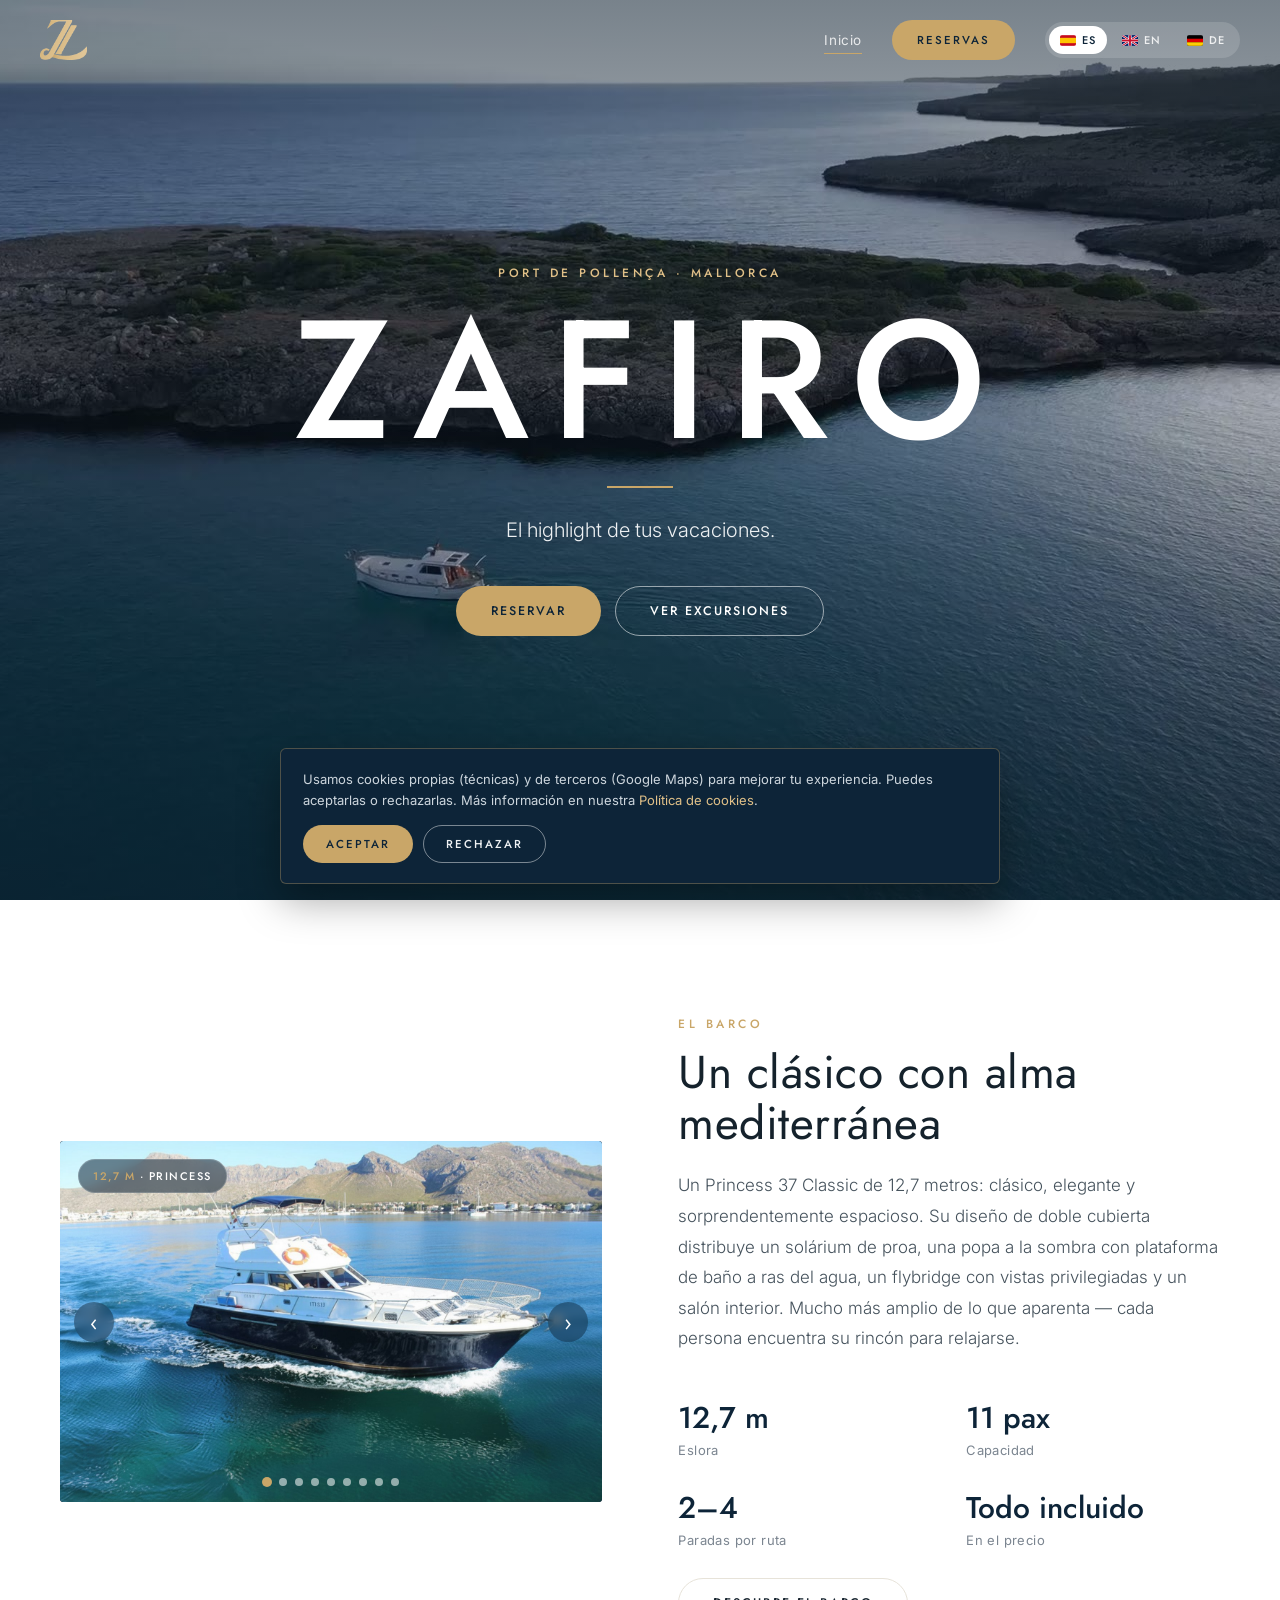
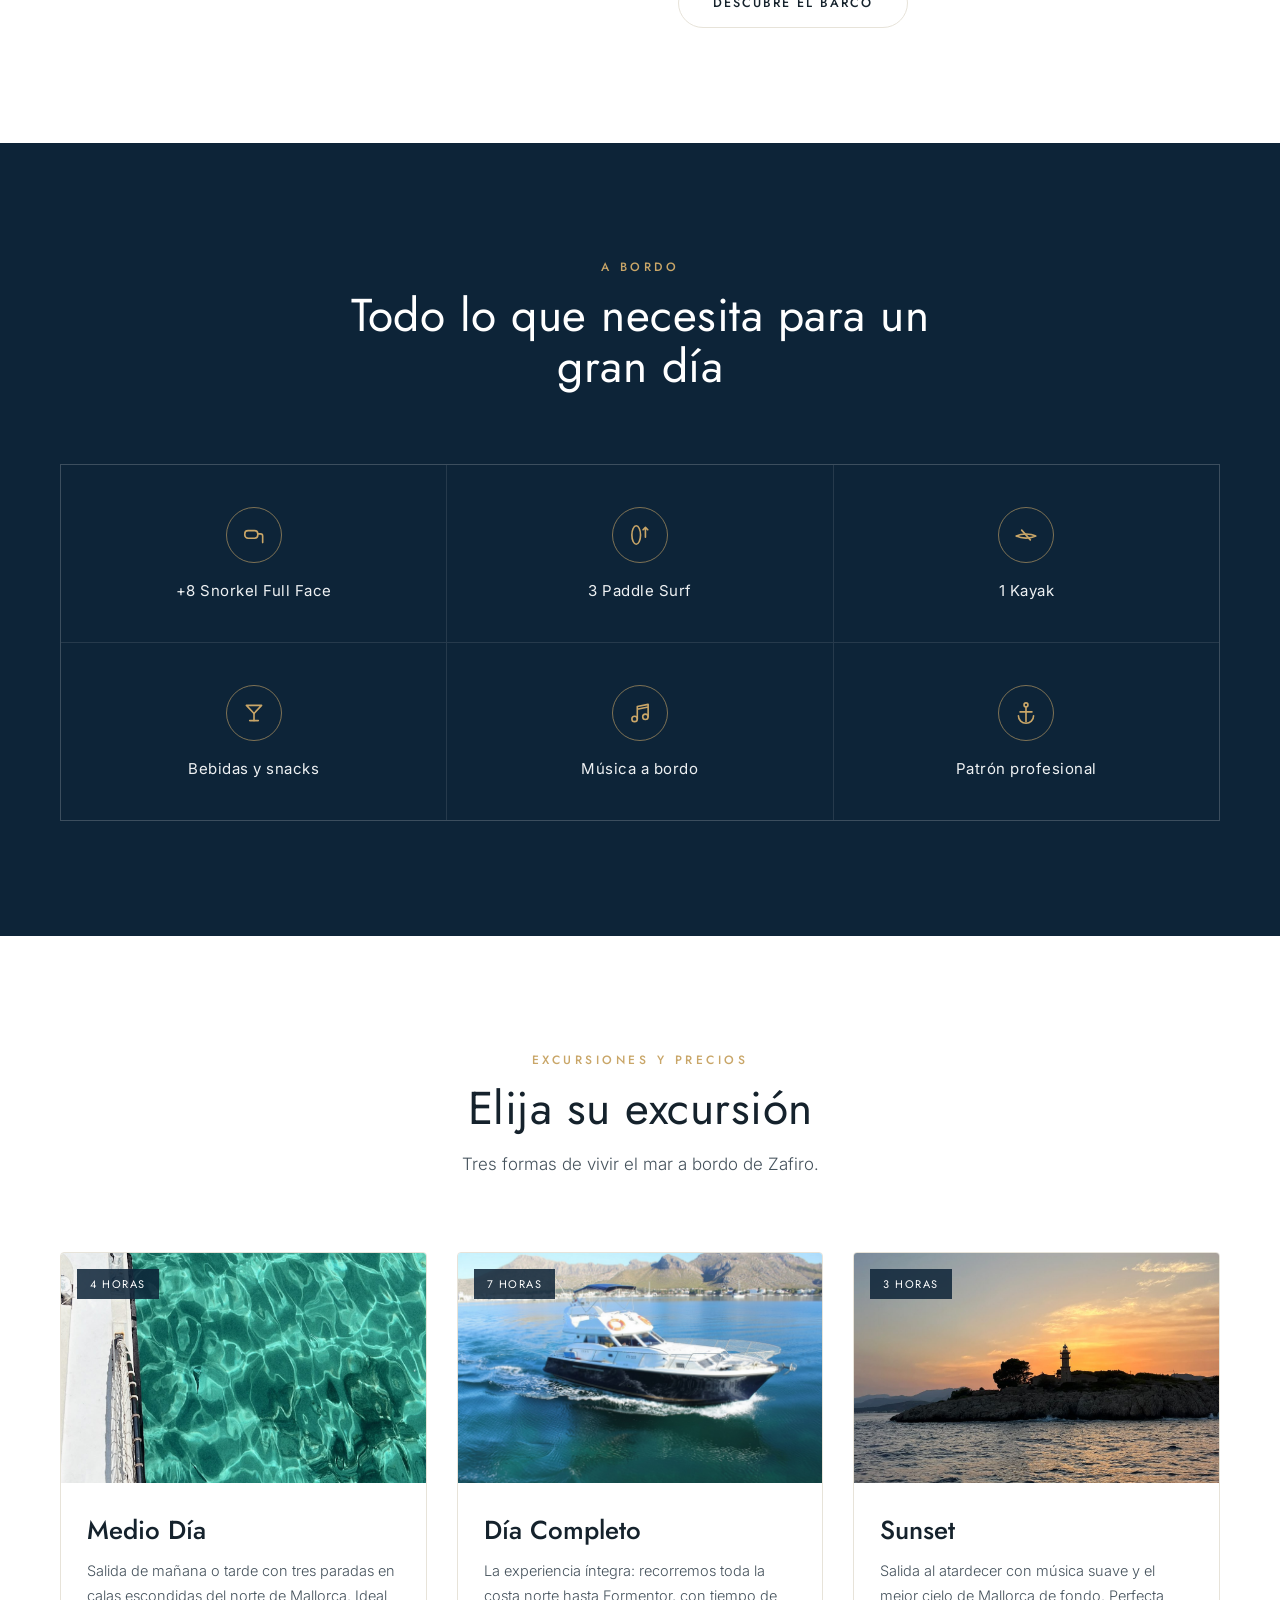
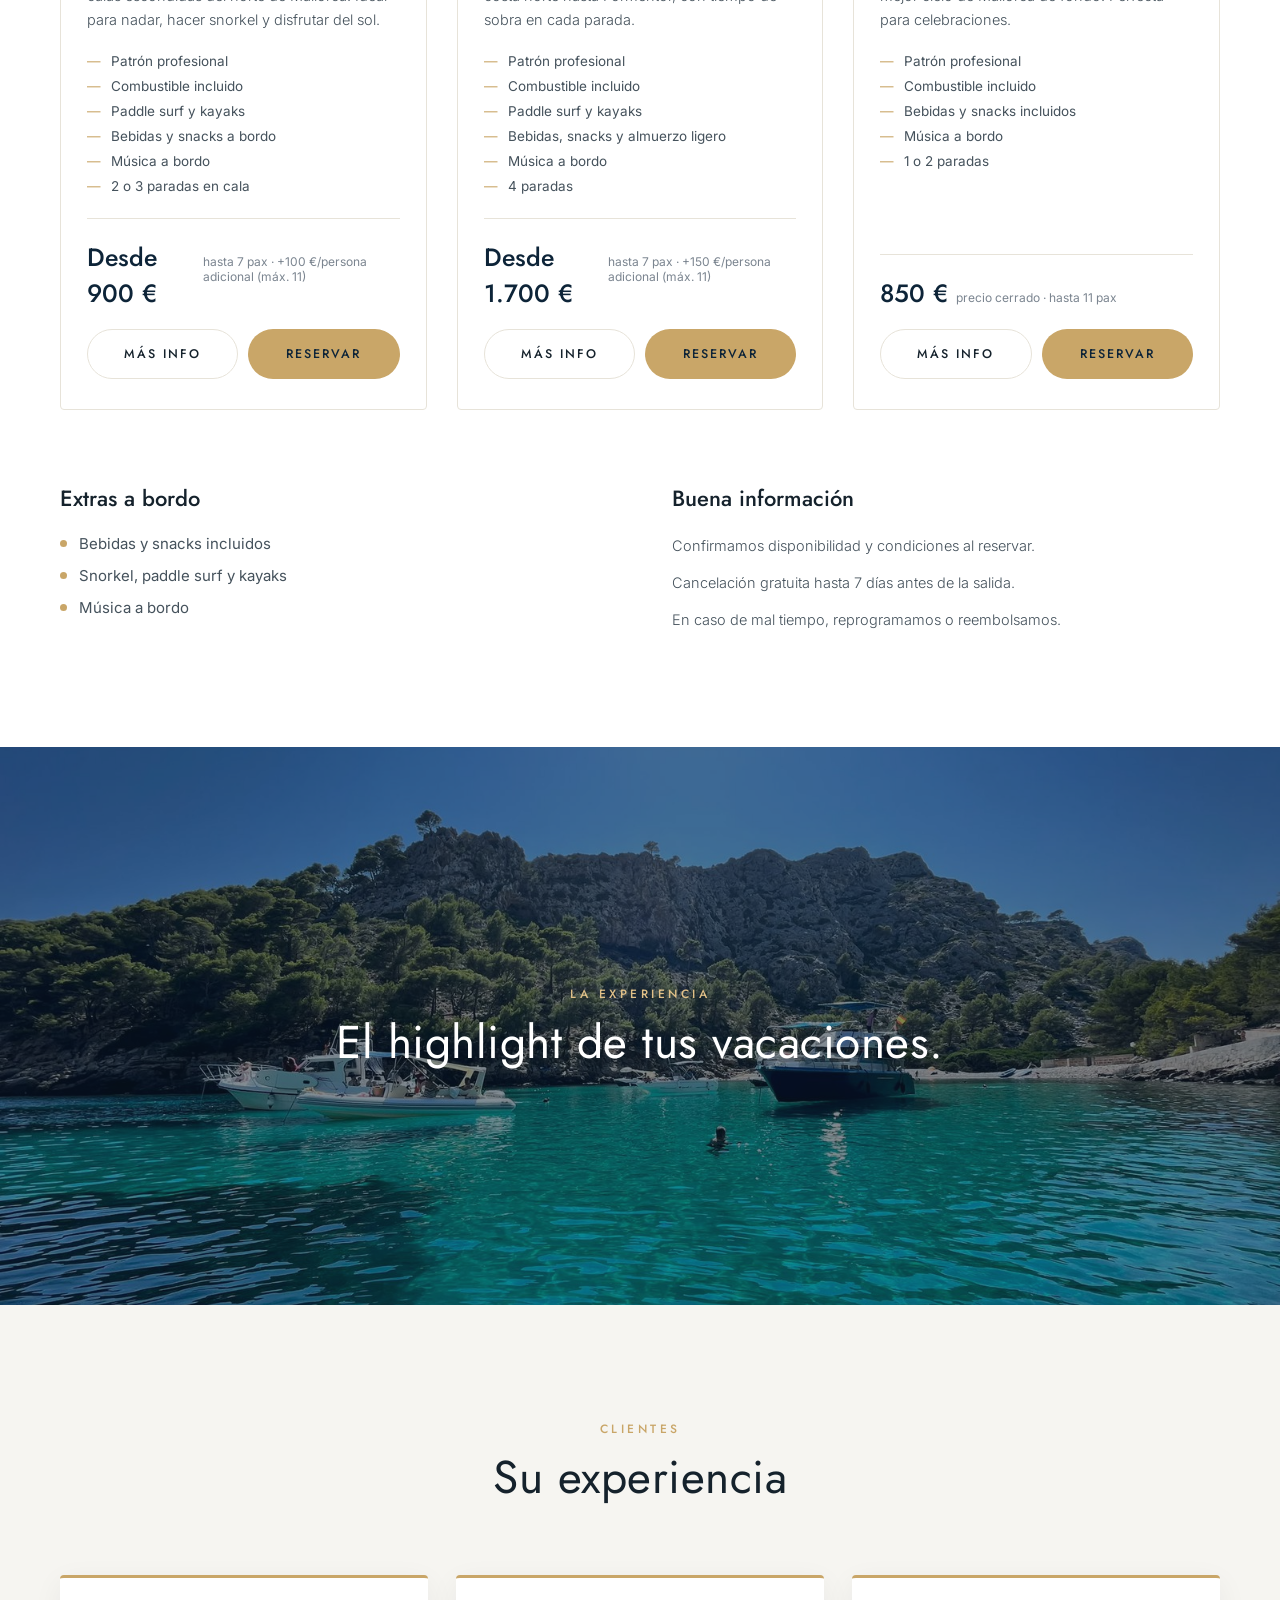
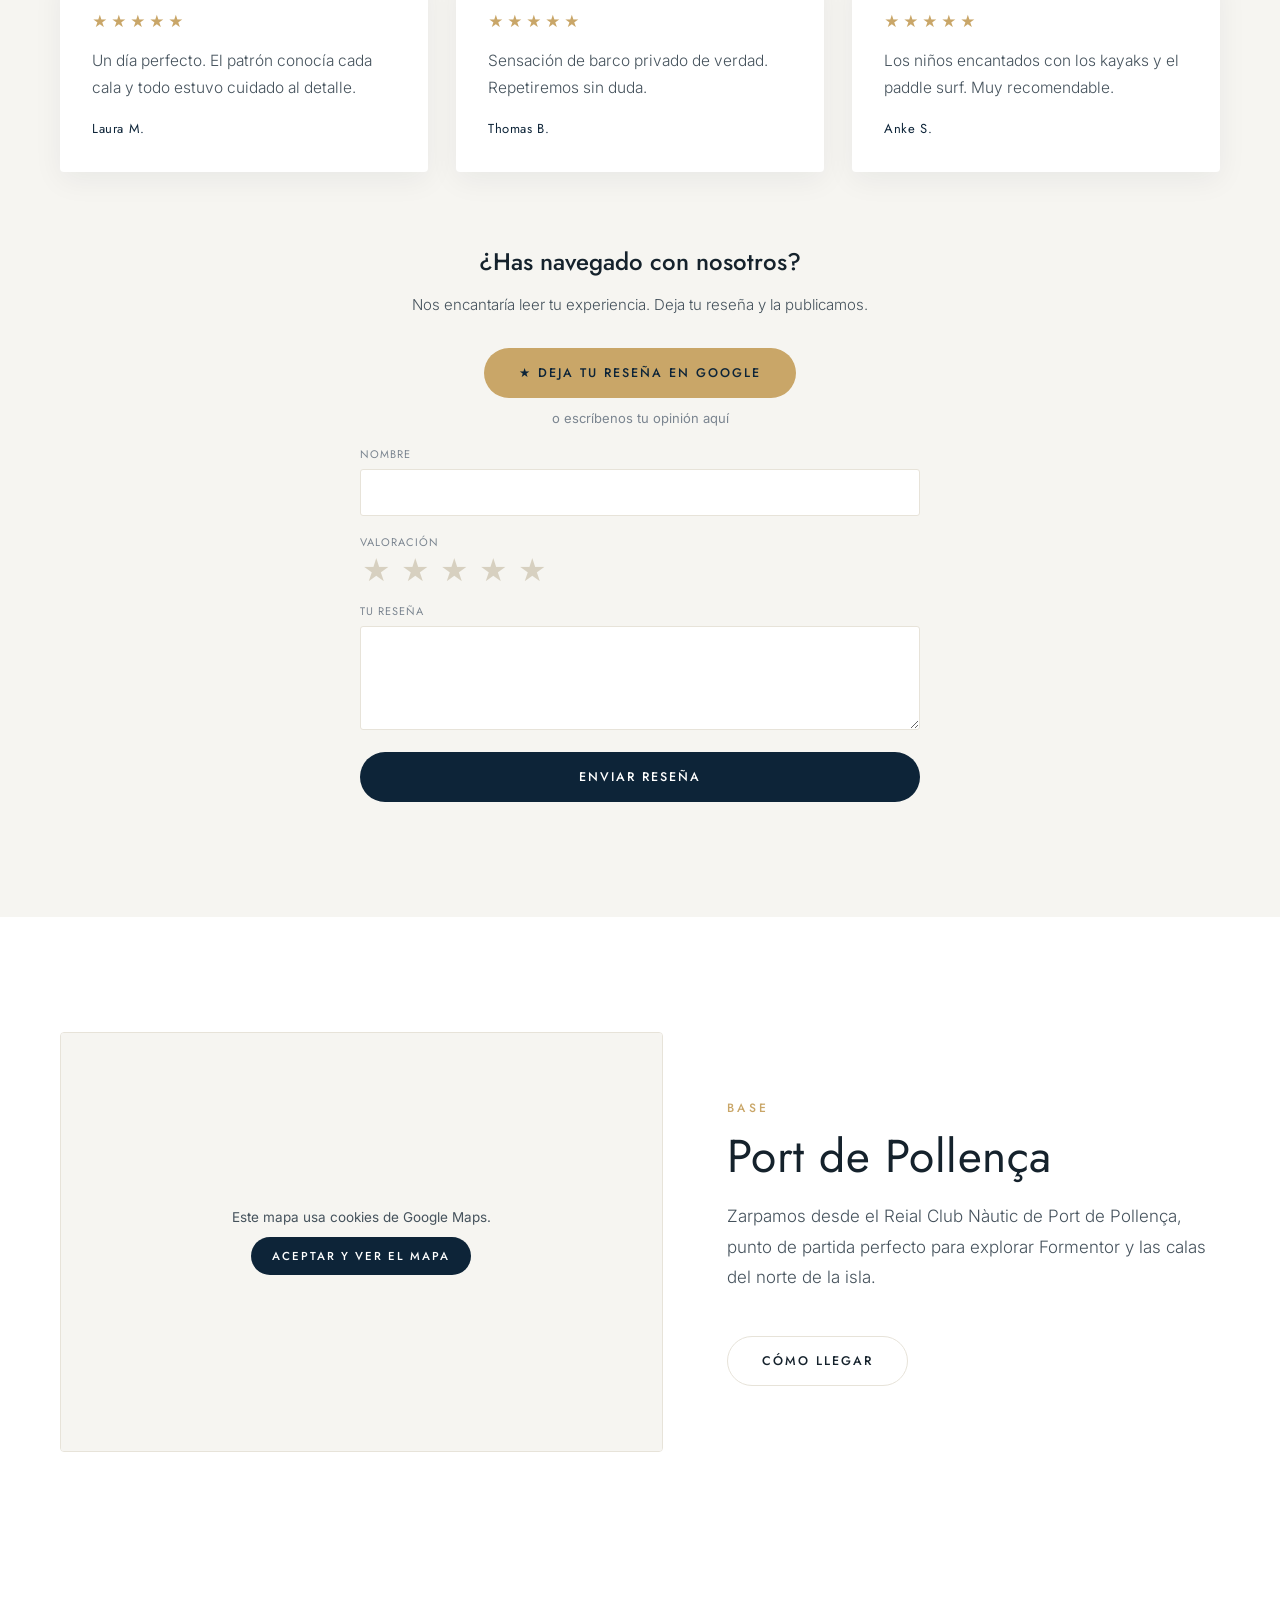
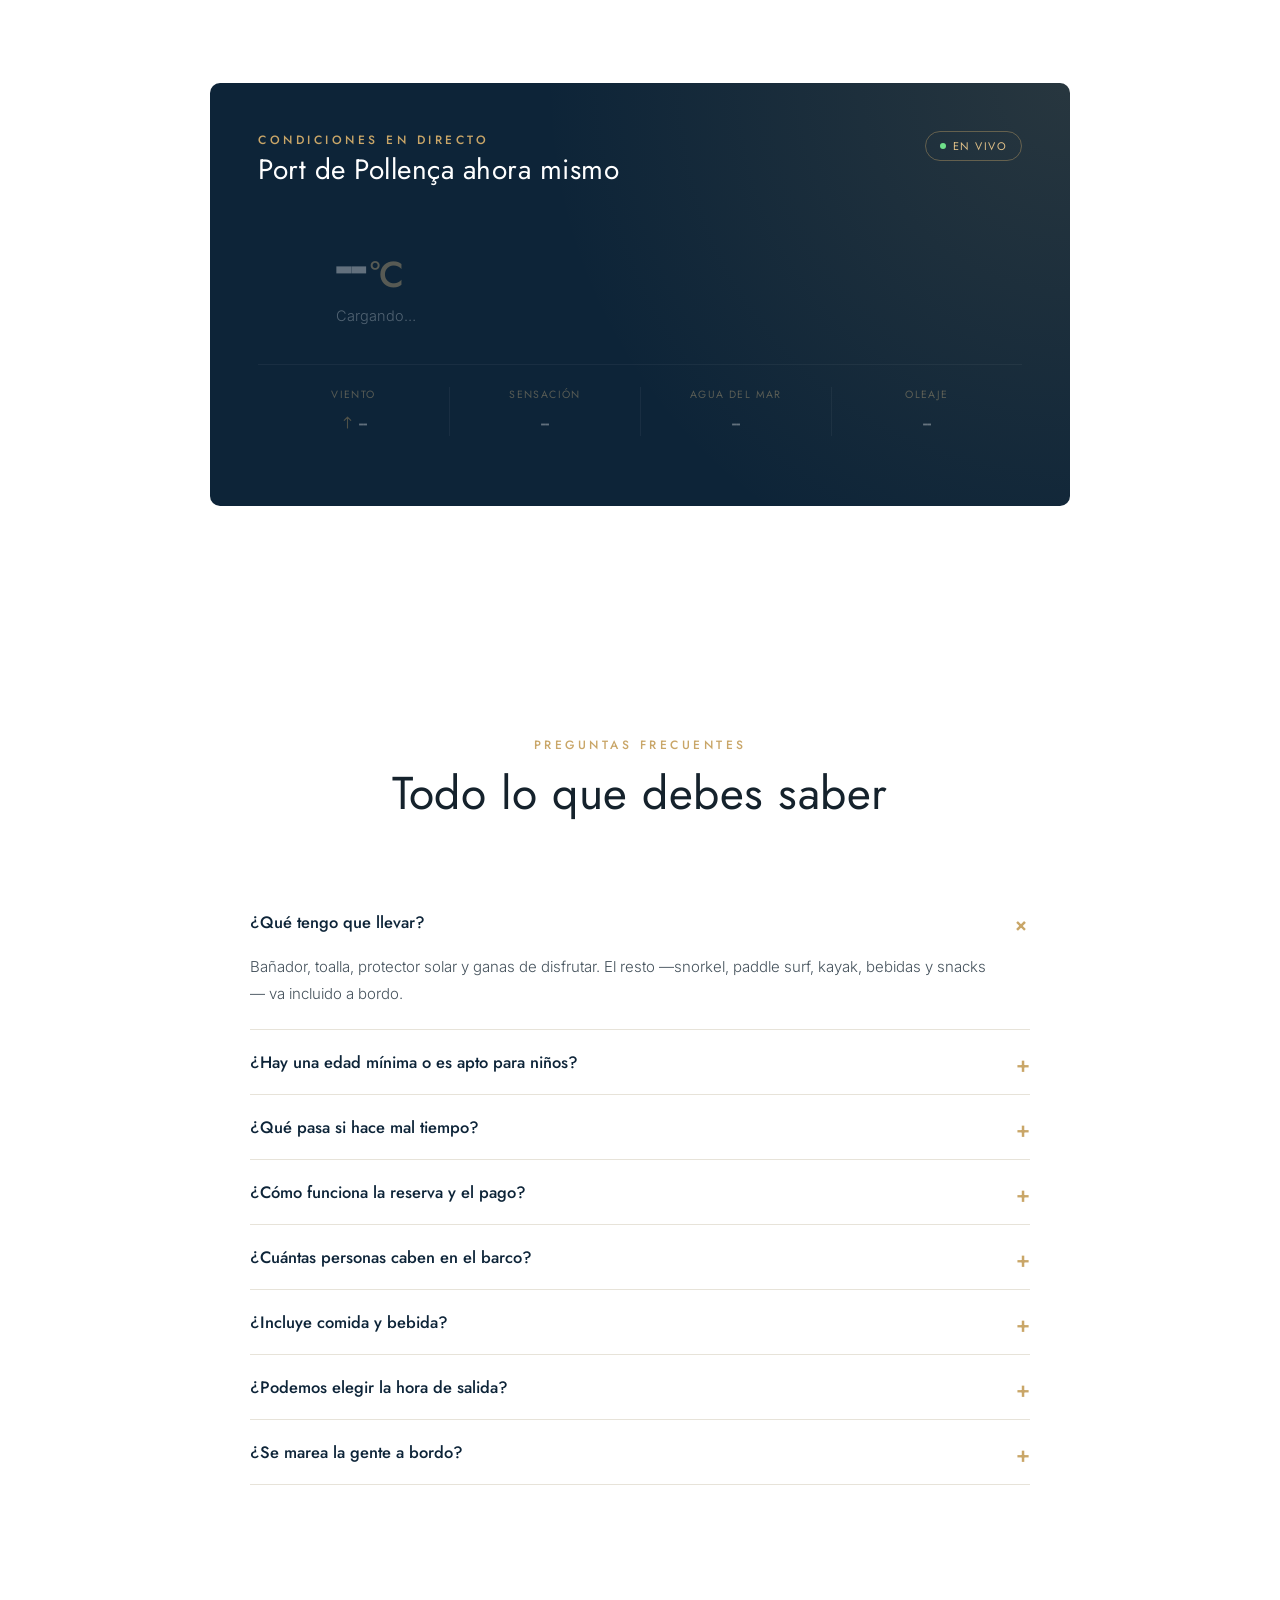
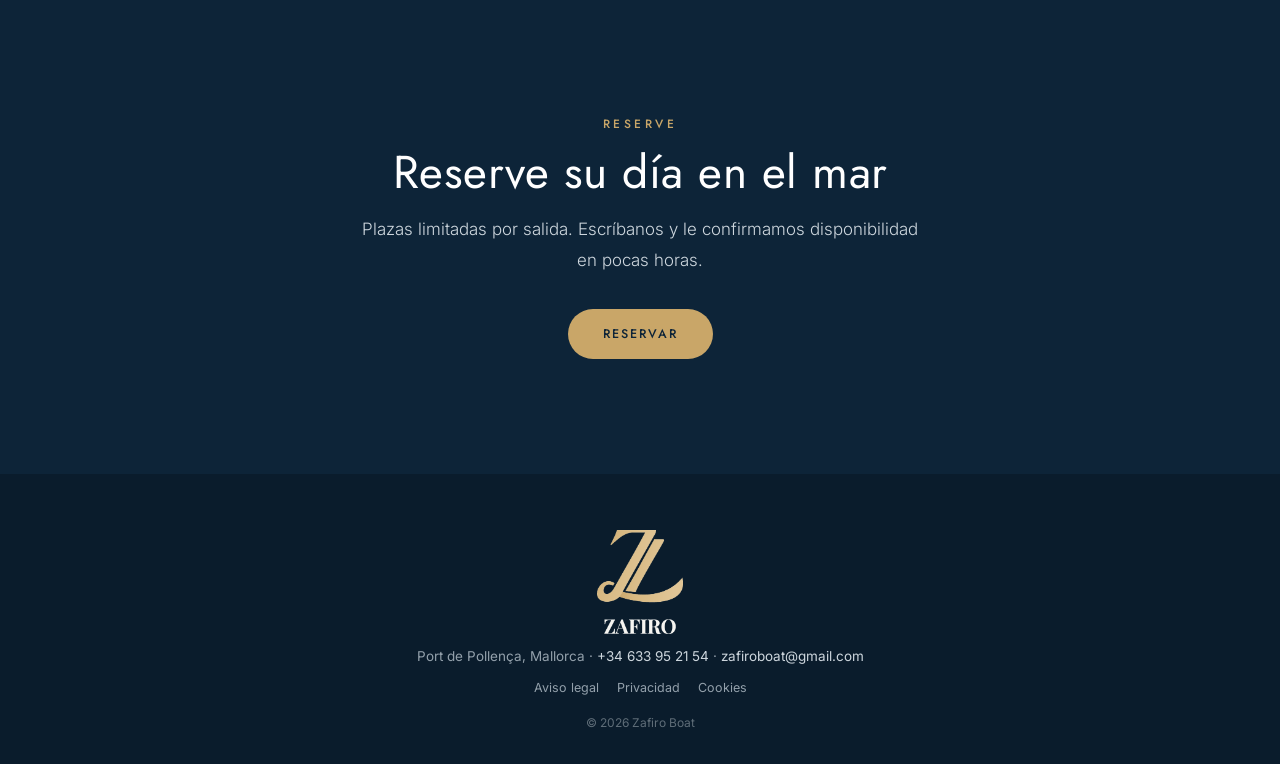
==== index.html @ 83604532 "Remove food photo from El Barco gallery; update excursion includes - Drop bg4.jpg (food/aperitivo sh" ====
<!DOCTYPE html>
<html lang="es">
<head>
<meta charset="utf-8">
<meta name="viewport" content="width=device-width, initial-scale=1">
<title>Zafiro Boat — Excursiones privadas en barco · Port de Pollença, Mallorca</title>
<meta name="description" content="Excursiones privadas en barco por la costa norte de Mallorca. Medio día, día completo y sunset desde el Puerto de Pollença. Todo incluido: paddle surf, kayaks y patrón profesional.">
<link rel="icon" type="image/png" href="assets/favicon.png">
<link rel="icon" type="image/png" sizes="48x48" href="assets/favicon-48.png">
<link rel="apple-touch-icon" href="assets/apple-touch-icon.png">
<link rel="preconnect" href="https://fonts.googleapis.com">
<link rel="preconnect" href="https://fonts.gstatic.com" crossorigin>
<link href="https://fonts.googleapis.com/css2?family=Jost:wght@300;400;500;600&family=Inter:wght@300;400;500;600&display=swap" rel="stylesheet">
<link rel="stylesheet" href="styles.css">
<script type="application/ld+json">
{
  "@context": "https://schema.org",
  "@type": "LocalBusiness",
  "@id": "https://zafiroboat.com/#business",
  "name": "Zafiro Boat",
  "description": "Excursiones privadas en barco por la costa norte de Mallorca desde el Port de Pollença. Medio día, día completo y sunset, todo incluido con patrón profesional.",
  "url": "https://zafiroboat.com",
  "telephone": "+34633952154",
  "email": "zafiroboat@gmail.com",
  "image": ["https://zafiroboat.com/assets/img/barco.jpg", "https://zafiroboat.com/assets/logo-z.png"],
  "logo": "https://zafiroboat.com/assets/logo-z.png",
  "priceRange": "€€€",
  "address": {
    "@type": "PostalAddress",
    "streetAddress": "Reial Club Nàutic Port de Pollença",
    "addressLocality": "Port de Pollença",
    "postalCode": "07470",
    "addressRegion": "Illes Balears",
    "addressCountry": "ES"
  },
  "geo": { "@type": "GeoCoordinates", "latitude": 39.9035105, "longitude": 3.0870709 },
  "areaServed": { "@type": "Place", "name": "Mallorca" },
  "sameAs": ["https://maps.app.goo.gl/H6rxLyvrcCLXucEi8"],
  "hasOfferCatalog": {
    "@type": "OfferCatalog",
    "name": "Excursiones",
    "itemListElement": [
      { "@type": "Offer", "name": "Medio Día (4 h)", "price": "900", "priceCurrency": "EUR" },
      { "@type": "Offer", "name": "Día Completo (7 h)", "price": "1700", "priceCurrency": "EUR" },
      { "@type": "Offer", "name": "Sunset (3 h)", "price": "850", "priceCurrency": "EUR" }
    ]
  }
}
</script>
<script type="application/ld+json">
{
  "@context": "https://schema.org",
  "@type": "FAQPage",
  "mainEntity": [
    { "@type": "Question", "name": "¿Qué tengo que llevar?", "acceptedAnswer": { "@type": "Answer", "text": "Bañador, toalla, protector solar y ganas de disfrutar. El resto —snorkel, paddle surf, kayak, bebidas y snacks— va incluido a bordo." } },
    { "@type": "Question", "name": "¿Hay una edad mínima o es apto para niños?", "acceptedAnswer": { "@type": "Answer", "text": "Sí, es una excursión perfecta para familias. Disponemos de chalecos salvavidas homologados para adultos y niños de todas las edades." } },
    { "@type": "Question", "name": "¿Qué pasa si hace mal tiempo?", "acceptedAnswer": { "@type": "Answer", "text": "La seguridad es lo primero: si las condiciones del mar no son adecuadas, reprogramamos la salida sin coste o le reembolsamos el depósito." } },
    { "@type": "Question", "name": "¿Cómo funciona la reserva y el pago?", "acceptedAnswer": { "@type": "Answer", "text": "Escríbanos con la excursión, fecha y número de personas. Le confirmamos disponibilidad en pocas horas y bloqueamos la plaza con un depósito; el resto se abona a bordo." } },
    { "@type": "Question", "name": "¿Cuántas personas caben en el barco?", "acceptedAnswer": { "@type": "Answer", "text": "El Zafiro admite hasta 11 personas, con precio base hasta 7 pax y un suplemento por persona adicional." } },
    { "@type": "Question", "name": "¿Incluye comida y bebida?", "acceptedAnswer": { "@type": "Answer", "text": "Sí. Todas las excursiones incluyen bebidas y snacks a bordo; el Medio Día y el Día Completo incluyen además comida." } },
    { "@type": "Question", "name": "¿Podemos elegir la hora de salida?", "acceptedAnswer": { "@type": "Answer", "text": "Adaptamos los horarios siempre que la disponibilidad y las condiciones del mar lo permitan. Coméntenoslo al reservar." } },
    { "@type": "Question", "name": "¿Se marea la gente a bordo?", "acceptedAnswer": { "@type": "Answer", "text": "Navegamos cerca de la costa y a un ritmo tranquilo, lo que reduce mucho el riesgo de mareo. Aun así, si eres propenso, te recomendamos tomar tu medicación habitual antes de zarpar." } }
  ]
}
</script>
</head>
<body>

<!-- ================= NAV ================= -->
<div class="nav" id="nav">
  <div class="brand" onclick="goSection('top')"><img src="assets/logo-z.png" alt="Zafiro"></div>
  <div class="nav-right">
    <button class="nav-link" data-sec="top" data-t="nav.inicio" onclick="goSection('top')"></button>
    <button class="btn btn-gold nav-reservas" data-view="contacto" data-t="nav.reservas" onclick="go('contacto')"></button>
    <div class="lang" role="group" aria-label="Idioma / Language">
      <button class="lang-btn active" data-lang="es" onclick="setLang('es')"><svg width="16" height="11" viewBox="0 0 18 12" aria-hidden="true"><rect width="18" height="12" fill="#c60b1e"/><rect y="3" width="18" height="6" fill="#ffc400"/></svg>ES</button>
      <button class="lang-btn" data-lang="en" onclick="setLang('en')"><svg width="16" height="11" viewBox="0 0 60 40" aria-hidden="true"><rect width="60" height="40" fill="#012169"/><path d="M0 0l60 40M60 0L0 40" stroke="#fff" stroke-width="8"/><path d="M0 0l60 40M60 0L0 40" stroke="#c8102e" stroke-width="4"/><path d="M30 0v40M0 20h60" stroke="#fff" stroke-width="12"/><path d="M30 0v40M0 20h60" stroke="#c8102e" stroke-width="7"/></svg>EN</button>
      <button class="lang-btn" data-lang="de" onclick="setLang('de')"><svg width="16" height="11" viewBox="0 0 18 12" aria-hidden="true"><rect width="18" height="12" fill="#000"/><rect y="4" width="18" height="4" fill="#dd0000"/><rect y="8" width="18" height="4" fill="#ffce00"/></svg>DE</button>
    </div>
  </div>
</div>

<!-- ================= HOME ================= -->
<main id="view-home">

  <!-- HERO -->
  <section class="hero" id="sec-top">
    <video id="heroVideo" autoplay muted loop playsinline webkit-playsinline preload="auto" disablepictureinpicture x5-playsinline poster="assets/hero-poster.jpg">
      <source src="assets/hero.mp4" type="video/mp4">
    </video>
    <div class="hero-overlay"></div>
    <div class="hero-inner">
      <div class="eyebrow" data-t="home.heroTag"></div>
      <h1 class="hero-title">ZAFIRO</h1>
      <div class="hero-rule"></div>
      <p class="hero-sub" data-t="home.heroSubtitle"></p>
      <div class="hero-ctas">
        <button class="btn btn-gold" data-t="home.heroCta1" onclick="go('contacto')"></button>
        <button class="btn btn-outline" data-t="home.heroCta2" onclick="goSection('excursiones')"></button>
      </div>
    </div>
    <div class="scroll-hint"><span data-t="home.scroll"></span><span class="line"></span></div>
  </section>

  <!-- EL BARCO -->
  <section class="section" id="sec-barco">
    <div class="wrap split">
      <div class="split-media">
        <div class="gallery" data-items='[{"t":"img","src":"assets/img/navegacion.jpg"},{"t":"img","src":"assets/img/bg1.jpg"},{"t":"img","src":"assets/img/bg2.jpg"},{"t":"img","src":"assets/img/bg3.jpg"},{"t":"img","src":"assets/img/bg5.jpg"},{"t":"img","src":"assets/img/bg6.jpg"},{"t":"img","src":"assets/img/bg7.jpg"},{"t":"img","src":"assets/img/bg8.jpg"},{"t":"img","src":"assets/img/bg9.jpg","mirror":true}]'>
          <button class="gal-btn gal-prev" type="button" aria-label="Anterior">&#8249;</button>
          <button class="gal-btn gal-next" type="button" aria-label="Siguiente">&#8250;</button>
          <div class="gal-dots"></div>
        </div>
        <div class="badge" data-t="home.boatBadge"></div>
      </div>
      <div>
        <div class="eyebrow" data-t="home.aboutTag"></div>
        <h2 class="h-sec" data-t="home.aboutTitle"></h2>
        <p class="lead" data-t="home.aboutBody" style="margin-top:22px"></p>
        <div class="stats" id="home-stats"></div>
        <a class="btn btn-ghost" href="el-barco.html" style="margin-top:30px" data-t="home.boatBtn"></a>
      </div>
    </div>
  </section>

  <!-- A BORDO -->
  <section class="section onboard">
    <div class="wrap">
      <div class="center-head center">
        <div class="eyebrow" data-t="home.onboardTag"></div>
        <h2 class="h-sec" data-t="home.onboardTitle"></h2>
      </div>
      <div class="onboard-grid" id="home-onboard"></div>
    </div>
  </section>

  <!-- EXCURSIONES -->
  <section class="section" id="sec-excursiones">
    <div class="wrap">
      <div class="center-head center">
        <div class="eyebrow" data-t="exc.pageTag"></div>
        <h2 class="h-sec" data-t="exc.pageTitle"></h2>
        <p class="lead" data-t="exc.pageSubtitle" style="margin-top:16px"></p>
      </div>
      <div class="exc-grid" id="home-exc"></div>
      <div class="exc-extras">
        <div>
          <h3 data-t="exc.extrasTitle"></h3>
          <div class="extras-list" id="exc-extras"></div>
        </div>
        <div>
          <h3 data-t="exc.notesTitle"></h3>
          <div class="notes-list" id="exc-notes"></div>
        </div>
      </div>
    </div>
  </section>

  <!-- BAND -->
  <section class="band">
    <img src="assets/img/banner.jpg" alt="Cala de aguas turquesa en el norte de Mallorca" loading="lazy">
    <div class="overlay"></div>
    <div class="band-inner">
      <div class="eyebrow" style="color:var(--gold-light)" data-t="home.bandTag"></div>
      <h2 class="h-sec" data-t="home.bandTitle"></h2>
    </div>
  </section>

  <!-- OPINIONES -->
  <section class="section reviews" id="sec-opiniones">
    <div class="wrap">
      <div class="center-head center">
        <div class="eyebrow" data-t="home.reviewsTag"></div>
        <h2 class="h-sec" data-t="home.reviewsTitle"></h2>
      </div>
      <div class="reviews-grid" id="home-reviews"></div>
      <div class="review-cta">
        <div class="review-cta-title" data-t="home.reviewFormTitle"></div>
        <p class="lead" data-t="home.reviewFormSub"></p>
        <a class="btn btn-gold google-review" href="https://g.page/r/CaEXXiXV-jjfEBM/review" target="_blank" rel="noopener" data-t="home.reviewGoogle"></a>
        <div class="review-or" data-t="home.reviewOr"></div>
        <form id="review-form" class="review-form" novalidate>
          <input type="text" name="_honey" style="display:none" tabindex="-1" autocomplete="off">
          <div class="field"><label data-t="home.rfName"></label><input type="text" name="nombre"></div>
          <div class="field">
            <label data-t="home.rfRating"></label>
            <div class="stars-input" id="stars-input" role="radiogroup" aria-label="rating">
              <button type="button" data-v="1" aria-label="1">&#9733;</button>
              <button type="button" data-v="2" aria-label="2">&#9733;</button>
              <button type="button" data-v="3" aria-label="3">&#9733;</button>
              <button type="button" data-v="4" aria-label="4">&#9733;</button>
              <button type="button" data-v="5" aria-label="5">&#9733;</button>
            </div>
          </div>
          <div class="field"><label data-t="home.rfComment"></label><textarea name="comentario" rows="4"></textarea></div>
          <input type="hidden" name="valoracion" id="rf-rating" value="">
          <div class="form-status" id="review-status"></div>
          <button type="submit" class="btn btn-dark" id="review-btn" data-t="home.rfSend" style="width:100%"></button>
        </form>
      </div>
    </div>
  </section>

  <!-- UBICACIÓN -->
  <section class="section">
    <div class="wrap loc">
      <div class="loc-map">
        <iframe data-src="https://www.google.com/maps?q=Zafiro+Boat,+Port+de+Pollen%C3%A7a&z=14&output=embed" loading="lazy" referrerpolicy="no-referrer-when-downgrade" title="Port de Pollença"></iframe>
      </div>
      <div>
        <div class="eyebrow" data-t="home.locTag"></div>
        <h2 class="h-sec" data-t="home.locTitle"></h2>
        <p class="lead" data-t="home.locBody" style="margin-top:20px"></p>
        <a class="btn btn-ghost" style="margin-top:26px" href="https://maps.app.goo.gl/H6rxLyvrcCLXucEi8" target="_blank" rel="noopener" data-t="home.locBtn"></a>
      </div>
    </div>
  </section>

  <!-- TIEMPO EN DIRECTO -->
  <section class="section">
    <div class="wrap">
      <div class="weather-card" id="weather-card">
        <div class="weather-head">
          <div>
            <div class="eyebrow" style="color:var(--gold)" data-t="home.weatherTag"></div>
            <h2 class="h-sec" data-t="home.weatherTitle"></h2>
          </div>
          <div class="live-badge"><span class="dot"></span><span data-t="home.weatherLive"></span></div>
        </div>
        <div class="weather-main">
          <div class="weather-icon" id="w-icon"></div>
          <div>
            <div class="weather-temp"><span id="w-temp">--</span><span class="deg">°C</span></div>
            <div class="weather-sub" id="w-sky" data-t="home.weatherLoading"></div>
          </div>
        </div>
        <div class="weather-grid">
          <div class="w-tile"><div class="w-k" data-t="home.weatherWind"></div><div class="w-v"><svg id="w-arrow" width="13" height="13" viewBox="0 0 24 24" fill="none" stroke="currentColor" stroke-width="2" stroke-linecap="round" stroke-linejoin="round" style="color:var(--gold)"><path d="M12 2v20M12 2l-6 6M12 2l6 6"/></svg><span id="w-wind">--</span></div></div>
          <div class="w-tile"><div class="w-k" data-t="home.weatherFeels"></div><div class="w-v"><span id="w-feels">--</span></div></div>
          <div class="w-tile"><div class="w-k" data-t="home.weatherSea"></div><div class="w-v"><span id="w-sea">--</span></div></div>
          <div class="w-tile"><div class="w-k" data-t="home.weatherWave"></div><div class="w-v"><span id="w-wave">--</span></div></div>
        </div>
        <div class="weather-updated" id="w-updated"></div>
      </div>
    </div>
  </section>

  <!-- FAQ -->
  <section class="section" id="sec-faq">
    <div class="wrap">
      <div class="center-head center">
        <div class="eyebrow" data-t="home.faqTag"></div>
        <h2 class="h-sec" data-t="home.faqTitle"></h2>
      </div>
      <div class="faq-list" id="faq-list"></div>
    </div>
  </section>

  <!-- CTA -->
  <section class="section cta">
    <div class="wrap">
      <div class="eyebrow" style="color:var(--gold)" data-t="home.ctaTag"></div>
      <h2 class="h-sec" data-t="home.ctaTitle"></h2>
      <p class="lead" data-t="home.ctaBody"></p>
      <button class="btn btn-gold" data-t="home.ctaButton" onclick="go('contacto')"></button>
    </div>
  </section>
</main>

<!-- ================= CONTACTO ================= -->
<main id="view-contacto" hidden>
  <section class="page-head">
    <img src="assets/img/sunset.jpg" alt="Atardecer en el mar" loading="lazy">
    <div class="overlay"></div>
    <div class="ph-inner">
      <div class="eyebrow" style="color:var(--gold-light)" data-t="contact.pageTag"></div>
      <div class="title" data-t="contact.pageTitle"></div>
    </div>
  </section>
  <section class="section">
    <div class="wrap contact-grid">
      <div>
        <h3 data-t="contact.infoTitle"></h3>
        <div class="contact-info">
          <div><div class="ci-label" data-t="contact.phoneLabel"></div><div class="ci-value"><a href="tel:+34633952154">+34 633 95 21 54</a></div></div>
          <div><div class="ci-label" data-t="contact.emailLabel"></div><div class="ci-value"><a href="mailto:zafiroboat@gmail.com">zafiroboat@gmail.com</a></div></div>
          <div><div class="ci-label" data-t="contact.locationLabel"></div><div class="ci-value">Reial Club Nàutic Port de Pollença<br>07470 Port de Pollença, Mallorca</div></div>
        </div>
        <div class="contact-map">
          <iframe data-src="https://www.google.com/maps?q=Zafiro+Boat,+Port+de+Pollen%C3%A7a&z=14&output=embed" loading="lazy" referrerpolicy="no-referrer-when-downgrade" title="Port de Pollença"></iframe>
        </div>
      </div>
      <div>
        <h3 data-t="contact.formTitle"></h3>
        <p class="lead" data-t="contact.formIntro" style="font-size:15px;margin:-10px 0 24px"></p>
        <form class="contact-form" id="contact-form" novalidate>
          <input type="text" name="_honey" style="display:none" tabindex="-1" autocomplete="off">
          <div class="field"><label data-t="contact.labelName"></label><input type="text" name="nombre"></div>
          <div class="field"><label data-t="contact.labelEmail"></label><input type="email" name="email"></div>
          <div class="field"><label data-t="contact.labelPhone"></label><input type="text" name="telefono"></div>
          <div class="field"><label data-t="contact.labelMessage"></label><textarea name="mensaje" rows="5"></textarea></div>
          <div class="form-status" id="contact-status"></div>
          <button type="submit" class="btn btn-dark" id="contact-btn" style="width:100%"></button>
        </form>
      </div>
    </div>
  </section>
</main>

<!-- ================= FOOTER ================= -->
<footer class="footer">
  <img class="flogo" src="assets/logo-cream.png" alt="Zafiro Boat">
  <div class="fline">Port de Pollença, Mallorca · <a href="tel:+34633952154">+34 633 95 21 54</a> · <a href="mailto:zafiroboat@gmail.com">zafiroboat@gmail.com</a></div>
  <div class="flegal"><a href="aviso-legal.html">Aviso legal</a><a href="privacidad.html">Privacidad</a><a href="cookies.html">Cookies</a></div>
  <div class="fcopy">© 2026 Zafiro Boat</div>
</footer>

<script>
/* ==== Envío de formularios (Contacto) vía FormSubmit — sin servidor.
   La primera vez que llegue un envío, FormSubmit manda un email de activación
   a zafiroboat@gmail.com; hay que pulsar "Activate" una sola vez. ==== */
var FORM_ENDPOINT = 'https://formsubmit.co/ajax/zafiroboat@gmail.com';

var I18N = {
  es: {
    nav: { inicio: 'Inicio', barco: 'El Barco', excursiones: 'Excursiones', opiniones: 'Opiniones', contacto: 'Contacto', reservas: 'Reservas', cta: 'Reservar' },
    home: {
      heroTag: 'Port de Pollença · Mallorca',
      heroSubtitle: 'El highlight de tus vacaciones.',
      heroCta1: 'Reservar', heroCta2: 'Ver excursiones', scroll: 'Descubra',
      aboutTag: 'El barco', aboutTitle: 'Un clásico con alma mediterránea',
      boatBadge: '<b>12,7 m</b> · Princess',
      aboutBody: 'Un Princess 37 Classic de 12,7 metros: clásico, elegante y sorprendentemente espacioso. Su diseño de doble cubierta distribuye un solárium de proa, una popa a la sombra con plataforma de baño a ras del agua, un flybridge con vistas privilegiadas y un salón interior. Mucho más amplio de lo que aparenta — cada persona encuentra su rincón para relajarse.', boatBtn: 'Descubre el barco',
      aboutStats: [ { value: '12,7 m', label: 'Eslora' }, { value: '11 pax', label: 'Capacidad' }, { value: '2–4', label: 'Paradas por ruta' }, { value: 'Todo incluido', label: 'En el precio' } ],
      onboardTag: 'A bordo', onboardTitle: 'Todo lo que necesita para un gran día',
      onboardItems: [ { title: '+8 Snorkel Full Face' }, { title: '3 Paddle Surf' }, { title: '1 Kayak' }, { title: 'Bebidas y snacks' }, { title: 'Música a bordo' }, { title: 'Patrón profesional' } ],
      bandTag: 'La experiencia', bandTitle: 'El highlight de tus vacaciones.',
      reviewsTag: 'Clientes', reviewsTitle: 'Su experiencia',
      reviews: [ { quote: 'Un día perfecto. El patrón conocía cada cala y todo estuvo cuidado al detalle.', name: 'Laura M.' }, { quote: 'Sensación de barco privado de verdad. Repetiremos sin duda.', name: 'Thomas B.' }, { quote: 'Los niños encantados con los kayaks y el paddle surf. Muy recomendable.', name: 'Anke S.' } ],
      locTag: 'Base', locTitle: 'Port de Pollença',
      locBody: 'Zarpamos desde el Reial Club Nàutic de Port de Pollença, punto de partida perfecto para explorar Formentor y las calas del norte de la isla.',
      locBtn: 'Cómo llegar',
      ctaTag: 'Reserve', ctaTitle: 'Reserve su día en el mar', ctaBody: 'Plazas limitadas por salida. Escríbanos y le confirmamos disponibilidad en pocas horas.', ctaButton: 'Reservar',
      weatherTag: 'Condiciones en directo', weatherTitle: 'Port de Pollença ahora mismo', weatherLive: 'EN VIVO', weatherLoading: 'Cargando…',
      weatherWind: 'Viento', weatherFeels: 'Sensación', weatherSea: 'Agua del mar', weatherWave: 'Oleaje',
      faqTag: 'Preguntas frecuentes', faqTitle: 'Todo lo que debes saber',
      faq: [
        { q: '¿Qué tengo que llevar?', a: 'Bañador, toalla, protector solar y ganas de disfrutar. El resto —snorkel, paddle surf, kayak, bebidas y snacks— va incluido a bordo.' },
        { q: '¿Hay una edad mínima o es apto para niños?', a: 'Sí, es una excursión perfecta para familias. Disponemos de chalecos salvavidas homologados para adultos y niños de todas las edades.' },
        { q: '¿Qué pasa si hace mal tiempo?', a: 'La seguridad es lo primero: si las condiciones del mar no son adecuadas, reprogramamos la salida sin coste o le reembolsamos el depósito.' },
        { q: '¿Cómo funciona la reserva y el pago?', a: 'Escríbanos con la excursión, fecha y número de personas. Le confirmamos disponibilidad en pocas horas y bloqueamos la plaza con un depósito; el resto se abona a bordo.' },
        { q: '¿Cuántas personas caben en el barco?', a: 'El Zafiro admite hasta 11 personas, con precio base hasta 7 pax y un suplemento por persona adicional.' },
        { q: '¿Incluye comida y bebida?', a: 'Sí. Todas las excursiones incluyen bebidas y snacks a bordo; el Medio Día y el Día Completo incluyen además comida.' },
        { q: '¿Podemos elegir la hora de salida?', a: 'Adaptamos los horarios siempre que la disponibilidad y las condiciones del mar lo permitan. Coméntenoslo al reservar.' },
        { q: '¿Se marea la gente a bordo?', a: 'Navegamos cerca de la costa y a un ritmo tranquilo, lo que reduce mucho el riesgo de mareo. Aun así, si eres propenso, te recomendamos tomar tu medicación habitual antes de zarpar.' }
      ],
      reviewFormTitle: '¿Has navegado con nosotros?', reviewFormSub: 'Nos encantaría leer tu experiencia. Deja tu reseña y la publicamos.', reviewGoogle: 'Deja tu reseña en Google', reviewOr: 'o escríbenos tu opinión aquí',
      rfName: 'Nombre', rfRating: 'Valoración', rfComment: 'Tu reseña', rfSend: 'Enviar reseña', rfSent: '¡Gracias por tu reseña! La revisaremos y publicaremos.', rfValidation: 'Indica tu nombre y una valoración.',
    },
    exc: {
      pageTag: 'Excursiones y precios', pageTitle: 'Elija su excursión', pageSubtitle: 'Tres formas de vivir el mar a bordo de Zafiro.',
      cards: [
        { img: 'assets/img/cala.jpg', duration: '4 horas', name: 'Medio Día', desc: 'Salida de mañana o tarde con tres paradas en calas escondidas del norte de Mallorca. Ideal para nadar, hacer snorkel y disfrutar del sol.', includes: ['Patrón profesional', 'Combustible incluido','Paddle surf y kayaks', 'Bebidas y snacks a bordo', 'Música a bordo', '2 o 3 paradas en cala'], price: 'Desde 900 €', priceNote: 'hasta 7 pax · +100 €/persona adicional (máx. 11)' },
        { img: 'assets/img/navegacion.jpg', duration: '7 horas', name: 'Día Completo', desc: 'La experiencia íntegra: recorremos toda la costa norte hasta Formentor, con tiempo de sobra en cada parada.', includes: ['Patrón profesional', 'Combustible incluido','Paddle surf y kayaks', 'Bebidas, snacks y almuerzo ligero', 'Música a bordo', '4 paradas'], price: 'Desde 1.700 €', priceNote: 'hasta 7 pax · +150 €/persona adicional (máx. 11)' },
        { img: 'assets/img/sunset.jpg', duration: '3 horas', name: 'Sunset', desc: 'Salida al atardecer con música suave y el mejor cielo de Mallorca de fondo. Perfecta para celebraciones.', includes: ['Patrón profesional', 'Combustible incluido', 'Bebidas y snacks incluidos','Música a bordo', '1 o 2 paradas'], price: '850 €', priceNote: 'precio cerrado · hasta 11 pax' } ],
      reserveBtn: 'Reservar', moreInfo: 'Más info',
      extrasTitle: 'Extras a bordo', extras: ['Bebidas y snacks incluidos', 'Snorkel, paddle surf y kayaks', 'Música a bordo'],
      notesTitle: 'Buena información', notes: ['Confirmamos disponibilidad y condiciones al reservar.', 'Cancelación gratuita hasta 7 días antes de la salida.', 'En caso de mal tiempo, reprogramamos o reembolsamos.'],
    },
    contact: {
      pageTag: 'Contacto', pageTitle: 'Hablemos', infoTitle: 'Datos de contacto',
      phoneLabel: 'Teléfono / WhatsApp', emailLabel: 'Email', locationLabel: 'Ubicación',
      formTitle: 'Solicite su reserva', formIntro: 'Cuéntenos qué excursión le interesa y sus fechas. Le respondemos en pocas horas con disponibilidad.',
      labelName: 'Nombre', labelEmail: 'Email', labelPhone: 'Teléfono / WhatsApp', labelMessage: 'Mensaje',
      send: 'Enviar solicitud', sent: 'Enviado ✓', sendError: 'No se pudo enviar. Escríbanos a zafiroboat@gmail.com.',
      validation: 'Indica tu nombre y un email válido.',
      prefill: 'Hola, me interesa la excursión "{x}". ¿Me confirmáis disponibilidad y precio? Fechas aproximadas: ',
    },
  },
  en: {
    nav: { inicio: 'Home', barco: 'The Boat', excursiones: 'Excursions', opiniones: 'Reviews', contacto: 'Contact', reservas: 'Book', cta: 'Book Now' },
    home: {
      heroTag: 'Port de Pollença · Mallorca',
      heroSubtitle: 'The highlight of your holiday.',
      heroCta1: 'Book now', heroCta2: 'View excursions', scroll: 'Discover',
      aboutTag: 'The boat', aboutTitle: 'A classic with Mediterranean soul',
      boatBadge: '<b>12.7 m</b> · Princess',
      aboutBody: 'A 12.7-metre Princess 37 Classic: timeless, elegant and surprisingly spacious. Its double-deck design lays out a bow sunbed, a shaded stern with a bathing platform at water level, a flybridge with sweeping views and an interior saloon. Far roomier than it looks — everyone finds their own spot to unwind.', boatBtn: 'Discover the boat',
      aboutStats: [ { value: '12.7 m', label: 'Length' }, { value: '11 pax', label: 'Capacity' }, { value: '2–4', label: 'Stops per route' }, { value: 'All included', label: 'In the price' } ],
      onboardTag: 'On board', onboardTitle: 'Everything for a great day',
      onboardItems: [ { title: '8+ Full Face masks' }, { title: '3 Paddle boards' }, { title: '1 Kayak' }, { title: 'Drinks & snacks' }, { title: 'Music on board' }, { title: 'Professional skipper' } ],
      bandTag: 'The experience', bandTitle: 'The highlight of your holiday.',
      reviewsTag: 'Guests', reviewsTitle: 'Their experience',
      reviews: [ { quote: 'A perfect day. The skipper knew every cove and every detail was taken care of.', name: 'Laura M.' }, { quote: 'A true private-yacht feeling. We will absolutely be back.', name: 'Thomas B.' }, { quote: 'The kids loved the kayaks and paddle boards. Highly recommended.', name: 'Anke S.' } ],
      locTag: 'Base', locTitle: 'Port de Pollença',
      locBody: 'We sail from the Reial Club Nàutic de Port de Pollença, the perfect starting point to explore Formentor and the coves of the north.',
      locBtn: 'Get directions',
      ctaTag: 'Book', ctaTitle: 'Book your day at sea', ctaBody: 'Limited spots per sailing. Write to us and we confirm availability within a few hours.', ctaButton: 'Book now',
      weatherTag: 'Live conditions', weatherTitle: 'Port de Pollença right now', weatherLive: 'LIVE', weatherLoading: 'Loading…',
      weatherWind: 'Wind', weatherFeels: 'Feels like', weatherSea: 'Sea water', weatherWave: 'Waves',
      faqTag: 'FAQ', faqTitle: 'Everything you need to know',
      faq: [
        { q: 'What should I bring?', a: 'Swimsuit, towel, sunscreen and good vibes. Everything else — snorkel gear, paddle boards, kayak, drinks and snacks — is included on board.' },
        { q: 'Is there a minimum age or is it suitable for kids?', a: 'Yes, it is a perfect family excursion. We have approved life jackets for adults and children of all ages.' },
        { q: 'What happens if the weather is bad?', a: 'Safety comes first: if sea conditions are not suitable, we reschedule your trip at no cost or refund your deposit.' },
        { q: 'How does booking and payment work?', a: 'Write to us with the excursion, date and number of guests. We confirm availability within a few hours and lock in your spot with a deposit; the rest is paid on board.' },
        { q: 'How many people fit on the boat?', a: 'Zafiro takes up to 11 people, with a base price for up to 7 pax and a supplement per extra guest.' },
        { q: 'Is food and drink included?', a: 'Yes. All excursions include drinks and snacks on board; the Half Day and Full Day also include a meal.' },
        { q: 'Can we choose the departure time?', a: 'We adapt schedules whenever availability and sea conditions allow. Just mention it when booking.' },
        { q: 'Do people get seasick on board?', a: 'We sail close to shore at a calm pace, which greatly reduces the risk of seasickness. If you are prone to it, we recommend taking your usual medication before departure.' }
      ],
      reviewFormTitle: 'Sailed with us?', reviewFormSub: "We'd love to read about your experience. Leave your review below.", reviewGoogle: 'Leave your review on Google', reviewOr: 'or write your feedback here',
      rfName: 'Name', rfRating: 'Rating', rfComment: 'Your review', rfSend: 'Send review', rfSent: 'Thanks for your review! We will check and publish it.', rfValidation: 'Please add your name and a rating.',
    },
    exc: {
      pageTag: 'Excursions & pricing', pageTitle: 'Choose your excursion', pageSubtitle: 'Three ways to enjoy the sea aboard Zafiro.',
      cards: [
        { img: 'assets/img/cala.jpg', duration: '4 hours', name: 'Half Day', desc: 'Morning or afternoon sailing with three stops at hidden coves in northern Mallorca. Ideal for swimming, snorkelling and sun.', includes: ['Professional skipper', 'Fuel included','Paddle boards and kayaks', 'Drinks and snacks on board', 'Music on board', '2 or 3 cove stops'], price: 'From €900', priceNote: 'up to 7 pax · +€100 per extra guest (max. 11)' },
        { img: 'assets/img/navegacion.jpg', duration: '7 hours', name: 'Full Day', desc: 'The complete experience: the entire north coast up to Formentor, with plenty of time at each stop.', includes: ['Professional skipper', 'Fuel included','Paddle boards and kayaks', 'Drinks, snacks and light lunch', 'Music on board', '4 stops'], price: 'From €1,700', priceNote: 'up to 7 pax · +€150 per extra guest (max. 11)' },
        { img: 'assets/img/sunset.jpg', duration: '3 hours', name: 'Sunset', desc: "An evening sail with soft music and Mallorca's best sky as backdrop. Perfect for celebrations.", includes: ['Professional skipper', 'Fuel included', 'Drinks and snacks included','Music on board', '1 or 2 stops'], price: '€850', priceNote: 'flat price · up to 11 pax' } ],
      reserveBtn: 'Book', moreInfo: 'More info',
      extrasTitle: 'On board extras', extras: ['Drinks and snacks included', 'Snorkelling, paddle boards and kayaks', 'Music on board'],
      notesTitle: 'Good to know', notes: ['We confirm availability and terms when you book.', 'Free cancellation up to 7 days before departure.', 'In case of bad weather, we reschedule or refund.'],
    },
    contact: {
      pageTag: 'Contact', pageTitle: "Let's talk", infoTitle: 'Contact details',
      phoneLabel: 'Phone / WhatsApp', emailLabel: 'Email', locationLabel: 'Location',
      formTitle: 'Request your booking', formIntro: 'Tell us which excursion you are interested in and your dates. We reply within a few hours with availability.',
      labelName: 'Name', labelEmail: 'Email', labelPhone: 'Phone / WhatsApp', labelMessage: 'Message',
      send: 'Send request', sent: 'Sent ✓', sendError: 'Could not send. Please email zafiroboat@gmail.com.',
      validation: 'Please fill in your name and a valid email.',
      prefill: 'Hi, I am interested in the "{x}" excursion. Could you confirm availability and price? Approximate dates: ',
    },
  },
  de: {
    nav: { inicio: 'Start', barco: 'Das Boot', excursiones: 'Ausflüge', opiniones: 'Bewertungen', contacto: 'Kontakt', reservas: 'Buchen', cta: 'Buchen' },
    home: {
      heroTag: 'Port de Pollença · Mallorca',
      heroSubtitle: 'Das Highlight Ihres Urlaubs.',
      heroCta1: 'Jetzt buchen', heroCta2: 'Ausflüge ansehen', scroll: 'Entdecken',
      aboutTag: 'Das Boot', aboutTitle: 'Ein Klassiker mit mediterraner Seele',
      boatBadge: '<b>12,7 m</b> · Princess',
      aboutBody: 'Ein 12,7-Meter-Princess 37 Classic: klassisch, elegant und überraschend geräumig. Das Doppeldeck-Design bietet ein Bug-Sonnendeck, ein schattiges Heck mit Badeplattform auf Wasserhöhe, ein Flybridge mit weitem Blick und einen Innensalon. Viel großzügiger als es aussieht — jeder findet seinen Platz zum Entspannen.', boatBtn: 'Das Boot entdecken',
      aboutStats: [ { value: '12,7 m', label: 'Länge' }, { value: '11 Pax', label: 'Kapazität' }, { value: '2–4', label: 'Stopps pro Route' }, { value: 'Alles inklusive', label: 'Im Preis' } ],
      onboardTag: 'An Bord', onboardTitle: 'Alles für einen tollen Tag',
      onboardItems: [ { title: '8+ Full-Face-Masken' }, { title: '3 Paddleboards' }, { title: '1 Kajak' }, { title: 'Getränke & Snacks' }, { title: 'Musik an Bord' }, { title: 'Professioneller Skipper' } ],
      bandTag: 'Das Erlebnis', bandTitle: 'Das Highlight Ihres Urlaubs.',
      reviewsTag: 'Gäste', reviewsTitle: 'Ihre Erfahrung',
      reviews: [ { quote: 'Ein perfekter Tag. Der Skipper kannte jede Bucht, alles war bis ins Detail durchdacht.', name: 'Laura M.' }, { quote: 'Echtes Privatyacht-Gefühl. Wir kommen definitiv wieder.', name: 'Thomas B.' }, { quote: 'Die Kinder liebten die Kajaks und Paddleboards. Sehr empfehlenswert.', name: 'Anke S.' } ],
      locTag: 'Basis', locTitle: 'Port de Pollença',
      locBody: 'Wir starten vom Reial Club Nàutic de Port de Pollença, dem perfekten Ausgangspunkt für Formentor und die Buchten des Nordens.',
      locBtn: 'Anfahrt',
      ctaTag: 'Buchen', ctaTitle: 'Buchen Sie Ihren Tag auf See', ctaBody: 'Begrenzte Plätze pro Fahrt. Schreiben Sie uns und wir bestätigen die Verfügbarkeit innerhalb weniger Stunden.', ctaButton: 'Jetzt buchen',
      weatherTag: 'Bedingungen live', weatherTitle: 'Port de Pollença gerade jetzt', weatherLive: 'LIVE', weatherLoading: 'Wird geladen…',
      weatherWind: 'Wind', weatherFeels: 'Gefühlt', weatherSea: 'Meerwasser', weatherWave: 'Wellen',
      faqTag: 'Häufige Fragen', faqTitle: 'Alles, was Sie wissen müssen',
      faq: [
        { q: 'Was muss ich mitbringen?', a: 'Badeanzug, Handtuch, Sonnencreme und gute Laune. Alles andere — Schnorchelausrüstung, Paddleboards, Kajak, Getränke und Snacks — ist an Bord inklusive.' },
        { q: 'Gibt es ein Mindestalter oder ist es für Kinder geeignet?', a: 'Ja, es ist ein perfekter Familienausflug. Wir haben zugelassene Schwimmwesten für Erwachsene und Kinder jeden Alters.' },
        { q: 'Was passiert bei schlechtem Wetter?', a: 'Sicherheit geht vor: Wenn die Seebedingungen nicht geeignet sind, verschieben wir Ihre Fahrt kostenlos oder erstatten Ihre Anzahlung.' },
        { q: 'Wie funktionieren Buchung und Zahlung?', a: 'Schreiben Sie uns mit Ausflug, Datum und Personenzahl. Wir bestätigen die Verfügbarkeit innerhalb weniger Stunden und sichern Ihren Platz mit einer Anzahlung; der Rest wird an Bord bezahlt.' },
        { q: 'Wie viele Personen passen auf das Boot?', a: 'Die Zafiro fasst bis zu 11 Personen, mit einem Grundpreis für bis zu 7 Pax und einem Aufpreis pro zusätzlicher Person.' },
        { q: 'Sind Essen und Trinken inklusive?', a: 'Ja. Alle Ausflüge beinhalten Getränke und Snacks an Bord; der Halbe Tag und der Ganze Tag beinhalten zudem eine Mahlzeit.' },
        { q: 'Können wir die Abfahrtszeit wählen?', a: 'Wir passen die Zeiten an, sofern Verfügbarkeit und Seebedingungen es zulassen. Erwähnen Sie es einfach bei der Buchung.' },
        { q: 'Wird einem an Bord schlecht?', a: 'Wir fahren küstennah und in ruhigem Tempo, was das Risiko von Seekrankheit stark verringert. Wenn Sie dazu neigen, empfehlen wir, vor der Abfahrt Ihre gewohnte Medikation einzunehmen.' }
      ],
      reviewFormTitle: 'Schon mitgefahren?', reviewFormSub: 'Wir würden uns über deine Erfahrung freuen. Hinterlasse deine Bewertung.', reviewGoogle: 'Bewerte uns auf Google', reviewOr: 'oder schreib uns dein Feedback hier',
      rfName: 'Name', rfRating: 'Bewertung', rfComment: 'Deine Bewertung', rfSend: 'Bewertung senden', rfSent: 'Danke für deine Bewertung! Wir prüfen und veröffentlichen sie.', rfValidation: 'Bitte Namen und Bewertung angeben.',
    },
    exc: {
      pageTag: 'Ausflüge & Preise', pageTitle: 'Wählen Sie Ihren Ausflug', pageSubtitle: 'Drei Arten, das Meer an Bord der Zafiro zu genießen.',
      cards: [
        { img: 'assets/img/cala.jpg', duration: '4 Stunden', name: 'Halber Tag', desc: 'Morgen- oder Nachmittagsfahrt mit drei Stopps an versteckten Buchten Nordmallorcas. Ideal zum Schwimmen, Schnorcheln und Sonnen.', includes: ['Professioneller Skipper', 'Kraftstoff inklusive','Paddleboards und Kajaks', 'Getränke und Snacks an Bord', 'Musik an Bord', '2–3 Buchtstopps'], price: 'Ab 900 €', priceNote: 'bis 7 Pax · +100 €/zusätzl. Person (max. 11)' },
        { img: 'assets/img/navegacion.jpg', duration: '7 Stunden', name: 'Ganzer Tag', desc: 'Das komplette Erlebnis: die gesamte Nordküste bis Formentor, mit viel Zeit an jedem Stopp.', includes: ['Professioneller Skipper', 'Kraftstoff inklusive','Paddleboards und Kajaks', 'Getränke, Snacks und leichtes Mittagessen', 'Musik an Bord', '4 Stopps'], price: 'Ab 1.700 €', priceNote: 'bis 7 Pax · +150 €/zusätzl. Person (max. 11)' },
        { img: 'assets/img/sunset.jpg', duration: '3 Stunden', name: 'Sunset', desc: 'Abendfahrt mit sanfter Musik und Mallorcas schönstem Himmel im Hintergrund. Perfekt für Feiern.', includes: ['Professioneller Skipper', 'Kraftstoff inklusive', 'Getränke und Snacks inklusive','Musik an Bord', '1–2 Stopps'], price: '850 €', priceNote: 'Festpreis · bis 11 Pax' } ],
      reserveBtn: 'Buchen', moreInfo: 'Mehr Infos',
      extrasTitle: 'Extras an Bord', extras: ['Getränke und Snacks inklusive', 'Schnorcheln, Paddleboards und Kajaks', 'Musik an Bord'],
      notesTitle: 'Gut zu wissen', notes: ['Verfügbarkeit und Konditionen bestätigen wir bei der Buchung.', 'Kostenlose Stornierung bis 7 Tage vor Abfahrt.', 'Bei schlechtem Wetter verschieben oder erstatten wir.'],
    },
    contact: {
      pageTag: 'Kontakt', pageTitle: 'Sprechen wir', infoTitle: 'Kontaktdaten',
      phoneLabel: 'Telefon / WhatsApp', emailLabel: 'E-Mail', locationLabel: 'Standort',
      formTitle: 'Buchung anfragen', formIntro: 'Sagen Sie uns, welcher Ausflug Sie interessiert und Ihre Termine. Wir antworten innerhalb weniger Stunden mit der Verfügbarkeit.',
      labelName: 'Name', labelEmail: 'E-Mail', labelPhone: 'Telefon / WhatsApp', labelMessage: 'Nachricht',
      send: 'Anfrage senden', sent: 'Gesendet ✓', sendError: 'Senden fehlgeschlagen. Bitte an zafiroboat@gmail.com schreiben.',
      validation: 'Bitte Namen und gültige E-Mail angeben.',
      prefill: 'Hallo, ich interessiere mich für den Ausflug "{x}". Können Sie Verfügbarkeit und Preis bestätigen? Ungefähre Termine: ',
    },
  },
};

var ICON_KEYS = ['snorkel', 'paddle', 'kayak', 'drinks', 'music', 'skipper'];
var ICONS = {
  snorkel: '<svg viewBox="0 0 24 24" fill="none" stroke="currentColor" stroke-width="1.5" stroke-linecap="round" stroke-linejoin="round"><rect x="3.5" y="8" width="12" height="7" rx="3"/><path d="M15.5 11h2.5a2 2 0 0 1 2 2v6"/></svg>',
  paddle: '<svg viewBox="0 0 24 24" fill="none" stroke="currentColor" stroke-width="1.5" stroke-linecap="round" stroke-linejoin="round"><ellipse cx="8.5" cy="12" rx="4" ry="8.5"/><path d="M17 5l-2.2 2.2M17 5l2.2 2.2M17 5v9"/></svg>',
  kayak: '<svg viewBox="0 0 24 24" fill="none" stroke="currentColor" stroke-width="1.5" stroke-linecap="round" stroke-linejoin="round"><path d="M3 13c5 2.5 13 2.5 18 0-5-2.5-13-2.5-18 0z"/><path d="M8 7.5l8 9"/></svg>',
  drinks: '<svg viewBox="0 0 24 24" fill="none" stroke="currentColor" stroke-width="1.5" stroke-linecap="round" stroke-linejoin="round"><path d="M5 5h14l-7 7.5z"/><path d="M12 12.5V19"/><path d="M8 19h8"/></svg>',
  music: '<svg viewBox="0 0 24 24" fill="none" stroke="currentColor" stroke-width="1.5" stroke-linecap="round" stroke-linejoin="round"><circle cx="7" cy="17.5" r="2.5"/><circle cx="17" cy="15.5" r="2.5"/><path d="M9.5 17.5V6l10-2v11.5M9.5 8.5l10-2"/></svg>',
  skipper: '<svg viewBox="0 0 24 24" fill="none" stroke="currentColor" stroke-width="1.5" stroke-linecap="round" stroke-linejoin="round"><circle cx="12" cy="4.5" r="1.8"/><path d="M12 6.3V20"/><path d="M6.5 11h11"/><path d="M5 14.5a7 7 0 0 0 14 0"/></svg>'
};

var lang = 'es', view = 'home';
var TOUR_PAGES = ['tour-medio-dia.html', 'tour-dia-completo.html', 'tour-sunset.html'];

function T(path) { var o = I18N[lang]; path.split('.').forEach(function (k) { o = o && o[k]; }); return o == null ? '' : o; }
function el(tag, cls, txt) { var e = document.createElement(tag); if (cls) e.className = cls; if (txt != null) e.textContent = txt; return e; }
function esc(s) { var d = document.createElement('div'); d.textContent = s; return d.innerHTML; }

/* ---------- vistas y navegación ---------- */
function go(v) {
  view = v;
  document.getElementById('view-home').hidden = v !== 'home';
  document.getElementById('view-contacto').hidden = v !== 'contacto';
  document.querySelectorAll('.nav-link').forEach(function (b) {
    b.classList.toggle('active', b.getAttribute('data-view') === v);
  });
  document.getElementById('nav').classList.remove('open');
  if (history.replaceState) history.replaceState(null, '', v === 'home' ? location.pathname : '#contacto');
  window.scrollTo(0, 0);
  onScroll();
}
function goSection(id) {
  if (view !== 'home') { go('home'); }
  document.getElementById('nav').classList.remove('open');
  requestAnimationFrame(function () {
    if (id === 'top') { window.scrollTo({ top: 0, behavior: 'smooth' }); return; }
    var target = document.getElementById('sec-' + id);
    if (target) { var y = target.getBoundingClientRect().top + window.pageYOffset - 64; window.scrollTo({ top: y, behavior: 'smooth' }); }
  });
}
function goReserva(excName) {
  go('contacto');
  var ta = document.querySelector('#contact-form [name=mensaje]');
  if (ta && excName) { ta.value = T('contact.prefill').replace('{x}', excName); ta.focus(); }
}

/* ---------- idioma ---------- */
function setLang(l) {
  lang = l;
  document.documentElement.lang = l;
  document.querySelectorAll('.lang-btn').forEach(function (b) { b.classList.toggle('active', b.getAttribute('data-lang') === l); });
  applyText();
  renderHome();
  renderExcursions();
  renderFAQ();
  renderContactBtn();
  try { localStorage.setItem('zafiro_lang', l); } catch (e) {}
}
function applyText() {
  document.querySelectorAll('[data-t]').forEach(function (node) {
    var v = T(node.getAttribute('data-t'));
    if (node.getAttribute('data-t') === 'home.boatBadge') node.innerHTML = v; else node.textContent = v;
  });
}

/* ---------- HOME dinámico ---------- */
function renderHome() {
  var h = I18N[lang].home;
  var stats = document.getElementById('home-stats'); stats.innerHTML = '';
  h.aboutStats.forEach(function (s) { var d = el('div'); d.appendChild(el('div', 'stat-value', s.value)); d.appendChild(el('div', 'stat-label', s.label)); stats.appendChild(d); });
  var ob = document.getElementById('home-onboard'); ob.innerHTML = '';
  h.onboardItems.forEach(function (it, i) {
    var d = el('div', 'ob-item');
    var ic = el('div', 'ob-letter'); ic.innerHTML = ICONS[ICON_KEYS[i]] || '';
    d.appendChild(ic);
    d.appendChild(el('div', 't', it.title));
    ob.appendChild(d);
  });
  var rev = document.getElementById('home-reviews'); rev.innerHTML = '';
  h.reviews.forEach(function (r) { var d = el('div', 'review'); d.innerHTML = '<div class="stars">★★★★★</div><div class="q">' + esc(r.quote) + '</div><div class="who">' + esc(r.name) + '</div>'; rev.appendChild(d); });
}

function renderFAQ() {
  var h = I18N[lang].home;
  var list = document.getElementById('faq-list'); if (!list) return;
  list.innerHTML = '';
  (h.faq || []).forEach(function (item, i) {
    var d = document.createElement('details'); d.className = 'faq-item'; if (i === 0) d.open = true;
    d.innerHTML = '<summary>' + esc(item.q) + '</summary><div class="faq-a">' + esc(item.a) + '</div>';
    list.appendChild(d);
  });
}

/* ---------- EXCURSIONES dinámico ---------- */
function renderExcursions() {
  var e = I18N[lang].exc;
  var grid = document.getElementById('home-exc'); grid.innerHTML = '';
  e.cards.forEach(function (c, ci) {
    var inc = c.includes.map(function (i) { return '<li>' + esc(i) + '</li>'; }).join('');
    var card = el('div', 'exc-card');
    card.innerHTML =
      '<div class="media"><img src="' + esc(c.img) + '" alt="' + esc(c.name) + '" loading="lazy"><div class="dur">' + esc(c.duration) + '</div></div>' +
      '<div class="exc-body">' +
        '<div class="exc-name">' + esc(c.name) + '</div>' +
        '<div class="exc-desc">' + esc(c.desc) + '</div>' +
        '<ul class="exc-inc">' + inc + '</ul>' +
        '<div class="exc-foot">' +
          '<div class="exc-price-row"><div class="exc-price">' + esc(c.price) + '</div><div class="exc-price-note">' + esc(c.priceNote) + '</div></div>' +
          '<div class="exc-actions">' +
            '<a class="btn btn-ghost" href="' + TOUR_PAGES[ci] + '">' + esc(e.moreInfo) + '</a>' +
            '<button class="btn btn-gold">' + esc(e.reserveBtn) + '</button>' +
          '</div>' +
        '</div>' +
      '</div>';
    card.querySelector('button').onclick = function () { goReserva(c.name); };
    grid.appendChild(card);
  });
  var ex = document.getElementById('exc-extras'); ex.innerHTML = '';
  e.extras.forEach(function (x) { var d = el('div', 'x'); d.innerHTML = '<div class="d"></div>' + esc(x); ex.appendChild(d); });
  var no = document.getElementById('exc-notes'); no.innerHTML = '';
  e.notes.forEach(function (n) { no.appendChild(el('div', 'n', n)); });
}

/* ---------- CONTACTO ---------- */
function renderContactBtn() { var btn = document.getElementById('contact-btn'); if (btn && !btn.dataset.sent) btn.textContent = I18N[lang].contact.send; }
(function () {
  var form = document.getElementById('contact-form');
  var status = document.getElementById('contact-status');
  var btn = document.getElementById('contact-btn');
  form.addEventListener('submit', function (e) {
    e.preventDefault();
    var nombre = form.nombre.value.trim();
    var email = form.email.value.trim();
    status.className = 'form-status';
    if (nombre.length < 2 || !/^[^\s@]+@[^\s@]+\.[^\s@]{2,}$/.test(email)) {
      status.className = 'form-status err'; status.textContent = I18N[lang].contact.validation; return;
    }
    btn.disabled = true;
    var data = new FormData(form);
    data.append('_subject', 'Nueva solicitud web — Zafiro Boat');
    data.append('_template', 'table');
    data.append('_captcha', 'false');
    fetch(FORM_ENDPOINT, { method: 'POST', body: data, headers: { 'Accept': 'application/json' } })
      .then(function (res) {
        btn.disabled = false;
        if (res.ok) { form.reset(); btn.dataset.sent = '1'; btn.textContent = I18N[lang].contact.sent; setTimeout(function () { delete btn.dataset.sent; btn.textContent = I18N[lang].contact.send; }, 4000); }
        else { status.className = 'form-status err'; status.textContent = I18N[lang].contact.sendError; }
      })
      .catch(function () { btn.disabled = false; status.className = 'form-status err'; status.textContent = I18N[lang].contact.sendError; });
  });
})();

/* ---------- RESEÑAS (formulario) ---------- */
(function () {
  var stars = document.getElementById('stars-input');
  var hidden = document.getElementById('rf-rating');
  var form = document.getElementById('review-form');
  var status = document.getElementById('review-status');
  var btn = document.getElementById('review-btn');
  if (!stars || !form) return;
  var rating = 0;
  function paint(n) { [].forEach.call(stars.children, function (b, i) { b.classList.toggle('on', i < n); }); }
  [].forEach.call(stars.children, function (b) {
    b.addEventListener('click', function () { rating = +b.getAttribute('data-v'); hidden.value = rating; paint(rating); });
    b.addEventListener('mouseenter', function () { paint(+b.getAttribute('data-v')); });
  });
  stars.addEventListener('mouseleave', function () { paint(rating); });
  form.addEventListener('submit', function (e) {
    e.preventDefault();
    var nombre = form.nombre.value.trim();
    status.className = 'form-status';
    if (nombre.length < 2 || !rating) { status.className = 'form-status err'; status.textContent = T('home.rfValidation'); return; }
    btn.disabled = true;
    var data = new FormData(form);
    data.append('_subject', 'Nueva reseña web — Zafiro Boat');
    data.append('Estrellas', rating + '/5');
    data.append('_template', 'table'); data.append('_captcha', 'false');
    fetch(FORM_ENDPOINT, { method: 'POST', body: data, headers: { 'Accept': 'application/json' } })
      .then(function (res) {
        btn.disabled = false;
        if (res.ok) { form.reset(); rating = 0; hidden.value = ''; paint(0); status.className = 'form-status ok'; status.textContent = T('home.rfSent'); }
        else { status.className = 'form-status err'; status.textContent = I18N[lang].contact.sendError; }
      })
      .catch(function () { btn.disabled = false; status.className = 'form-status err'; status.textContent = I18N[lang].contact.sendError; });
  });
})();

/* ---------- nav scroll + scrollspy ---------- */
function onScroll() {
  var nav = document.getElementById('nav');
  if (view !== 'home') { nav.classList.add('solid'); return; }
  nav.classList.toggle('solid', window.pageYOffset > window.innerHeight - 90);
}
window.addEventListener('scroll', onScroll, { passive: true });

var spy = new IntersectionObserver(function (entries) {
  if (view !== 'home') return;
  entries.forEach(function (en) {
    if (en.isIntersecting) {
      var id = en.target.id.replace('sec-', '');
      document.querySelectorAll('.nav-link').forEach(function (b) { b.classList.toggle('active', b.getAttribute('data-sec') === id); });
    }
  });
}, { rootMargin: '-45% 0px -50% 0px' });
['sec-top', 'sec-barco', 'sec-excursiones', 'sec-opiniones'].forEach(function (id) { var e = document.getElementById(id); if (e) spy.observe(e); });

/* ---------- hero video autoplay (móvil) ---------- */
(function () {
  var v = document.getElementById('heroVideo');
  if (!v) return;
  v.muted = true; v.defaultMuted = true;
  v.setAttribute('muted', ''); v.setAttribute('playsinline', '');
  function tryPlay() { var p = v.play(); if (p && p.catch) p.catch(function () {}); }
  var events = ['touchstart', 'pointerdown', 'click', 'scroll', 'keydown'];
  function cleanup() { events.forEach(function (e) { window.removeEventListener(e, kick); }); }
  function kick() { tryPlay(); if (!v.paused) cleanup(); }
  tryPlay();
  v.addEventListener('loadeddata', tryPlay, { once: true });
  v.addEventListener('canplay', tryPlay, { once: true });
  document.addEventListener('visibilitychange', function () { if (!document.hidden) tryPlay(); });
  events.forEach(function (e) { window.addEventListener(e, kick, { passive: true }); });
})();

/* ---------- init ---------- */
(function init() {
  var saved = null; try { saved = localStorage.getItem('zafiro_lang'); } catch (e) {}
  setLang(saved && I18N[saved] ? saved : 'es');
  var h = location.hash.replace('#', '');
  if (h === 'contacto') go('contacto');
  else { go('home'); if (['barco', 'excursiones', 'opiniones'].indexOf(h) >= 0) requestAnimationFrame(function () { goSection(h); }); }
  onScroll();
})();
</script>
<script src="site.js"></script>
</body>
</html>
---- styles.css ----
:root {
    --navy: #0d2438;
    --navy-deep: #0a1c2c;
    --gold: #c9a668;
    --gold-light: #e0c088;
    --bg: #ffffff;
    --bg-alt: #f6f5f1;
    --ink: #15222c;
    --ink-soft: #45525c;
    --muted: #7b8590;
    --line: #e7e3d9;
    --display: 'Jost', ui-sans-serif, system-ui, sans-serif;
    --sans: 'Inter', ui-sans-serif, system-ui, sans-serif;
  }
  * { box-sizing: border-box; }
  html { scroll-behavior: smooth; }
  body { margin: 0; background: var(--bg); font-family: var(--sans); color: var(--ink); min-height: 100vh; -webkit-font-smoothing: antialiased; }
  a { color: var(--gold); text-decoration: none; }
  a:hover { color: var(--gold-light); }
  ::selection { background: var(--gold); color: var(--navy); }
  img { max-width: 100%; display: block; }
  [hidden] { display: none !important; }

  /* ---- reusable ---- */
  .wrap { max-width: 1240px; margin: 0 auto; padding: 0 40px; }
  .eyebrow { color: var(--gold); font-family: var(--display); font-size: 12px; letter-spacing: 3.5px; text-transform: uppercase; font-weight: 500; }
  .h-sec { font-family: var(--display); font-size: clamp(30px, 4vw, 46px); font-weight: 400; line-height: 1.1; margin: 14px 0 0; letter-spacing: 0.5px; }
  .lead { font-size: 17px; line-height: 1.8; color: var(--ink-soft); font-weight: 300; }
  .section { padding: clamp(72px, 9vw, 130px) 0; }
  .center { text-align: center; }
  .center-head { max-width: 640px; margin: 0 auto clamp(48px, 6vw, 72px); }

  .btn {
    cursor: pointer; display: inline-block; font-family: var(--display); font-size: 12.5px;
    letter-spacing: 2px; text-transform: uppercase; font-weight: 500; padding: 15px 34px;
    border-radius: 100px; border: 1px solid transparent; transition: transform .25s ease, box-shadow .25s ease, background .25s ease, color .25s ease; text-align: center;
  }
  .btn-gold { background: var(--gold); color: var(--navy); }
  .btn-gold:hover { transform: translateY(-2px); box-shadow: 0 10px 26px rgba(201,166,104,0.4); color: var(--navy); }
  .btn-outline { background: transparent; border-color: rgba(255,255,255,0.55); color: #fff; }
  .btn-outline:hover { background: rgba(255,255,255,0.12); color: #fff; }
  .btn-dark { background: var(--navy); color: #fff; }
  .btn-dark:hover { transform: translateY(-2px); box-shadow: 0 10px 26px rgba(13,36,56,0.28); color: #fff; }
  .btn-ghost { background: transparent; border-color: var(--line); color: var(--ink); }
  .btn-ghost:hover { border-color: var(--gold); color: var(--ink); }

  /* ---- NAV ---- */
  .nav {
    position: fixed; top: 0; left: 0; right: 0; z-index: 100;
    display: flex; align-items: center; justify-content: space-between;
    padding: 20px 40px; transition: background .35s ease, padding .35s ease, box-shadow .35s ease;
  }
  .nav.solid { background: rgba(255,255,255,0.94); backdrop-filter: blur(12px); -webkit-backdrop-filter: blur(12px); box-shadow: 0 1px 0 var(--line); padding: 14px 40px; }
  .brand { cursor: pointer; display: flex; align-items: center; }
  .brand img { height: 40px; width: auto; display: block; }
  .nav-right { display: flex; align-items: center; gap: 30px; }
  .nav-links { display: flex; gap: 28px; }
  .nav-link {
    cursor: pointer; font-family: var(--sans); font-size: 13.5px; letter-spacing: 0.6px; font-weight: 400;
    color: rgba(255,255,255,0.82); background: none; border: none; padding: 4px 0; position: relative; transition: color .3s ease;
  }
  .nav-link::after { content: ""; position: absolute; left: 0; bottom: -2px; height: 1.5px; width: 0; background: var(--gold); transition: width .3s ease; }
  .nav-link:hover::after, .nav-link.active::after { width: 100%; }
  .nav.solid .nav-link { color: var(--ink-soft); }
  .nav.solid .nav-link:hover, .nav.solid .nav-link.active { color: var(--navy); }
  .lang { display: flex; align-items: center; gap: 4px; padding: 4px; background: rgba(255,255,255,0.14); border-radius: 999px; }
  .lang-btn { display: inline-flex; align-items: center; gap: 6px; cursor: pointer; font-family: var(--display); font-size: 11px; letter-spacing: 1px; font-weight: 500; color: rgba(255,255,255,0.85); background: transparent; border: none; border-radius: 999px; padding: 6px 11px; transition: background .2s ease, color .2s ease; }
  .lang-btn svg { display: block; flex-shrink: 0; border-radius: 2px; }
  .lang-btn:hover { color: #fff; }
  .lang-btn.active { background: #fff; color: var(--navy); }
  .nav.solid .lang { background: rgba(13,36,56,0.07); }
  .nav.solid .lang-btn { color: var(--ink-soft); }
  .nav.solid .lang-btn:hover { color: var(--navy); }
  .nav.solid .lang-btn.active { background: var(--navy); color: #fff; }
  .nav .btn { padding: 11px 24px; font-size: 11.5px; }
  .nav-toggle { display: none; background: none; border: none; cursor: pointer; padding: 6px; z-index: 101; }
  .nav-toggle span { display: block; width: 24px; height: 2px; background: #fff; margin: 5px 0; transition: .3s; }
  .nav.solid .nav-toggle span { background: var(--navy); }

  /* ---- HERO ---- */
  .hero { position: relative; height: 100vh; min-height: 620px; display: flex; align-items: center; justify-content: center; overflow: hidden; background: var(--navy); }
  .hero video { position: absolute; inset: 0; width: 100%; height: 100%; object-fit: cover; pointer-events: none; }
  .hero video::-webkit-media-controls-start-playback-button { display: none !important; -webkit-appearance: none; }
  .hero video::-webkit-media-controls, .hero video::-webkit-media-controls-panel { display: none !important; }
  .hero-overlay { position: absolute; inset: 0; background: linear-gradient(180deg, rgba(10,28,44,0.55) 0%, rgba(10,28,44,0.25) 40%, rgba(10,28,44,0.7) 100%); }
  .hero-inner { position: relative; z-index: 2; text-align: center; color: #fff; padding: 0 24px; }
  .hero-inner .eyebrow { color: var(--gold-light); }
  .hero-title { font-family: var(--display); font-weight: 500; font-size: clamp(68px, 15vw, 168px); letter-spacing: clamp(8px, 2vw, 22px); line-height: 0.95; margin: 18px 0 0; text-indent: clamp(8px, 2vw, 22px); }
  .hero-rule { width: 66px; height: 2px; background: var(--gold); margin: 26px auto; }
  .hero-sub { font-size: clamp(16px, 2vw, 20px); font-weight: 300; color: #eef1f3; max-width: 560px; margin: 0 auto; line-height: 1.6; }
  .hero-ctas { display: flex; gap: 14px; justify-content: center; margin-top: 40px; flex-wrap: wrap; }
  .scroll-hint { position: absolute; bottom: 28px; left: 50%; transform: translateX(-50%); z-index: 2; color: rgba(255,255,255,0.7); font-family: var(--display); font-size: 11px; letter-spacing: 2px; text-transform: uppercase; display: flex; flex-direction: column; align-items: center; gap: 8px; }
  .scroll-hint .line { width: 1px; height: 34px; background: linear-gradient(var(--gold), transparent); animation: pulse 2s ease-in-out infinite; }
  @keyframes pulse { 0%,100% { opacity: .3; } 50% { opacity: 1; } }

  /* ---- SPLIT (image + text) ---- */
  .split { display: grid; grid-template-columns: 1fr 1fr; gap: clamp(40px, 6vw, 90px); align-items: center; }
  .split.reverse .split-media { order: 2; }
  .split-media { position: relative; }
  .split-media img { width: 100%; height: 100%; object-fit: cover; border-radius: 3px; aspect-ratio: 3 / 2; }
  .split-media .badge { position: absolute; top: 18px; left: 18px; z-index: 3; background: rgba(13,36,56,0.55); -webkit-backdrop-filter: blur(6px); backdrop-filter: blur(6px); border: 1px solid rgba(255,255,255,0.18); color: #fff; font-family: var(--display); font-size: 11px; letter-spacing: 1.5px; text-transform: uppercase; font-weight: 500; padding: 8px 14px; border-radius: 100px; }
  .split-media .badge b { color: var(--gold); font-weight: 500; }

  /* GALERÍA del barco */
  .gallery { position: relative; width: 100%; aspect-ratio: 3 / 2; border-radius: 3px; overflow: hidden; background: var(--navy); }
  .gal-img { position: absolute; inset: 0; width: 100%; height: 100%; object-fit: cover; opacity: 0; transition: opacity .8s ease; }
  .gal-img.on { opacity: 1; }
  .gal-img.flip { transform: scaleX(-1); }
  .gal-btn { position: absolute; top: 50%; transform: translateY(-50%); z-index: 3; width: 40px; height: 40px; border-radius: 50%; border: none; background: rgba(13,36,56,0.45); color: #fff; font-family: var(--display); font-size: 22px; line-height: 1; cursor: pointer; display: flex; align-items: center; justify-content: center; -webkit-backdrop-filter: blur(4px); backdrop-filter: blur(4px); transition: background .2s ease; }
  .gal-btn:hover { background: rgba(13,36,56,0.82); }
  .gal-prev { left: 14px; } .gal-next { right: 14px; }
  .gal-dots { position: absolute; bottom: 16px; left: 50%; transform: translateX(-50%); z-index: 3; display: flex; gap: 8px; }
  .gal-dot { width: 8px; height: 8px; padding: 0; border: none; border-radius: 50%; background: rgba(255,255,255,0.55); cursor: pointer; transition: background .2s ease, transform .2s ease; }
  .gal-dot.on { background: var(--gold); transform: scale(1.25); }

  .stats { display: grid; grid-template-columns: 1fr 1fr; gap: 28px 34px; margin-top: 42px; }
  .stat-value { font-family: var(--display); font-size: 30px; font-weight: 500; color: var(--navy); }
  .stat-label { font-size: 13px; color: var(--muted); letter-spacing: 0.4px; margin-top: 3px; }

  /* ---- ONBOARD ---- */
  .onboard { background: var(--navy); color: #fff; }
  .onboard .eyebrow { color: var(--gold); }
  .onboard .h-sec { color: #fff; }
  .onboard-grid { display: grid; grid-template-columns: repeat(3, 1fr); gap: 1px; background: rgba(255,255,255,0.1); border: 1px solid rgba(255,255,255,0.1); }
  .ob-item { background: var(--navy); padding: 42px 28px; text-align: center; transition: background .3s ease; }
  .ob-item:hover { background: #10293f; }
  .ob-letter { width: 56px; height: 56px; border: 1px solid rgba(201,166,104,0.6); border-radius: 50%; display: flex; align-items: center; justify-content: center; margin: 0 auto 18px; color: var(--gold); }
  .ob-letter svg { width: 26px; height: 26px; }
  .ob-item .t { font-size: 15px; letter-spacing: 0.5px; color: #eef1f3; }

  /* ---- EXCURSIONS ---- */
  .exc-grid { display: grid; grid-template-columns: repeat(3, 1fr); gap: 30px; }
  .exc-card { background: #fff; border: 1px solid var(--line); border-radius: 4px; overflow: hidden; display: flex; flex-direction: column; transition: transform .3s ease, box-shadow .3s ease; }
  .exc-card:hover { transform: translateY(-6px); box-shadow: 0 20px 48px rgba(13,36,56,0.14); }
  .exc-card .media { position: relative; height: 230px; overflow: hidden; }
  .exc-card .media img { width: 100%; height: 100%; object-fit: cover; transition: transform .6s ease; }
  .exc-card:hover .media img { transform: scale(1.05); }
  .exc-card .media .dur { position: absolute; top: 16px; left: 16px; background: rgba(13,36,56,0.85); color: #fff; font-family: var(--display); font-size: 11px; letter-spacing: 1.5px; padding: 7px 13px; text-transform: uppercase; }
  .exc-body { padding: 28px 26px 30px; display: flex; flex-direction: column; flex: 1; }
  .exc-name { font-family: var(--display); font-size: 26px; font-weight: 500; }
  .exc-desc { font-size: 14.5px; color: var(--ink-soft); line-height: 1.7; margin-top: 10px; font-weight: 300; }
  .exc-inc { list-style: none; padding: 0; margin: 20px 0 0; display: flex; flex-direction: column; gap: 9px; }
  .exc-inc li { font-size: 13.5px; color: var(--ink-soft); display: flex; gap: 10px; align-items: flex-start; }
  .exc-inc li::before { content: "—"; color: var(--gold); }
  .exc-foot { margin-top: auto; padding-top: 24px; }
  .exc-price-row { display: flex; align-items: baseline; gap: 8px; padding-top: 20px; border-top: 1px solid var(--line); }
  .exc-price { font-family: var(--display); font-size: 25px; font-weight: 500; color: var(--navy); }
  .exc-price-note { font-size: 12px; color: var(--muted); }
  .exc-card .btn { margin-top: 18px; width: 100%; }
  .exc-extras { margin-top: clamp(48px, 6vw, 72px); display: grid; grid-template-columns: 1fr 1fr; gap: clamp(36px, 5vw, 64px); }
  .exc-extras h3 { font-family: var(--display); font-size: 22px; font-weight: 500; margin: 0 0 20px; }
  .extras-list, .notes-list { display: flex; flex-direction: column; gap: 13px; }
  .extras-list .x { font-size: 15px; color: var(--ink-soft); display: flex; gap: 12px; align-items: center; }
  .extras-list .x .d { width: 7px; height: 7px; border-radius: 50%; background: var(--gold); flex-shrink: 0; }
  .notes-list .n { font-size: 14.5px; color: var(--ink-soft); line-height: 1.65; font-weight: 300; }

  /* ---- FULL-BLEED BAND ---- */
  .band { position: relative; height: 62vh; min-height: 380px; display: flex; align-items: center; justify-content: center; text-align: center; overflow: hidden; background: var(--navy); }
  .band img { position: absolute; inset: 0; width: 100%; height: 100%; object-fit: cover; }
  .band .overlay { position: absolute; inset: 0; background: rgba(10,28,44,0.5); }
  .band .band-inner { position: relative; z-index: 2; color: #fff; padding: 0 24px; }
  .band .h-sec { color: #fff; max-width: 760px; }

  /* ---- REVIEWS ---- */
  .reviews { background: var(--bg-alt); }
  .reviews-grid { display: grid; grid-template-columns: repeat(3, 1fr); gap: 28px; }
  .review { background: #fff; padding: 34px 32px; border-radius: 4px; border-top: 3px solid var(--gold); box-shadow: 0 8px 30px rgba(13,36,56,0.06); }
  .review .stars { color: var(--gold); letter-spacing: 3px; font-size: 15px; }
  .review .q { font-size: 15.5px; line-height: 1.75; color: var(--ink-soft); margin-top: 16px; font-weight: 300; }
  .review .who { font-family: var(--display); font-size: 13px; letter-spacing: 0.6px; color: var(--navy); margin-top: 18px; }
  .review-cta { max-width: 560px; margin: clamp(48px, 6vw, 72px) auto 0; text-align: center; }
  .review-cta-title { font-family: var(--display); font-size: 24px; font-weight: 500; }
  .review-cta .lead { margin: 12px 0 26px; font-size: 15px; }
  .review-form { text-align: left; }
  .stars-input { display: inline-flex; gap: 6px; }
  .stars-input button { background: none; border: none; cursor: pointer; font-size: 28px; line-height: 1; color: #d7d0c0; padding: 0 2px; transition: color .15s ease; font-family: inherit; }
  .stars-input button:hover, .stars-input button.on { color: var(--gold); }

  /* ---- LOCATION ---- */
  .loc { display: grid; grid-template-columns: 1.1fr 0.9fr; gap: clamp(40px, 5vw, 72px); align-items: center; }
  .loc-map { border-radius: 4px; overflow: hidden; height: 420px; border: 1px solid var(--line); }
  .loc-map iframe { width: 100%; height: 100%; border: 0; filter: grayscale(0.25); }

  /* ---- CTA BANNER ---- */
  .cta { background: var(--navy); color: #fff; text-align: center; }
  .cta .h-sec { color: #fff; }
  .cta .lead { color: #cdd6dd; max-width: 560px; margin: 16px auto 0; }
  .cta .btn { margin-top: 34px; }

  /* ---- CONTACT ---- */
  .page-head { position: relative; height: 300px; display: flex; align-items: center; justify-content: center; text-align: center; overflow: hidden; background: var(--navy); }
  .page-head img { position: absolute; inset: 0; width: 100%; height: 100%; object-fit: cover; }
  .page-head .overlay { position: absolute; inset: 0; background: rgba(10,28,44,0.6); }
  .page-head .ph-inner { position: relative; z-index: 2; color: #fff; }
  .page-head .title { font-family: var(--display); font-size: clamp(34px, 6vw, 52px); font-weight: 500; margin-top: 12px; }
  .contact-grid { display: grid; grid-template-columns: 1fr 1fr; gap: clamp(40px, 5vw, 72px); }
  .contact-grid h3 { font-family: var(--display); font-size: 22px; font-weight: 500; margin: 0 0 26px; }
  .contact-info { display: flex; flex-direction: column; gap: 22px; }
  .ci-label { font-family: var(--display); font-size: 11px; letter-spacing: 1.5px; text-transform: uppercase; color: var(--gold); }
  .ci-value { font-size: 16.5px; margin-top: 5px; line-height: 1.6; color: var(--ink); }
  .contact-map { margin-top: 30px; height: 240px; border-radius: 4px; overflow: hidden; border: 1px solid var(--line); }
  .contact-map iframe { width: 100%; height: 100%; border: 0; filter: grayscale(0.25); }
  .field { margin-bottom: 18px; }
  .field label { display: block; font-family: var(--display); font-size: 11px; letter-spacing: 1px; text-transform: uppercase; color: var(--muted); margin-bottom: 7px; }
  .field input, .field textarea { width: 100%; padding: 13px 15px; border: 1px solid var(--line); border-radius: 3px; background: #fff; font-family: var(--sans); font-size: 15px; color: var(--ink); transition: border-color .2s ease; }
  .field input:focus, .field textarea:focus { outline: none; border-color: var(--gold); }
  .form-status { display: none; padding: 13px 16px; font-size: 14px; line-height: 1.5; margin: 6px 0 14px; border-radius: 3px; }
  .form-status.ok { display: block; background: rgba(201,166,104,0.14); color: #7a5f2a; border: 1px solid rgba(201,166,104,0.4); }
  .form-status.err { display: block; background: rgba(179,69,44,0.09); color: #b3452c; border: 1px solid rgba(179,69,44,0.3); }

  /* ---- FOOTER ---- */
  .footer { background: var(--navy-deep); color: #fff; padding: 56px 40px 34px; text-align: center; }
  .footer .flogo { height: 104px; width: auto; margin: 0 auto 4px; display: block; }
  .footer .fline { color: #93a0ab; font-size: 13.5px; margin-top: 14px; }
  .footer .fline a { color: #cdd6dd; }
  .footer .fcopy { color: #5f6d78; font-size: 12px; margin-top: 20px; }

  /* ---- RESPONSIVE ---- */
  @media (max-width: 900px) {
    .wrap { padding: 0 22px; }
    .nav { padding: 14px 16px; }
    .nav.solid { padding: 11px 16px; }
    .nav-right { gap: 12px; }
    .brand img { height: 34px; }
    .nav-link { font-size: 12.5px; }
    .lang { gap: 3px; padding: 3px; }
    .lang-btn { gap: 5px; padding: 6px 9px; }
    .nav .btn.nav-reservas { padding: 10px 18px; }
    .split, .split.reverse .split-media { grid-template-columns: 1fr; }
    .split.reverse .split-media { order: 0; }
    .split-media img { aspect-ratio: 16 / 11; }
    .onboard-grid { grid-template-columns: 1fr 1fr; }
    .exc-grid, .reviews-grid { grid-template-columns: 1fr; }
    .exc-extras, .loc, .contact-grid { grid-template-columns: 1fr; }
    .loc-map { height: 320px; }
    .stats { gap: 22px; }
  }
  @media (max-width: 520px) {
    .onboard-grid { grid-template-columns: 1fr; }
    .hero-ctas .btn { width: 100%; }
    .brand img { height: 30px; }
    .nav-link { font-size: 11.5px; }
    .lang-btn { font-size: 0; letter-spacing: 0; gap: 0; padding: 6px 7px; }
    .nav .btn.nav-reservas { padding: 9px 15px; font-size: 10.5px; }
    .nav-right { gap: 9px; }
  }

/* --- Excursion card actions (Más info + Reservar) --- */
.exc-actions { display: flex; gap: 10px; margin-top: 18px; }
.exc-actions .btn { flex: 1; margin-top: 0; width: auto; padding-left: 10px; padding-right: 10px; }

/* --- Tour detail pages --- */
.page-head .sub { color: #cdd3d8; font-size: 15px; margin-top: 12px; font-weight: 300; }
.tour-body { max-width: 820px; margin: 0 auto; }
.tour-facts { display: flex; flex-wrap: wrap; gap: 22px 44px; margin: 30px 0 0; padding: 24px 0; border-top: 1px solid var(--line); border-bottom: 1px solid var(--line); }
.tour-fact .k { font-family: var(--display); font-size: 11px; letter-spacing: 1.5px; text-transform: uppercase; color: var(--gold); }
.tour-fact .v { font-family: var(--display); font-size: 22px; font-weight: 500; color: var(--navy); margin-top: 4px; }
.tour-section { margin-top: 44px; }
.tour-section h3 { font-family: var(--display); font-size: 24px; font-weight: 500; margin: 0 0 14px; }
.tour-includes { list-style: none; padding: 0; margin: 18px 0 0; display: grid; grid-template-columns: 1fr 1fr; gap: 10px; }
.tour-includes li { font-size: 15px; color: var(--ink-soft); display: flex; gap: 10px; }
.tour-includes li::before { content: "\2014"; color: var(--gold); }
.tour-note { background: var(--bg-alt); border-left: 3px solid var(--gold); padding: 16px 20px; font-size: 14px; color: var(--ink-soft); margin-top: 44px; line-height: 1.6; }
.tour-cta { margin-top: 40px; }
@media (max-width: 700px) { .tour-includes { grid-template-columns: 1fr; } }

/* --- Legal pages --- */
.loc-map, .contact-map { position: relative; }
.legal { max-width: 820px; margin: 0 auto; }
.legal h2 { font-family: var(--display); font-size: 21px; font-weight: 500; margin: 38px 0 10px; color: var(--navy); }
.legal h2:first-of-type { margin-top: 0; }
.legal p { font-size: 15px; line-height: 1.75; color: var(--ink-soft); margin: 0 0 14px; }
.legal ul { margin: 0 0 16px; padding-left: 20px; }
.legal li { font-size: 15px; line-height: 1.7; color: var(--ink-soft); margin-bottom: 6px; }
.legal a { color: var(--gold); }
.legal .updated { font-size: 13px; color: var(--muted); margin-bottom: 30px; }
.legal-table { width: 100%; border-collapse: collapse; margin: 8px 0 20px; font-size: 13px; }
.legal-table th, .legal-table td { border: 1px solid var(--line); padding: 9px 12px; text-align: left; color: var(--ink-soft); vertical-align: top; }
.legal-table th { background: var(--bg-alt); font-family: var(--display); font-weight: 500; color: var(--navy); }
.legal-table-wrap { overflow-x: auto; }

/* --- Footer legal links --- */
.footer .flegal { margin-top: 16px; display: flex; gap: 8px 18px; justify-content: center; flex-wrap: wrap; }
.footer .flegal a { color: #93a0ab; font-size: 12.5px; }
.footer .flegal a:hover { color: #cdd6dd; }

/* --- Cookie banner + map consent --- */
.cookie-banner { position: fixed; left: 16px; right: 16px; bottom: 16px; z-index: 200; max-width: 720px; margin: 0 auto; background: var(--navy); color: #eef1f3; border: 1px solid rgba(201,166,104,0.35); border-radius: 6px; padding: 20px 22px; box-shadow: 0 16px 40px rgba(0,0,0,0.35); display: none; }
.cookie-banner.show { display: block; }
.cookie-banner p { margin: 0 0 14px; font-size: 13px; line-height: 1.6; color: #cdd6dd; }
.cookie-banner a { color: var(--gold-light); }
.cookie-actions { display: flex; gap: 10px; flex-wrap: wrap; }
.cookie-actions .btn { padding: 10px 22px; font-size: 11.5px; }
.cookie-reject { background: transparent; border: 1px solid rgba(255,255,255,0.45); color: #eef1f3; }
.cookie-reject:hover { background: rgba(255,255,255,0.12); color: #fff; }
.map-consent { position: absolute; inset: 0; z-index: 2; display: flex; flex-direction: column; align-items: center; justify-content: center; gap: 12px; text-align: center; padding: 20px; background: var(--bg-alt); color: var(--ink-soft); font-size: 13.5px; }
.map-consent .btn { padding: 10px 20px; font-size: 11.5px; }

/* --- Google review button --- */
.google-review { margin-top: 4px; }
.google-review::before { content: "\2605  "; }
.review-or { font-size: 13px; color: var(--muted); margin: 12px 0 20px; }

.gal-img.contain { object-fit: contain; }

/* --- El Barco (detail page) --- */
.boat-intro { max-width: 780px; margin: 0 auto; text-align: center; }
.boat-zone { display: grid; grid-template-columns: 1fr 1fr; gap: clamp(30px, 5vw, 64px); align-items: center; margin-top: clamp(44px, 6vw, 80px); }
.boat-zone.rev .bz-media { order: 2; }
.bz-media img { width: 100%; border-radius: 4px; aspect-ratio: 4 / 5; object-fit: cover; display: block; }
.bz-text .eyebrow { color: var(--gold); }
.bz-text h2 { font-family: var(--display); font-size: clamp(23px, 3vw, 31px); font-weight: 400; margin: 12px 0 14px; line-height: 1.15; }
.bz-text p { font-size: 15.5px; line-height: 1.8; color: var(--ink-soft); font-weight: 300; margin: 0; }
.equip { background: var(--bg-alt); }
.equip-list { list-style: none; padding: 0; margin: 22px 0 0; display: grid; grid-template-columns: 1fr 1fr; gap: 12px 30px; max-width: 760px; }
.equip-list li { font-size: 15.5px; color: var(--ink-soft); display: flex; gap: 12px; align-items: flex-start; }
.equip-list li::before { content: "\2014"; color: var(--gold); }
.photo-grid { display: grid; grid-template-columns: repeat(3, 1fr); gap: 12px; margin-top: 6px; }
.photo-grid img { width: 100%; aspect-ratio: 1 / 1; object-fit: cover; border-radius: 3px; display: block; }
@media (max-width: 800px) {
  .boat-zone, .boat-zone.rev .bz-media { grid-template-columns: 1fr; }
  .boat-zone.rev .bz-media { order: 0; }
  .equip-list { grid-template-columns: 1fr; }
  .photo-grid { grid-template-columns: repeat(2, 1fr); }
}

/* --- Tour route (itinerary) --- */
.route { margin-top: 22px; max-width: 720px; }
.route-stop { position: relative; padding: 0 0 26px 42px; border-left: 1px solid var(--line); }
.route-stop:last-child { border-left-color: transparent; padding-bottom: 0; }
.route-num { position: absolute; left: -15px; top: -2px; width: 30px; height: 30px; border-radius: 50%; background: var(--navy); color: var(--gold); font-family: var(--display); font-size: 12.5px; display: flex; align-items: center; justify-content: center; }
.route-stop h4 { font-family: var(--display); font-size: 17px; font-weight: 500; margin: 4px 0 6px; color: var(--navy); }
.route-stop p { font-size: 14.5px; line-height: 1.7; color: var(--ink-soft); font-weight: 300; margin: 0; }
.route-stop em { color: var(--ink); font-style: italic; }

/* --- Videos --- */
.band video { position: absolute; inset: 0; width: 100%; height: 100%; object-fit: cover; }
.video-block { max-width: 480px; margin: 0 auto; border-radius: 8px; overflow: hidden; display: block; background: var(--navy); box-shadow: 0 14px 40px rgba(13,36,56,0.16); line-height: 0; }
.video-block video { width: 100%; display: block; }

/* --- Live weather widget --- */
.weather-card { background: var(--navy); border-radius: 10px; padding: clamp(28px, 4vw, 48px); color: #fff; max-width: 860px; margin: 0 auto; position: relative; overflow: hidden; }
.weather-card::before { content: ""; position: absolute; inset: 0; background: radial-gradient(circle at 100% 0%, rgba(201,166,104,0.14), transparent 55%); pointer-events: none; }
.weather-head { display: flex; align-items: flex-start; justify-content: space-between; gap: 20px; position: relative; z-index: 1; flex-wrap: wrap; }
.weather-head .h-sec { color: #fff; font-size: clamp(22px, 3vw, 28px); margin-top: 6px; }
.live-badge { display: inline-flex; align-items: center; gap: 7px; font-family: var(--display); font-size: 11px; letter-spacing: 1.5px; color: var(--gold-light); border: 1px solid rgba(201,166,104,0.4); border-radius: 100px; padding: 6px 14px; flex-shrink: 0; }
.live-badge .dot { width: 6px; height: 6px; border-radius: 50%; background: #6fe08a; box-shadow: 0 0 0 rgba(111,224,138,0.6); animation: livepulse 1.8s ease-out infinite; }
@keyframes livepulse { 0% { box-shadow: 0 0 0 0 rgba(111,224,138,0.55); } 70% { box-shadow: 0 0 0 6px rgba(111,224,138,0); } 100% { box-shadow: 0 0 0 0 rgba(111,224,138,0); } }
.weather-main { display: flex; align-items: center; gap: 22px; margin-top: clamp(24px, 4vw, 40px); position: relative; z-index: 1; }
.weather-icon { color: var(--gold); width: 56px; height: 56px; flex-shrink: 0; }
.weather-icon svg { width: 100%; height: 100%; }
.weather-temp { display: flex; align-items: baseline; gap: 4px; font-family: var(--display); font-weight: 500; }
.weather-temp #w-temp { font-size: clamp(48px, 8vw, 72px); line-height: 1; }
.weather-temp .deg { font-size: clamp(26px, 4vw, 36px); color: var(--gold-light); }
.weather-sub { font-family: var(--sans); font-size: 14.5px; color: #cdd6dd; font-weight: 300; margin-top: 6px; }
.weather-grid { display: grid; grid-template-columns: repeat(4, 1fr); margin-top: clamp(28px, 4vw, 40px); border-top: 1px solid rgba(255,255,255,0.14); padding-top: 22px; position: relative; z-index: 1; }
.w-tile { text-align: center; border-left: 1px solid rgba(255,255,255,0.14); padding: 0 8px; }
.w-tile:first-child { border-left: none; }
.w-k { font-family: var(--display); font-size: 10.5px; letter-spacing: 1.4px; text-transform: uppercase; color: var(--gold-light); }
.w-v { font-family: var(--display); font-size: clamp(16px, 2vw, 19px); font-weight: 500; margin-top: 7px; color: #fff; display: inline-flex; align-items: center; gap: 5px; }
#w-arrow { display: inline-block; transition: transform .4s ease; }
.weather-updated { text-align: center; font-size: 11.5px; color: #7d8b96; margin-top: 22px; position: relative; z-index: 1; }
.weather-card.w-error .weather-main, .weather-card.w-error .weather-grid { opacity: 0.35; }
@media (max-width: 640px) { .weather-grid { grid-template-columns: repeat(2, 1fr); row-gap: 20px; } .w-tile:nth-child(3) { border-left: none; } }

/* --- FAQ accordion --- */
.faq-list { max-width: 780px; margin: 0 auto; }
.faq-item { border-bottom: 1px solid var(--line); }
.faq-item summary { list-style: none; cursor: pointer; padding: 20px 30px 20px 0; position: relative; font-family: var(--display); font-size: 16.5px; font-weight: 500; color: var(--navy); }
.faq-item summary::-webkit-details-marker { display: none; }
.faq-item summary::after { content: "+"; position: absolute; right: 0; top: 18px; font-family: var(--display); font-size: 22px; color: var(--gold); transition: transform .25s ease; }
.faq-item[open] summary::after { transform: rotate(45deg); }
.faq-item .faq-a { padding: 0 30px 22px 0; font-size: 15px; line-height: 1.75; color: var(--ink-soft); font-weight: 300; }
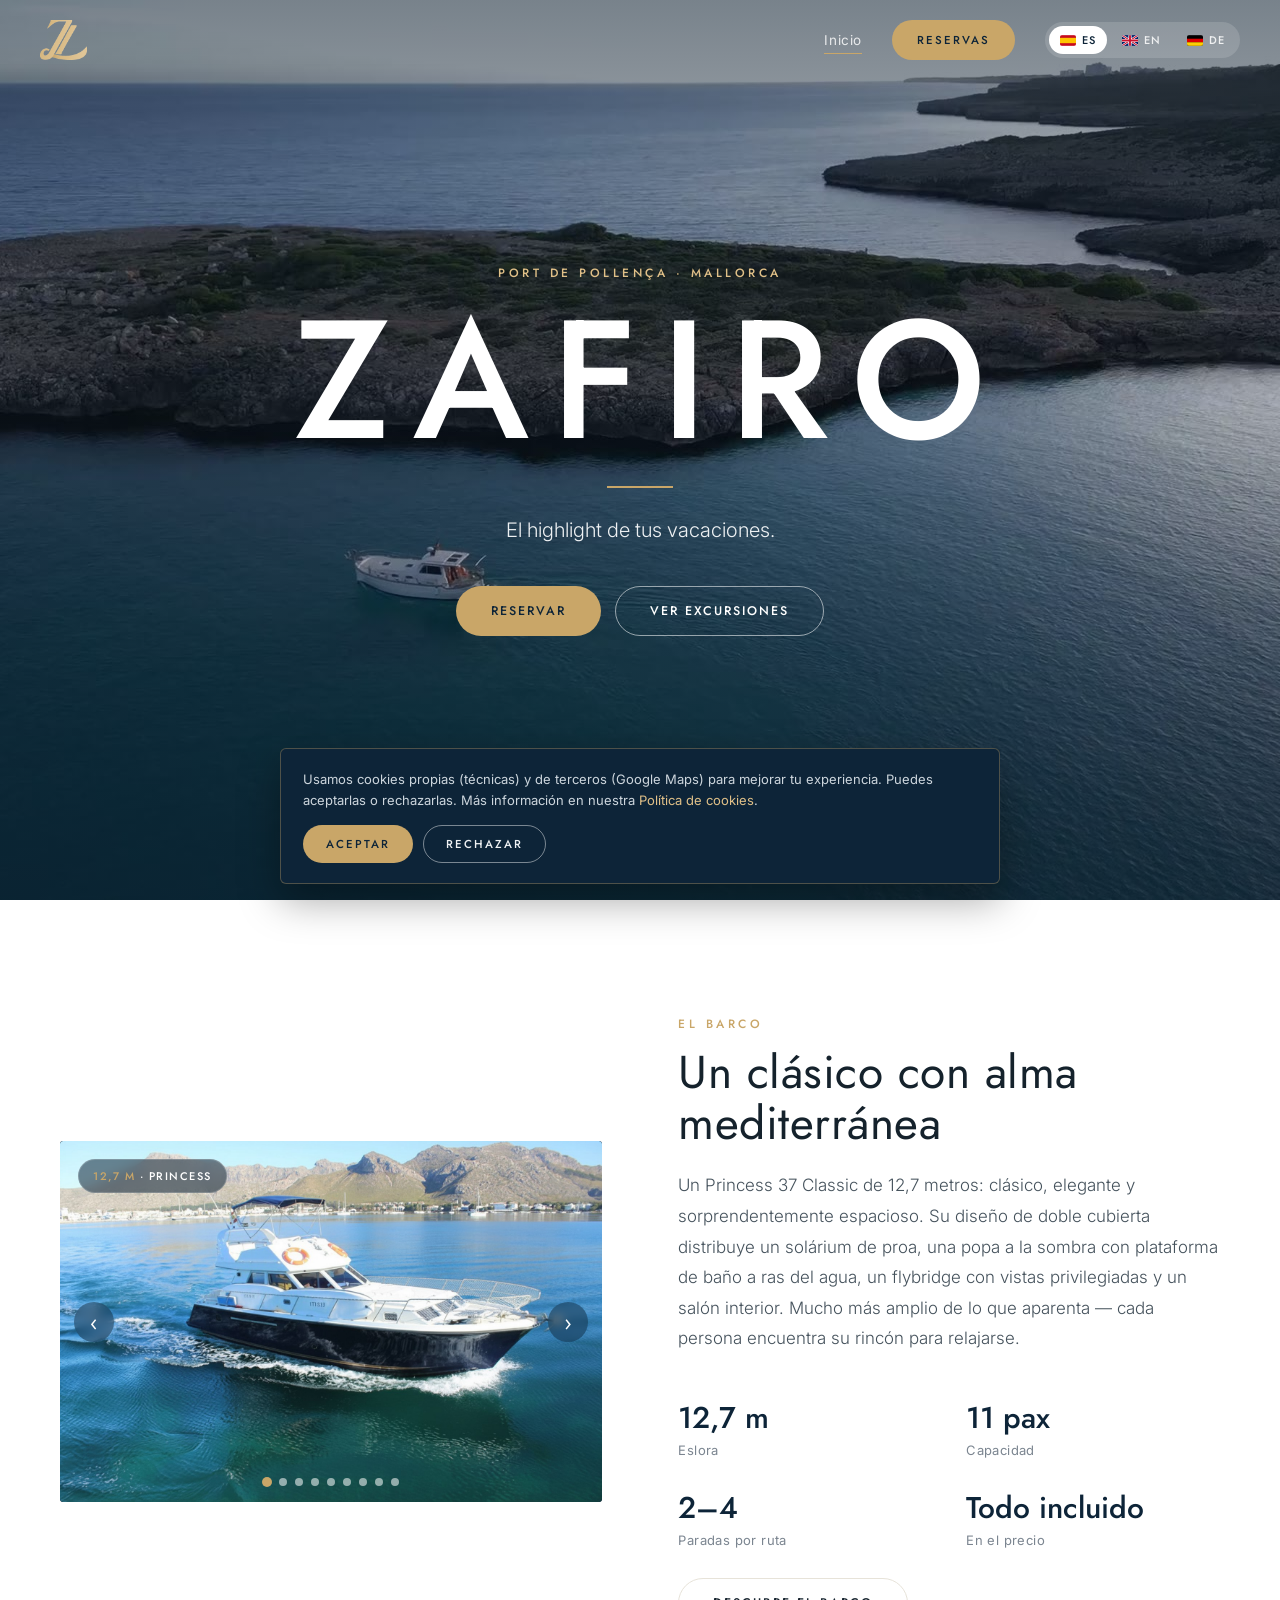
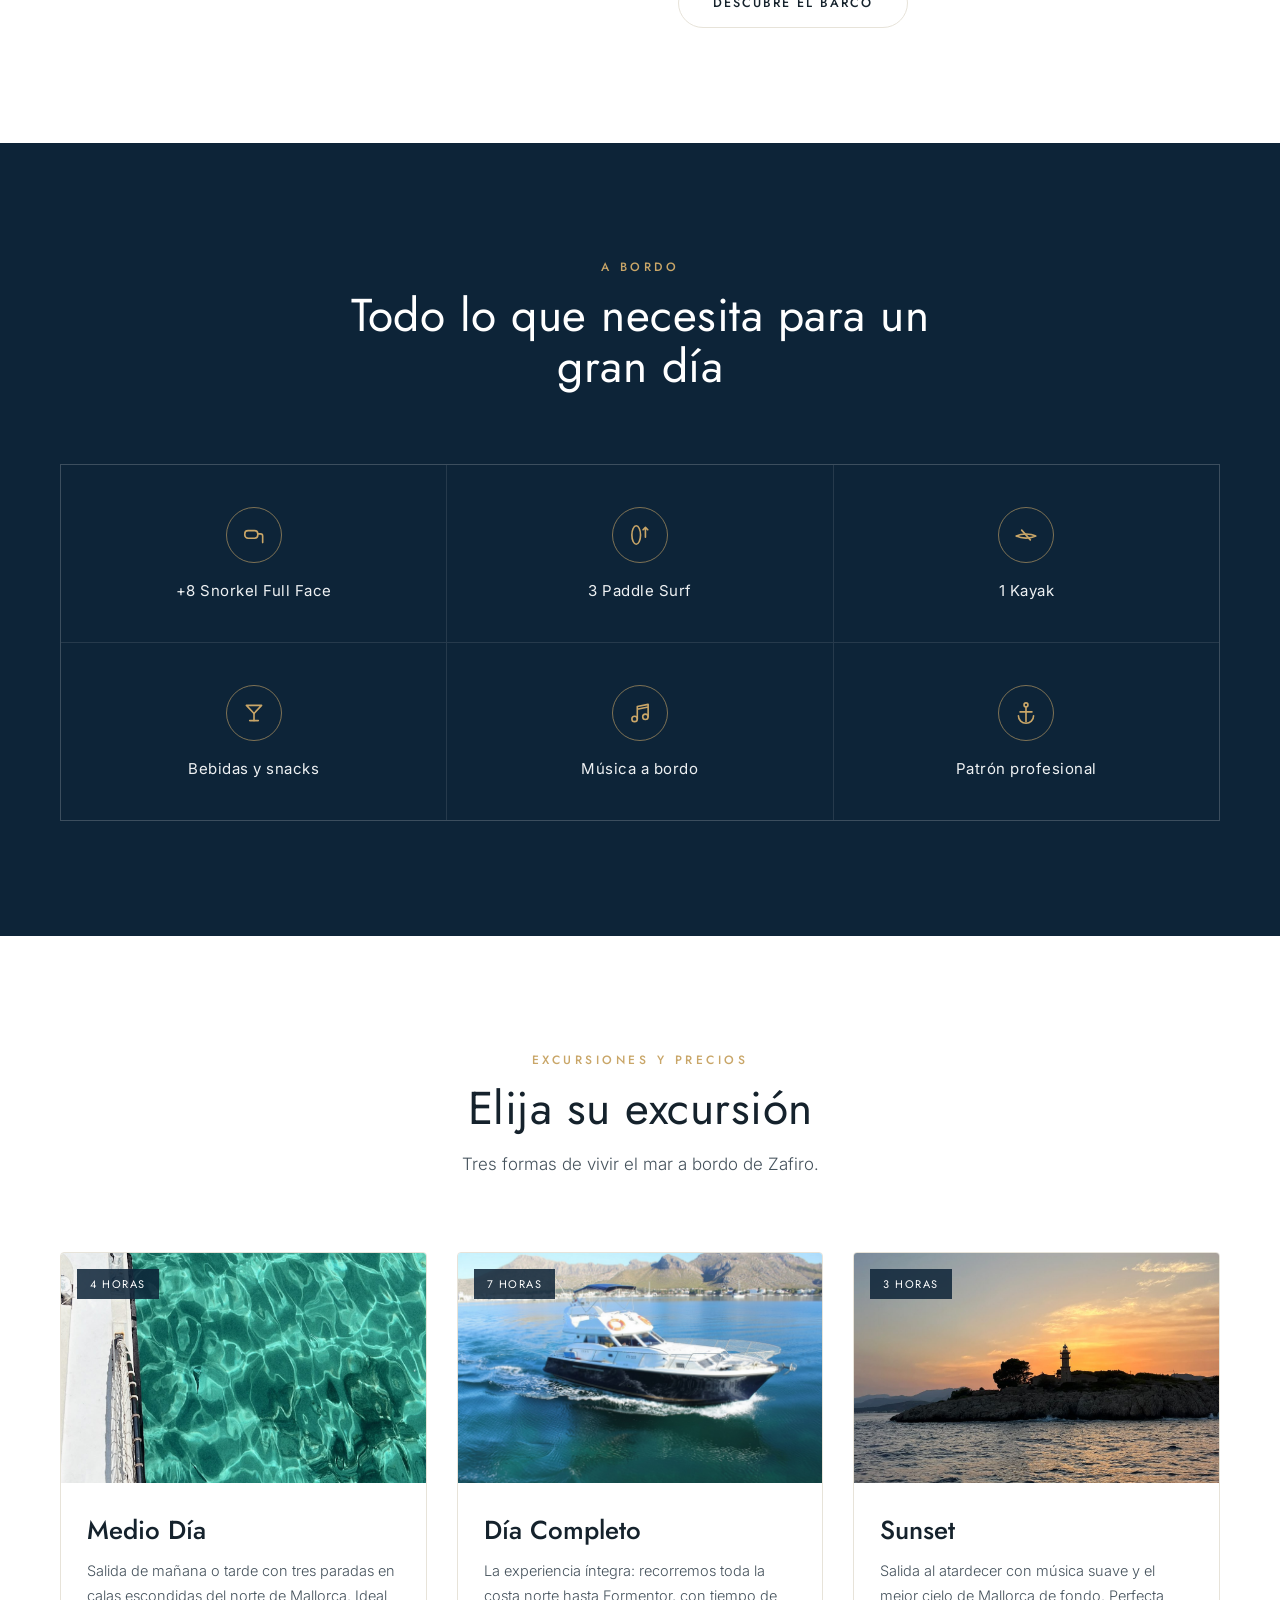
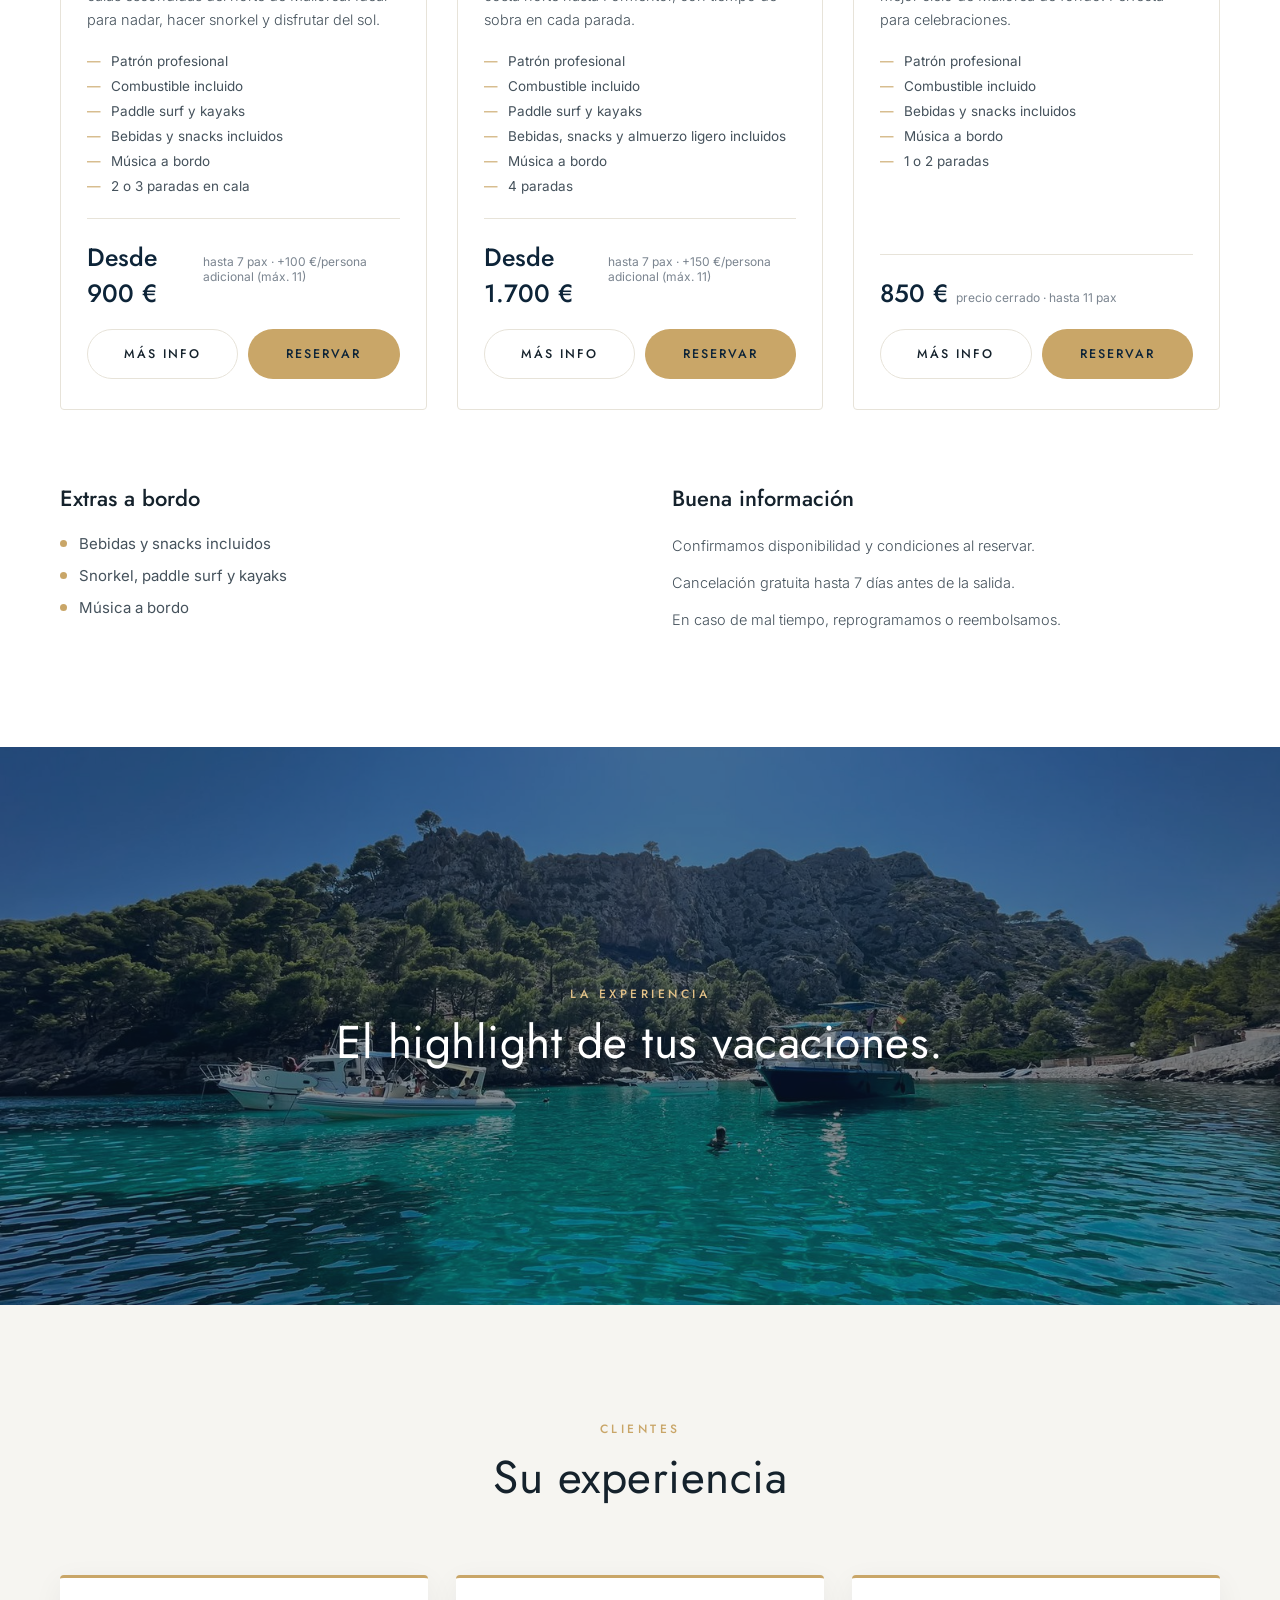
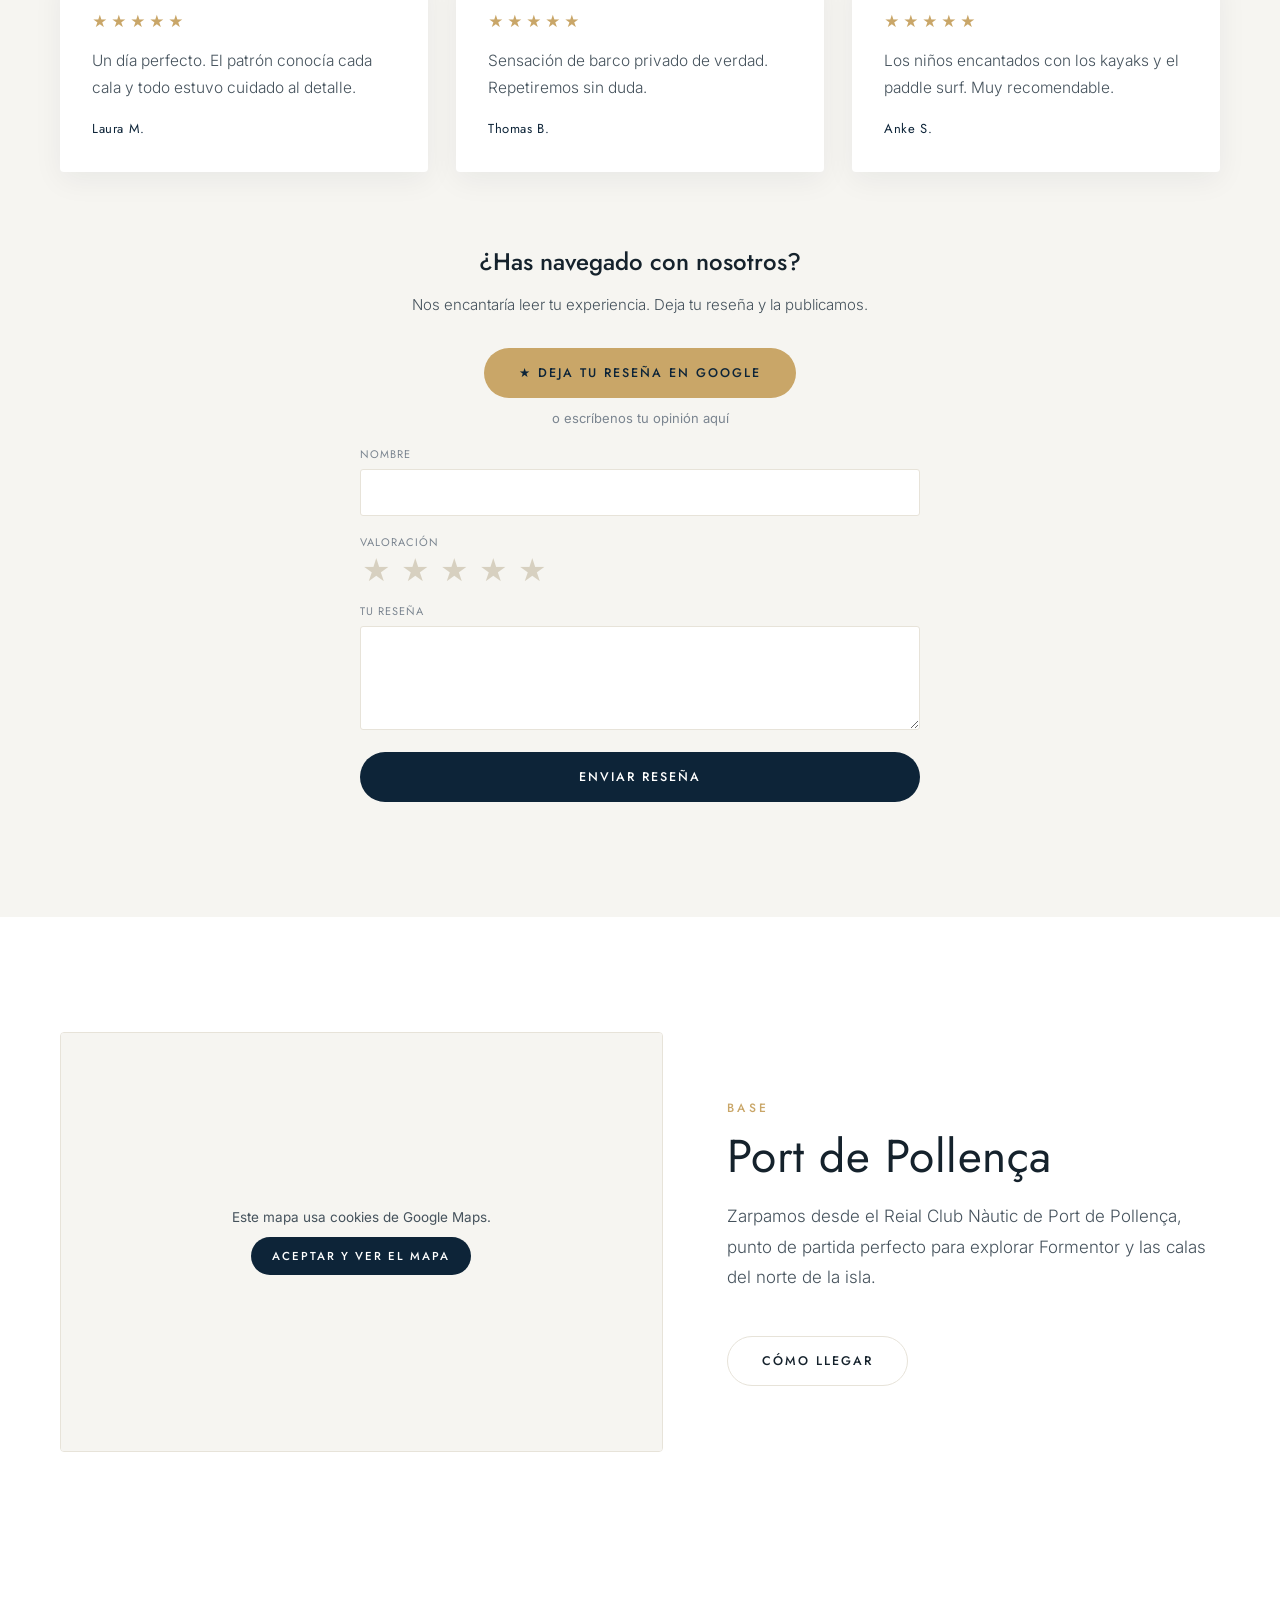
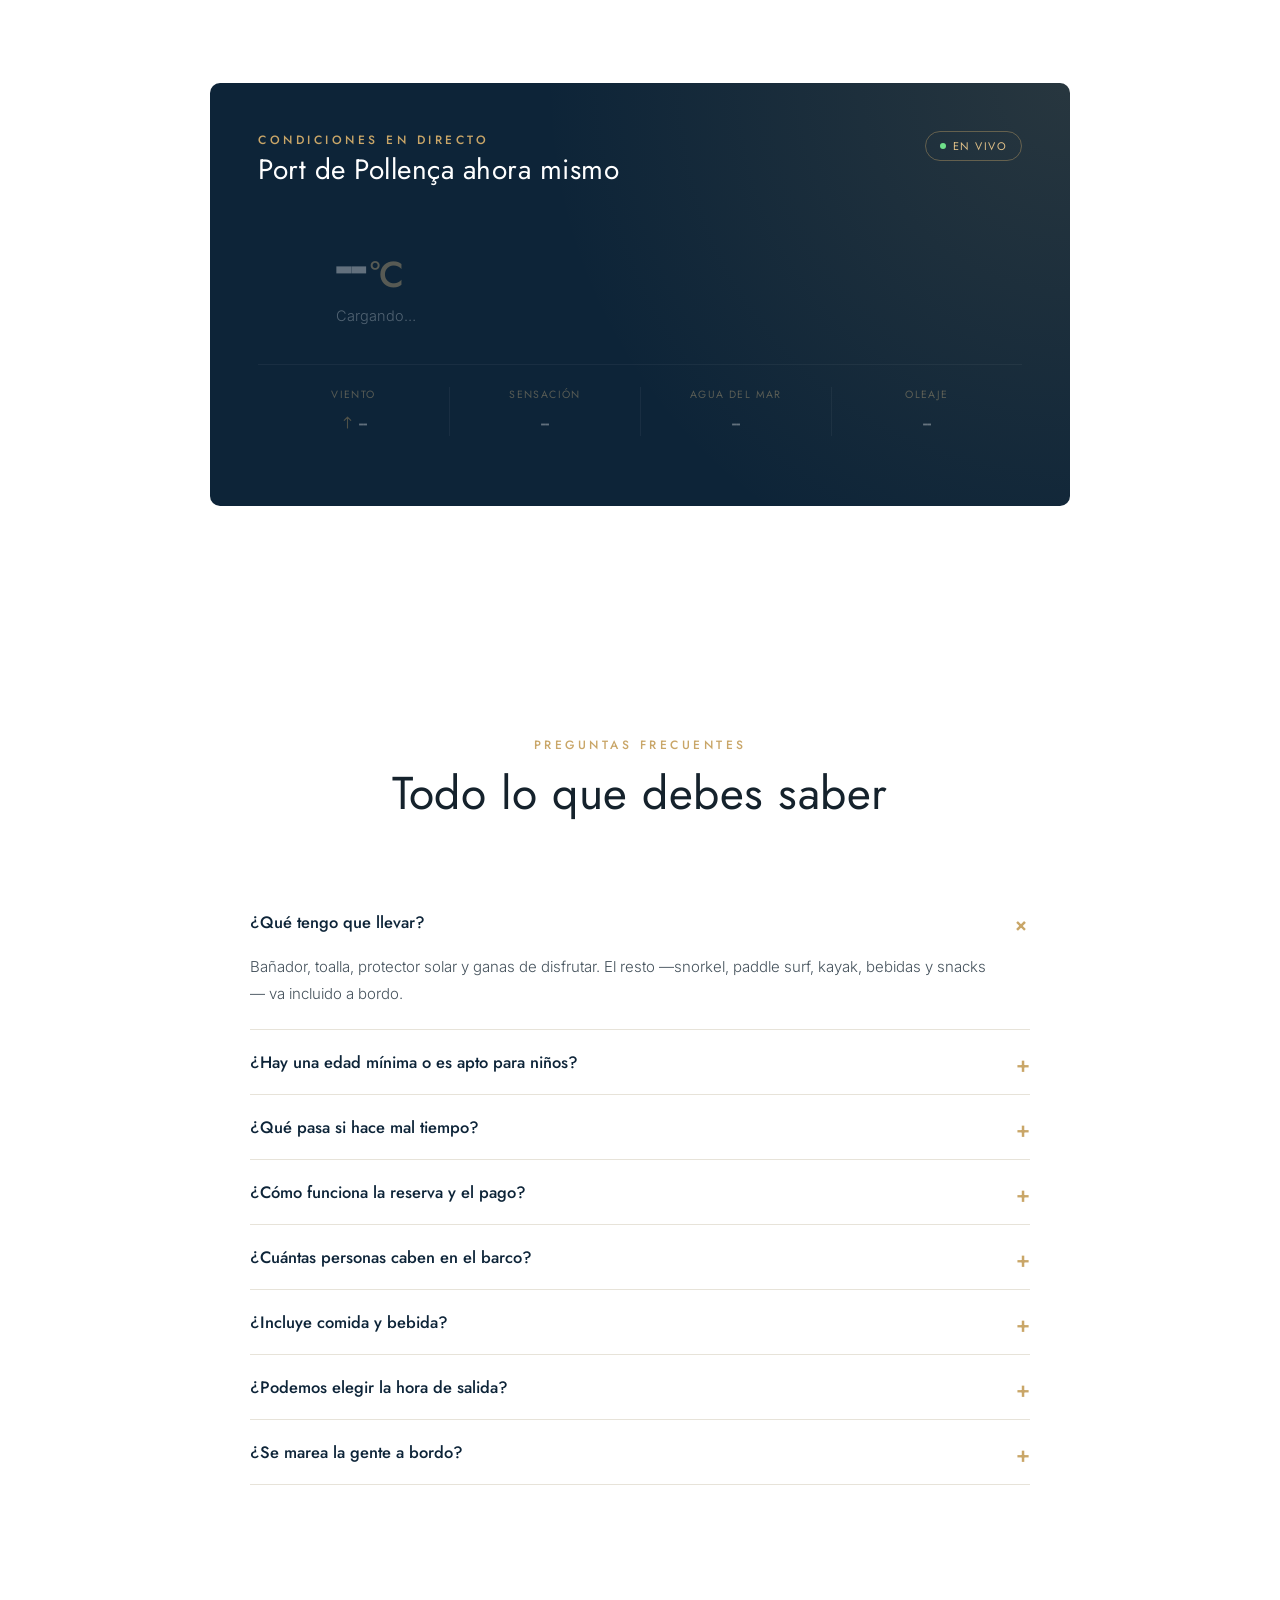
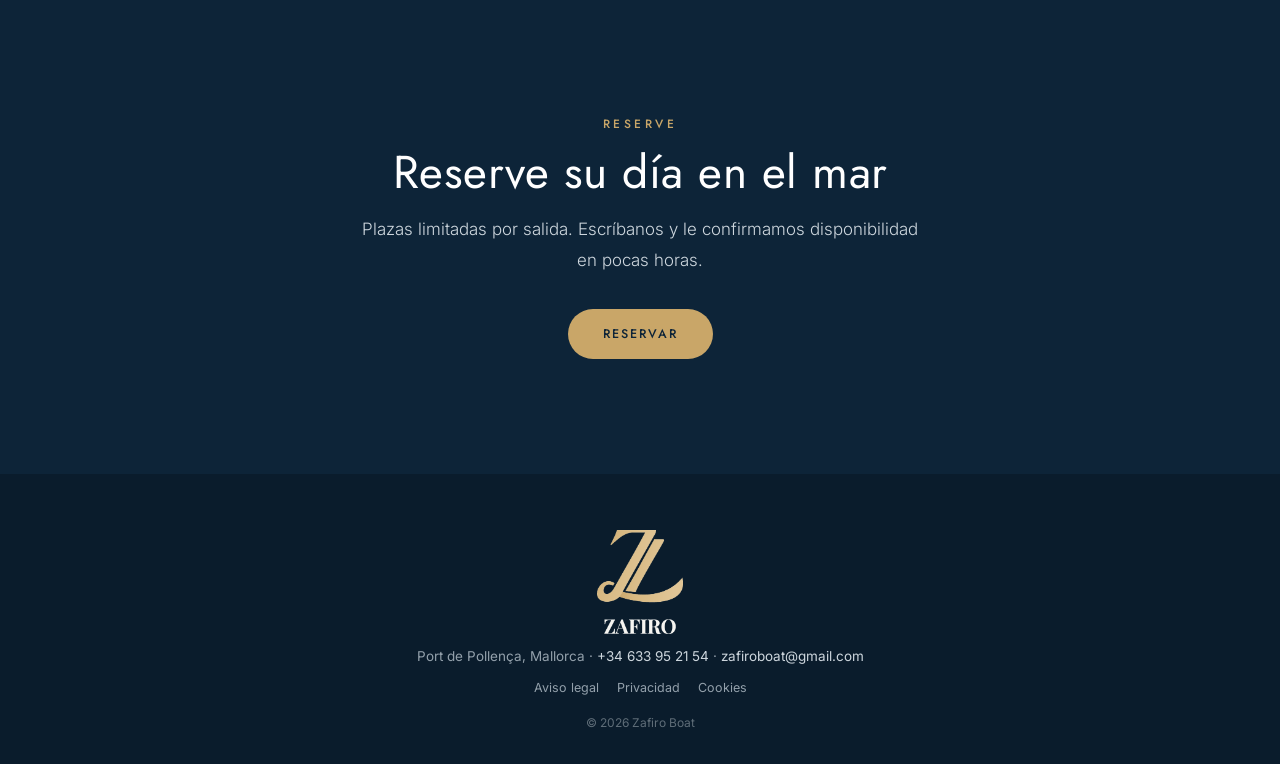
==== commit 2df15a55: "Emphasize "included" drinks/food, drop two photos, reorder Sunset gallery - Half Day and Full Day: m" ====
--- a/index.html
+++ b/index.html
@@ -106,7 +106,7 @@
   <section class="section" id="sec-barco">
     <div class="wrap split">
       <div class="split-media">
-        <div class="gallery" data-items='[{"t":"img","src":"assets/img/navegacion.jpg"},{"t":"img","src":"assets/img/bg1.jpg"},{"t":"img","src":"assets/img/bg2.jpg"},{"t":"img","src":"assets/img/bg3.jpg"},{"t":"img","src":"assets/img/bg5.jpg"},{"t":"img","src":"assets/img/bg6.jpg"},{"t":"img","src":"assets/img/bg7.jpg"},{"t":"img","src":"assets/img/bg8.jpg"},{"t":"img","src":"assets/img/bg9.jpg","mirror":true}]'>
+        <div class="gallery" data-items='[{"t":"img","src":"assets/img/navegacion.jpg"},{"t":"img","src":"assets/img/bg1.jpg"},{"t":"img","src":"assets/img/bg2.jpg"},{"t":"img","src":"assets/img/bg3.jpg"},{"t":"img","src":"assets/img/bg5.jpg"},{"t":"img","src":"assets/img/bg6.jpg"},{"t":"img","src":"assets/img/bg7.jpg"},{"t":"img","src":"assets/img/bg9.jpg","mirror":true},{"t":"img","src":"assets/img/bg8.jpg"}]'>
           <button class="gal-btn gal-prev" type="button" aria-label="Anterior">&#8249;</button>
           <button class="gal-btn gal-next" type="button" aria-label="Siguiente">&#8250;</button>
           <div class="gal-dots"></div>
@@ -360,8 +360,8 @@
     exc: {
       pageTag: 'Excursiones y precios', pageTitle: 'Elija su excursión', pageSubtitle: 'Tres formas de vivir el mar a bordo de Zafiro.',
       cards: [
-        { img: 'assets/img/cala.jpg', duration: '4 horas', name: 'Medio Día', desc: 'Salida de mañana o tarde con tres paradas en calas escondidas del norte de Mallorca. Ideal para nadar, hacer snorkel y disfrutar del sol.', includes: ['Patrón profesional', 'Combustible incluido','Paddle surf y kayaks', 'Bebidas y snacks a bordo', 'Música a bordo', '2 o 3 paradas en cala'], price: 'Desde 900 €', priceNote: 'hasta 7 pax · +100 €/persona adicional (máx. 11)' },
-        { img: 'assets/img/navegacion.jpg', duration: '7 horas', name: 'Día Completo', desc: 'La experiencia íntegra: recorremos toda la costa norte hasta Formentor, con tiempo de sobra en cada parada.', includes: ['Patrón profesional', 'Combustible incluido','Paddle surf y kayaks', 'Bebidas, snacks y almuerzo ligero', 'Música a bordo', '4 paradas'], price: 'Desde 1.700 €', priceNote: 'hasta 7 pax · +150 €/persona adicional (máx. 11)' },
+        { img: 'assets/img/cala.jpg', duration: '4 horas', name: 'Medio Día', desc: 'Salida de mañana o tarde con tres paradas en calas escondidas del norte de Mallorca. Ideal para nadar, hacer snorkel y disfrutar del sol.', includes: ['Patrón profesional', 'Combustible incluido','Paddle surf y kayaks', 'Bebidas y snacks incluidos', 'Música a bordo', '2 o 3 paradas en cala'], price: 'Desde 900 €', priceNote: 'hasta 7 pax · +100 €/persona adicional (máx. 11)' },
+        { img: 'assets/img/navegacion.jpg', duration: '7 horas', name: 'Día Completo', desc: 'La experiencia íntegra: recorremos toda la costa norte hasta Formentor, con tiempo de sobra en cada parada.', includes: ['Patrón profesional', 'Combustible incluido','Paddle surf y kayaks', 'Bebidas, snacks y almuerzo ligero incluidos', 'Música a bordo', '4 paradas'], price: 'Desde 1.700 €', priceNote: 'hasta 7 pax · +150 €/persona adicional (máx. 11)' },
         { img: 'assets/img/sunset.jpg', duration: '3 horas', name: 'Sunset', desc: 'Salida al atardecer con música suave y el mejor cielo de Mallorca de fondo. Perfecta para celebraciones.', includes: ['Patrón profesional', 'Combustible incluido', 'Bebidas y snacks incluidos','Música a bordo', '1 o 2 paradas'], price: '850 €', priceNote: 'precio cerrado · hasta 11 pax' } ],
       reserveBtn: 'Reservar', moreInfo: 'Más info',
       extrasTitle: 'Extras a bordo', extras: ['Bebidas y snacks incluidos', 'Snorkel, paddle surf y kayaks', 'Música a bordo'],
@@ -415,8 +415,8 @@
     exc: {
       pageTag: 'Excursions & pricing', pageTitle: 'Choose your excursion', pageSubtitle: 'Three ways to enjoy the sea aboard Zafiro.',
       cards: [
-        { img: 'assets/img/cala.jpg', duration: '4 hours', name: 'Half Day', desc: 'Morning or afternoon sailing with three stops at hidden coves in northern Mallorca. Ideal for swimming, snorkelling and sun.', includes: ['Professional skipper', 'Fuel included','Paddle boards and kayaks', 'Drinks and snacks on board', 'Music on board', '2 or 3 cove stops'], price: 'From €900', priceNote: 'up to 7 pax · +€100 per extra guest (max. 11)' },
-        { img: 'assets/img/navegacion.jpg', duration: '7 hours', name: 'Full Day', desc: 'The complete experience: the entire north coast up to Formentor, with plenty of time at each stop.', includes: ['Professional skipper', 'Fuel included','Paddle boards and kayaks', 'Drinks, snacks and light lunch', 'Music on board', '4 stops'], price: 'From €1,700', priceNote: 'up to 7 pax · +€150 per extra guest (max. 11)' },
+        { img: 'assets/img/cala.jpg', duration: '4 hours', name: 'Half Day', desc: 'Morning or afternoon sailing with three stops at hidden coves in northern Mallorca. Ideal for swimming, snorkelling and sun.', includes: ['Professional skipper', 'Fuel included','Paddle boards and kayaks', 'Drinks and snacks included', 'Music on board', '2 or 3 cove stops'], price: 'From €900', priceNote: 'up to 7 pax · +€100 per extra guest (max. 11)' },
+        { img: 'assets/img/navegacion.jpg', duration: '7 hours', name: 'Full Day', desc: 'The complete experience: the entire north coast up to Formentor, with plenty of time at each stop.', includes: ['Professional skipper', 'Fuel included','Paddle boards and kayaks', 'Drinks, snacks and light lunch included', 'Music on board', '4 stops'], price: 'From €1,700', priceNote: 'up to 7 pax · +€150 per extra guest (max. 11)' },
         { img: 'assets/img/sunset.jpg', duration: '3 hours', name: 'Sunset', desc: "An evening sail with soft music and Mallorca's best sky as backdrop. Perfect for celebrations.", includes: ['Professional skipper', 'Fuel included', 'Drinks and snacks included','Music on board', '1 or 2 stops'], price: '€850', priceNote: 'flat price · up to 11 pax' } ],
       reserveBtn: 'Book', moreInfo: 'More info',
       extrasTitle: 'On board extras', extras: ['Drinks and snacks included', 'Snorkelling, paddle boards and kayaks', 'Music on board'],
@@ -470,8 +470,8 @@
     exc: {
       pageTag: 'Ausflüge & Preise', pageTitle: 'Wählen Sie Ihren Ausflug', pageSubtitle: 'Drei Arten, das Meer an Bord der Zafiro zu genießen.',
       cards: [
-        { img: 'assets/img/cala.jpg', duration: '4 Stunden', name: 'Halber Tag', desc: 'Morgen- oder Nachmittagsfahrt mit drei Stopps an versteckten Buchten Nordmallorcas. Ideal zum Schwimmen, Schnorcheln und Sonnen.', includes: ['Professioneller Skipper', 'Kraftstoff inklusive','Paddleboards und Kajaks', 'Getränke und Snacks an Bord', 'Musik an Bord', '2–3 Buchtstopps'], price: 'Ab 900 €', priceNote: 'bis 7 Pax · +100 €/zusätzl. Person (max. 11)' },
-        { img: 'assets/img/navegacion.jpg', duration: '7 Stunden', name: 'Ganzer Tag', desc: 'Das komplette Erlebnis: die gesamte Nordküste bis Formentor, mit viel Zeit an jedem Stopp.', includes: ['Professioneller Skipper', 'Kraftstoff inklusive','Paddleboards und Kajaks', 'Getränke, Snacks und leichtes Mittagessen', 'Musik an Bord', '4 Stopps'], price: 'Ab 1.700 €', priceNote: 'bis 7 Pax · +150 €/zusätzl. Person (max. 11)' },
+        { img: 'assets/img/cala.jpg', duration: '4 Stunden', name: 'Halber Tag', desc: 'Morgen- oder Nachmittagsfahrt mit drei Stopps an versteckten Buchten Nordmallorcas. Ideal zum Schwimmen, Schnorcheln und Sonnen.', includes: ['Professioneller Skipper', 'Kraftstoff inklusive','Paddleboards und Kajaks', 'Getränke und Snacks inklusive', 'Musik an Bord', '2–3 Buchtstopps'], price: 'Ab 900 €', priceNote: 'bis 7 Pax · +100 €/zusätzl. Person (max. 11)' },
+        { img: 'assets/img/navegacion.jpg', duration: '7 Stunden', name: 'Ganzer Tag', desc: 'Das komplette Erlebnis: die gesamte Nordküste bis Formentor, mit viel Zeit an jedem Stopp.', includes: ['Professioneller Skipper', 'Kraftstoff inklusive','Paddleboards und Kajaks', 'Getränke, Snacks und leichtes Mittagessen inklusive', 'Musik an Bord', '4 Stopps'], price: 'Ab 1.700 €', priceNote: 'bis 7 Pax · +150 €/zusätzl. Person (max. 11)' },
         { img: 'assets/img/sunset.jpg', duration: '3 Stunden', name: 'Sunset', desc: 'Abendfahrt mit sanfter Musik und Mallorcas schönstem Himmel im Hintergrund. Perfekt für Feiern.', includes: ['Professioneller Skipper', 'Kraftstoff inklusive', 'Getränke und Snacks inklusive','Musik an Bord', '1–2 Stopps'], price: '850 €', priceNote: 'Festpreis · bis 11 Pax' } ],
       reserveBtn: 'Buchen', moreInfo: 'Mehr Infos',
       extrasTitle: 'Extras an Bord', extras: ['Getränke und Snacks inklusive', 'Schnorcheln, Paddleboards und Kajaks', 'Musik an Bord'],
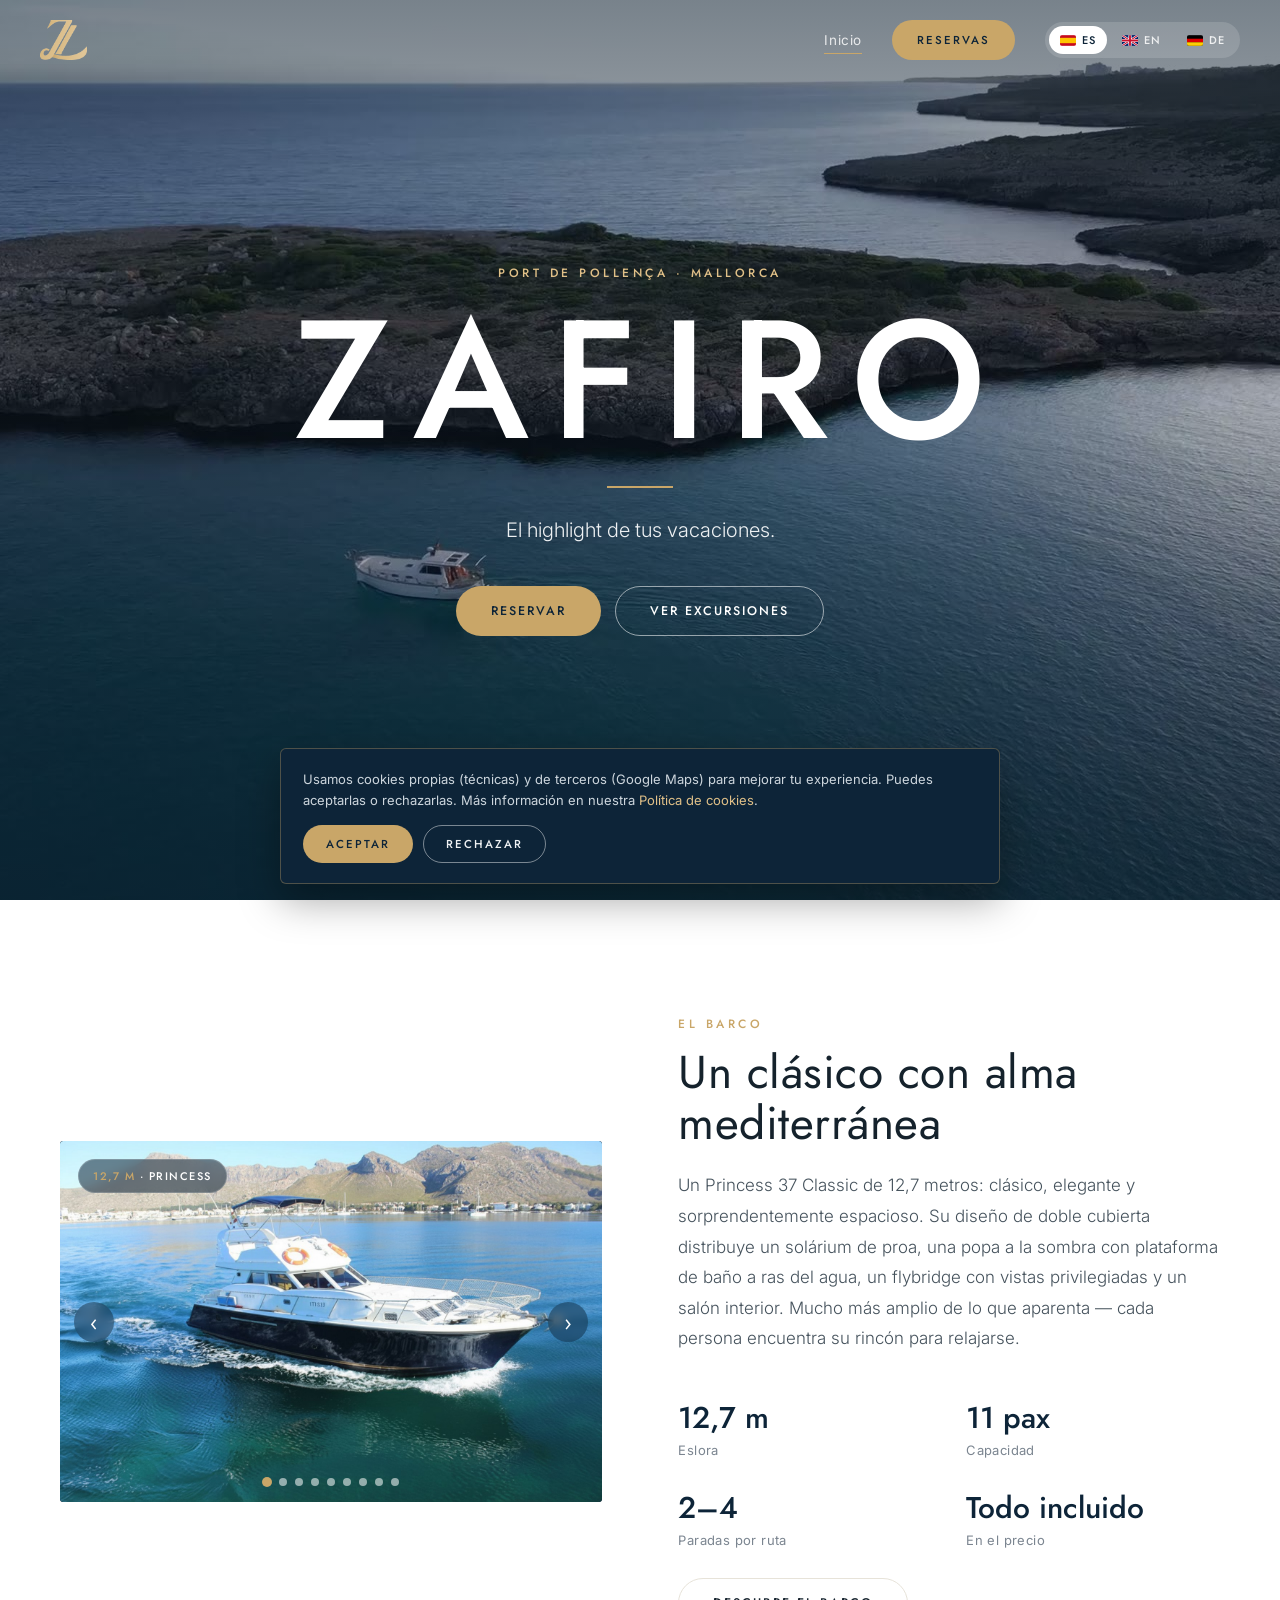
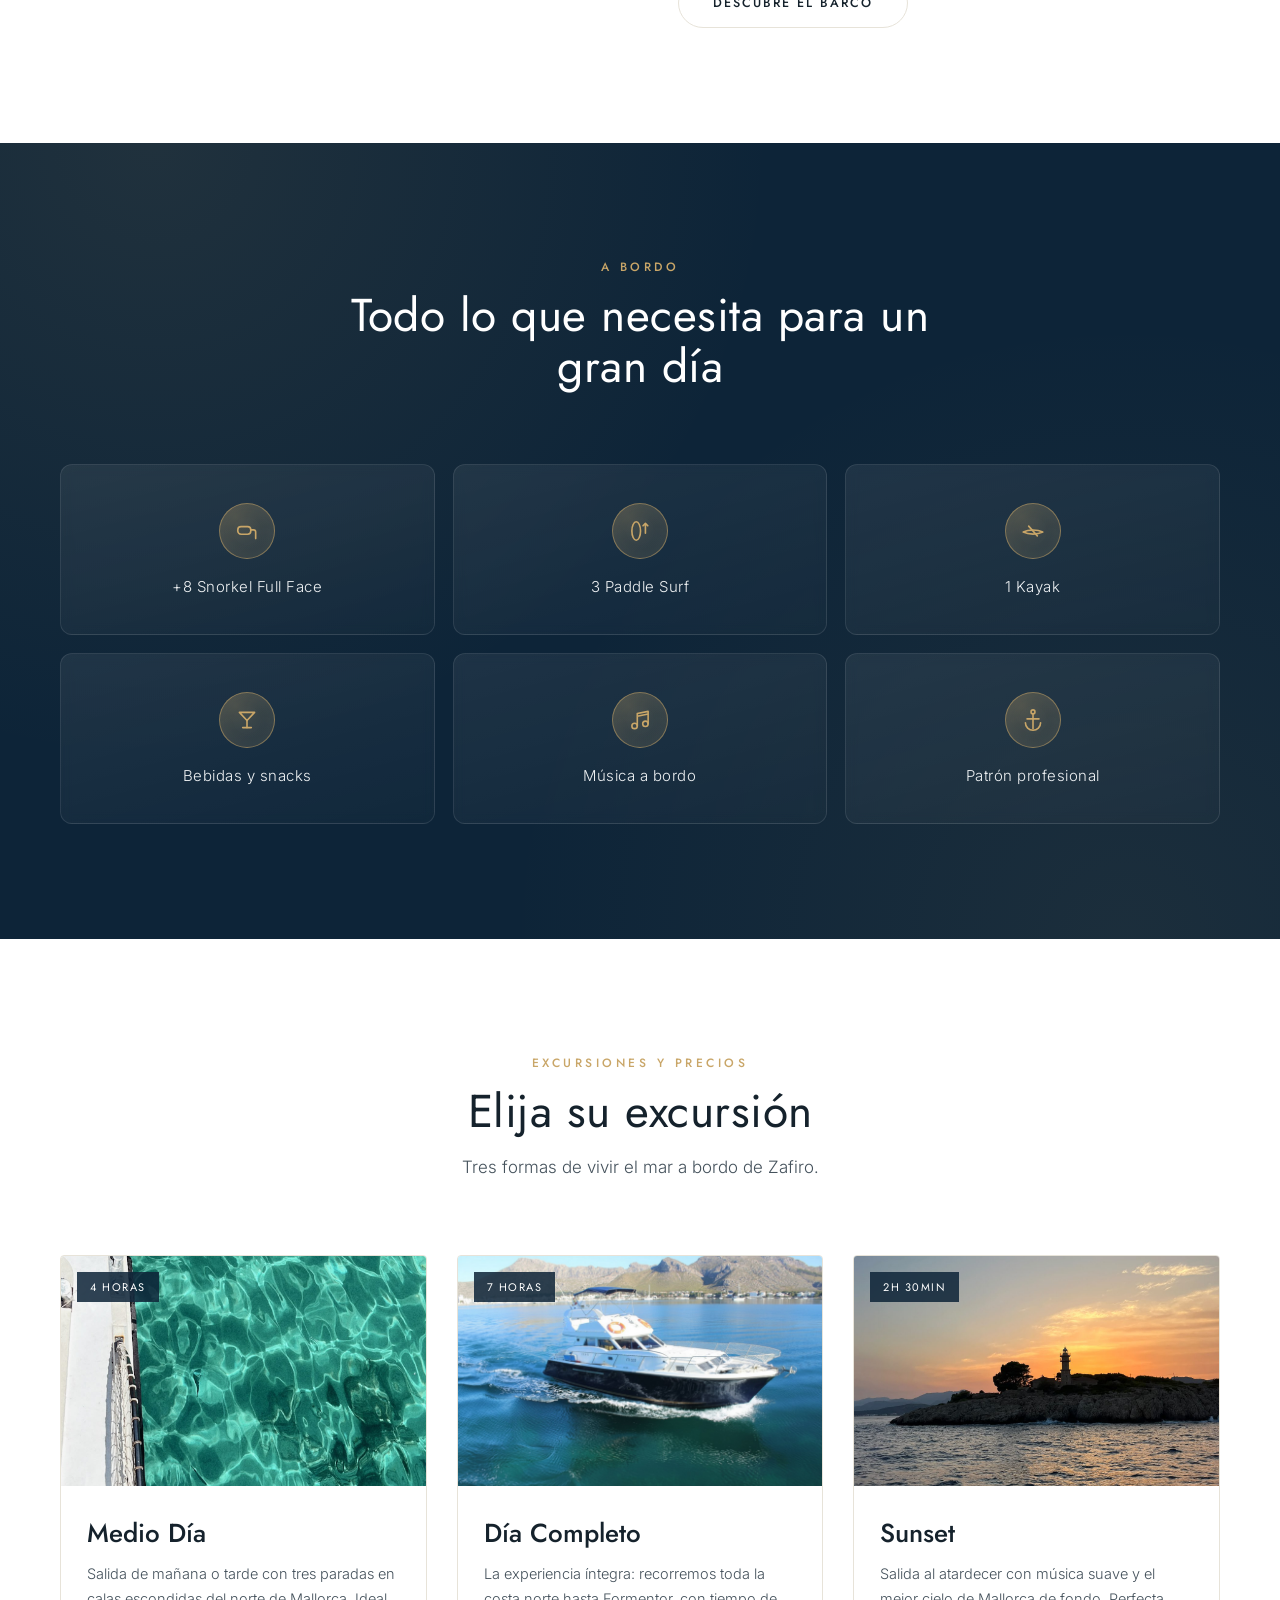
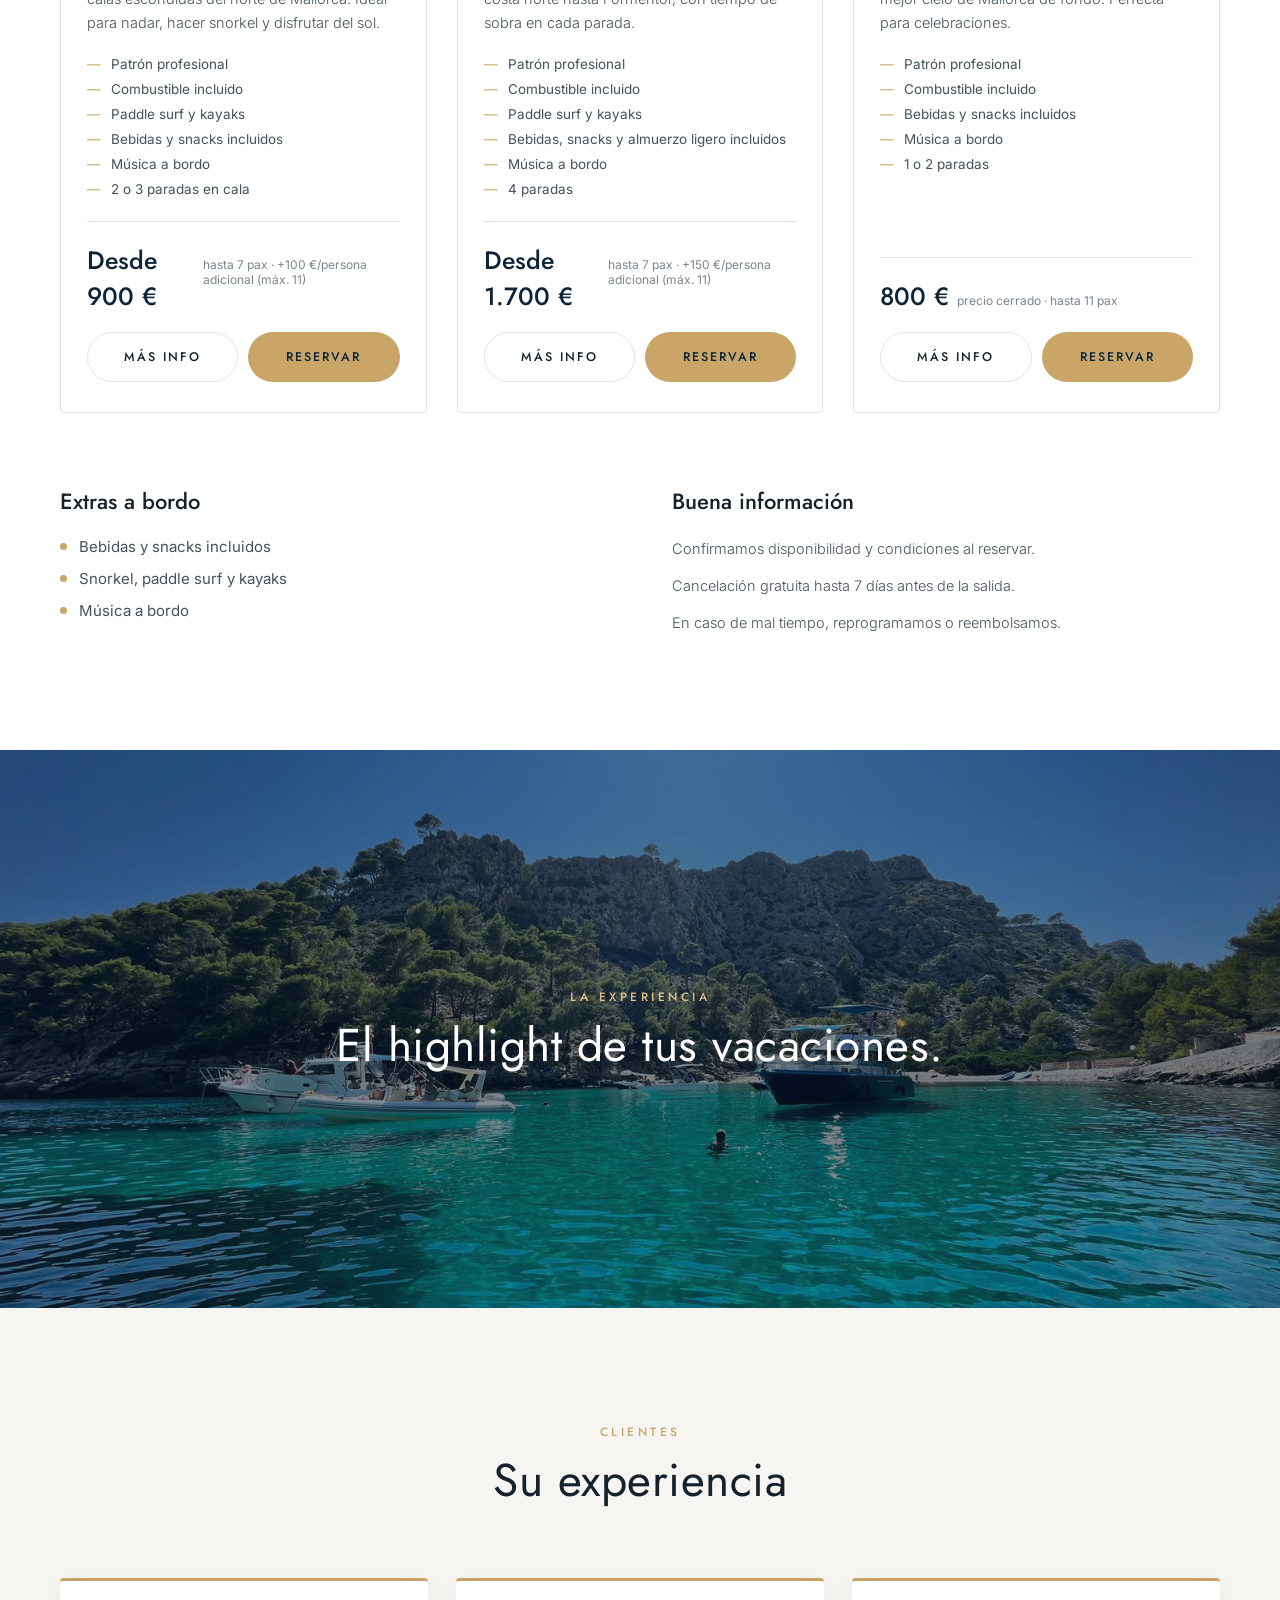
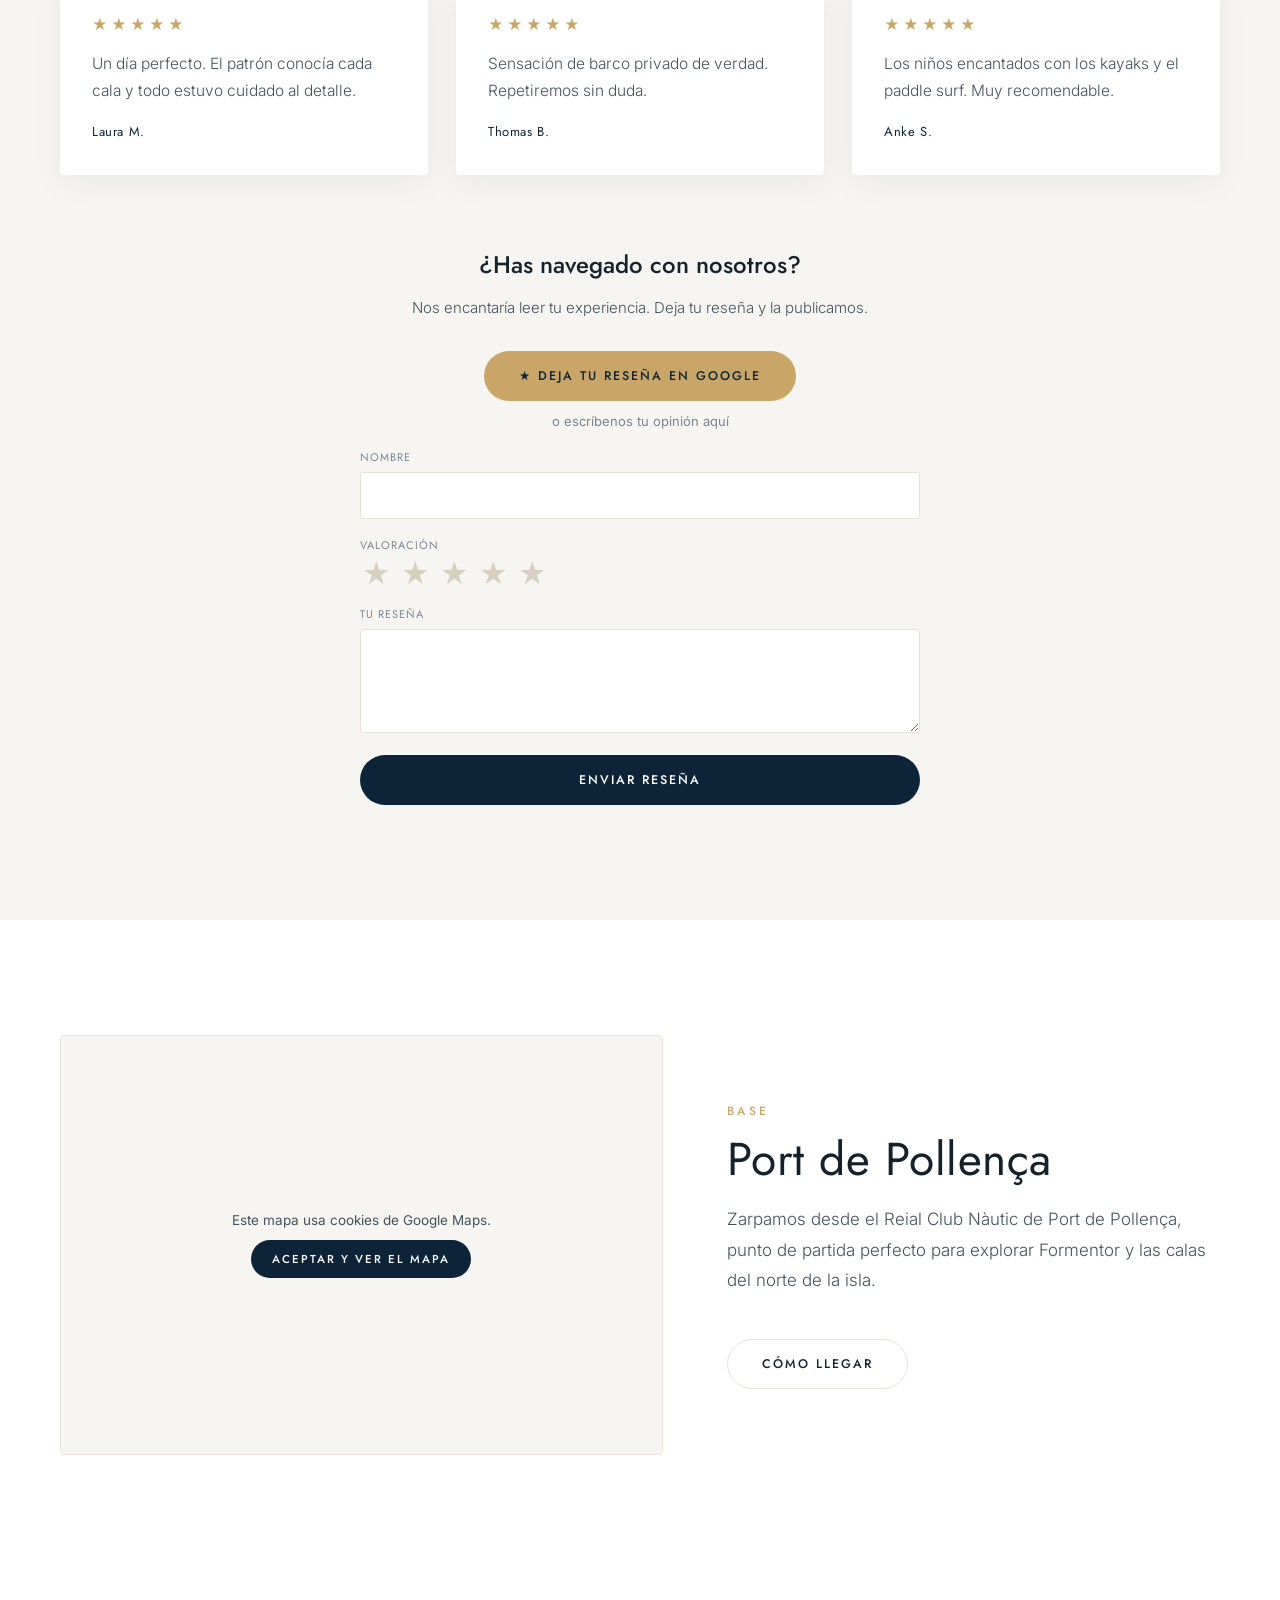
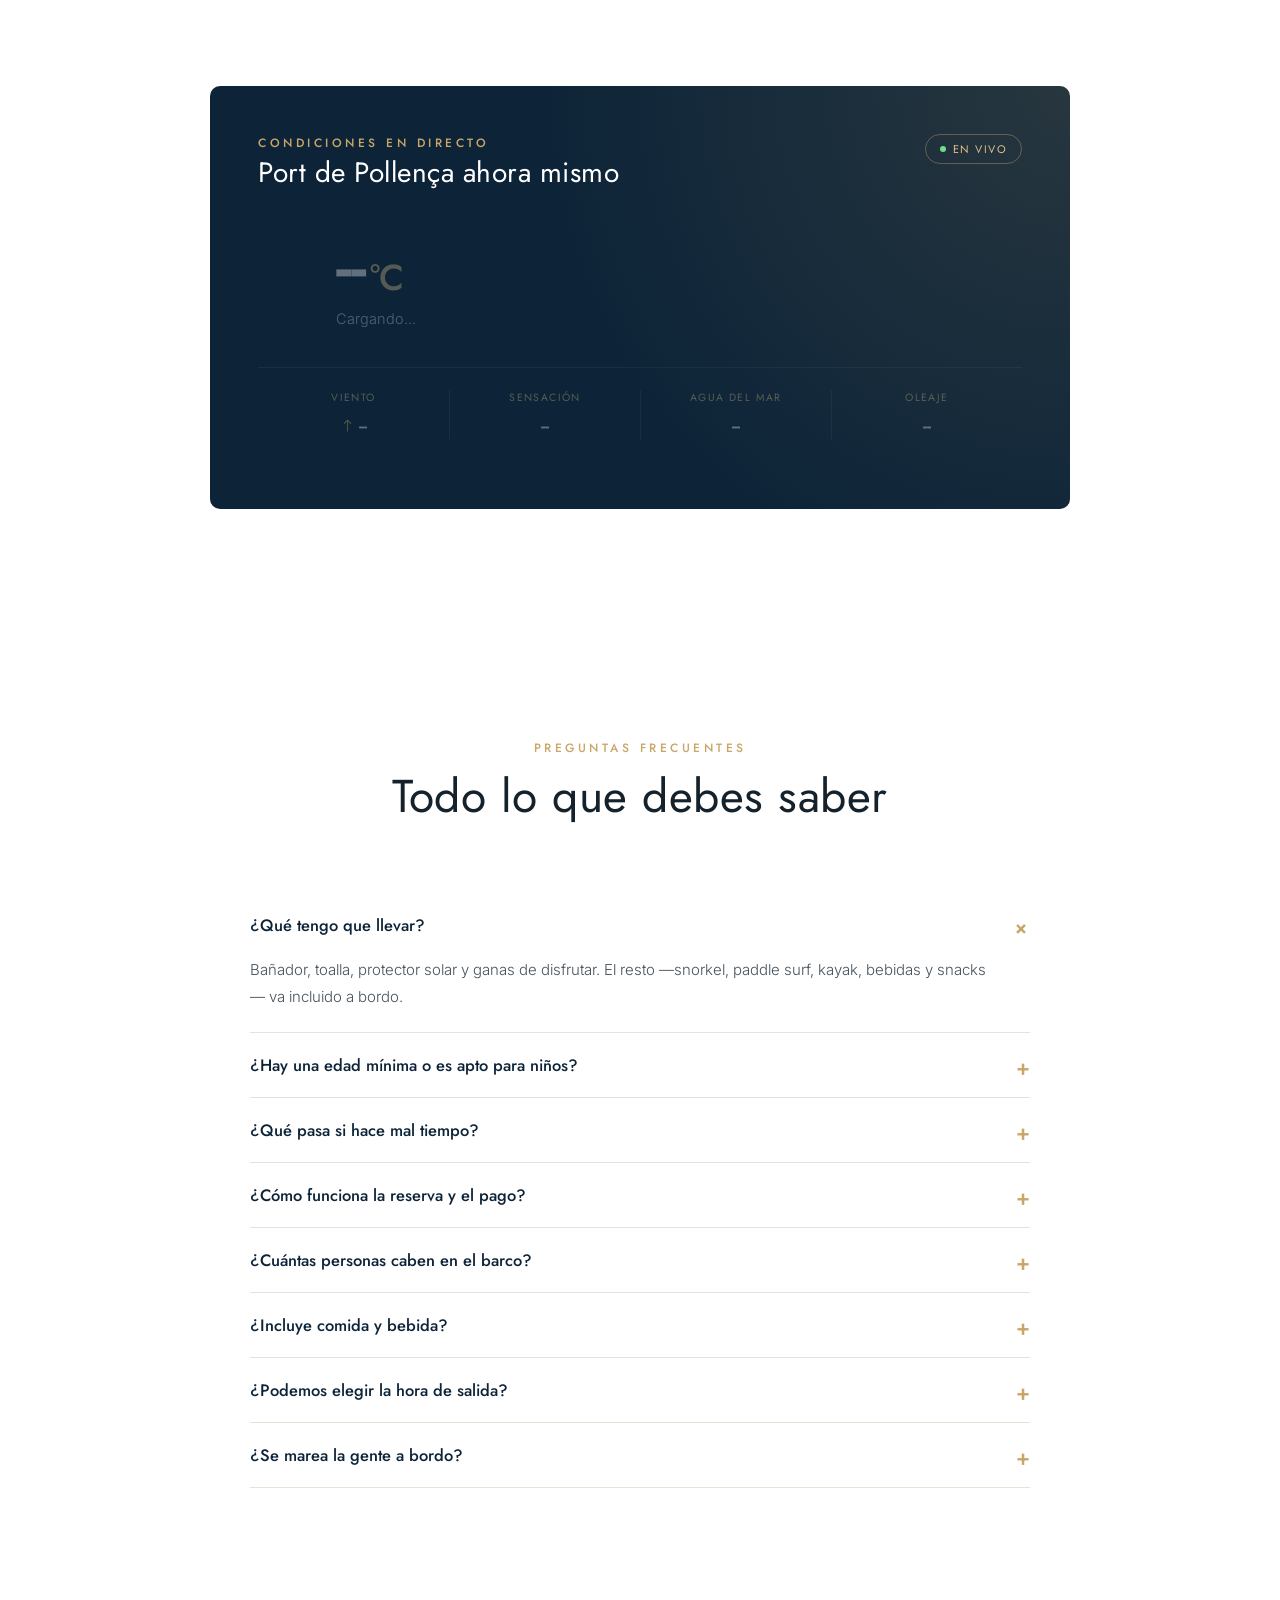
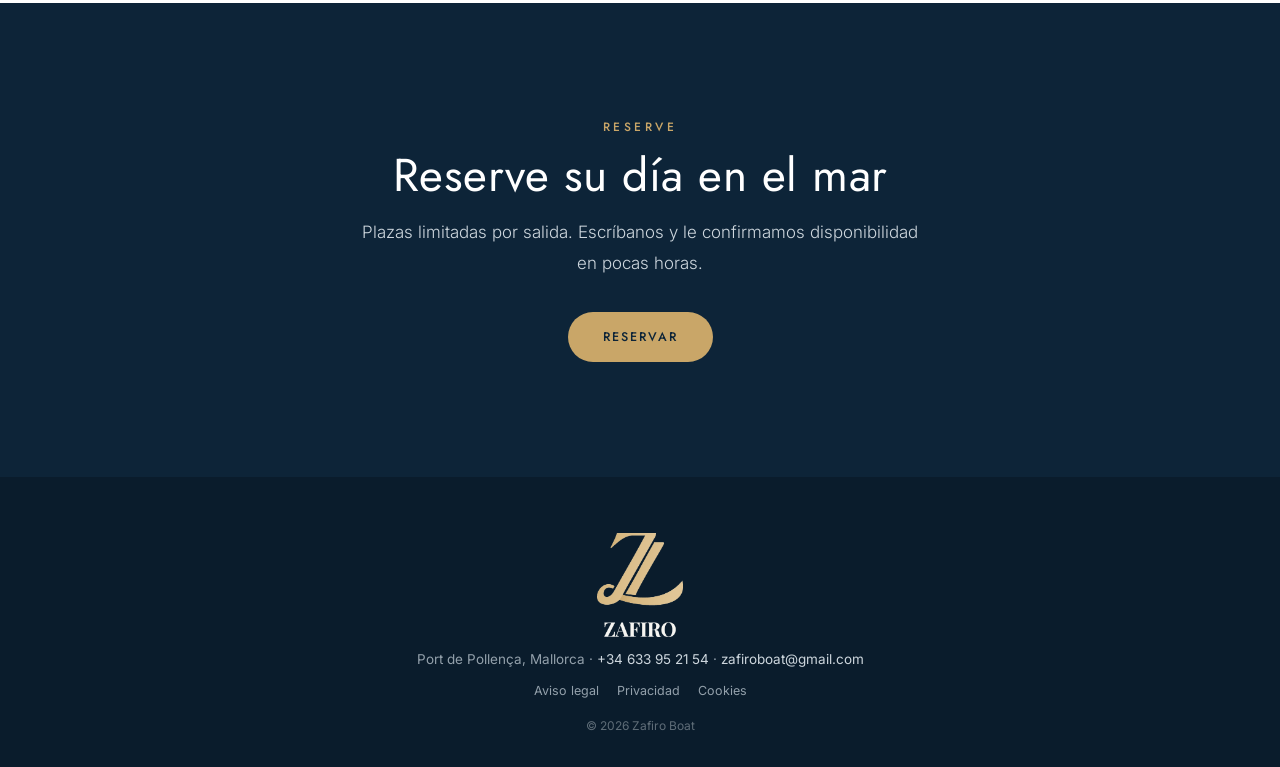
==== commit 7dab431a: "Add departure schedules per excursion; Sunset now 2h30 at 800 € - New "Horario" fact tile on each to" ====
--- a/index.html
+++ b/index.html
@@ -42,7 +42,7 @@
     "itemListElement": [
       { "@type": "Offer", "name": "Medio Día (4 h)", "price": "900", "priceCurrency": "EUR" },
       { "@type": "Offer", "name": "Día Completo (7 h)", "price": "1700", "priceCurrency": "EUR" },
-      { "@type": "Offer", "name": "Sunset (3 h)", "price": "850", "priceCurrency": "EUR" }
+      { "@type": "Offer", "name": "Sunset (2h 30min)", "price": "800", "priceCurrency": "EUR" }
     ]
   }
 }
@@ -362,7 +362,7 @@
       cards: [
         { img: 'assets/img/cala.jpg', duration: '4 horas', name: 'Medio Día', desc: 'Salida de mañana o tarde con tres paradas en calas escondidas del norte de Mallorca. Ideal para nadar, hacer snorkel y disfrutar del sol.', includes: ['Patrón profesional', 'Combustible incluido','Paddle surf y kayaks', 'Bebidas y snacks incluidos', 'Música a bordo', '2 o 3 paradas en cala'], price: 'Desde 900 €', priceNote: 'hasta 7 pax · +100 €/persona adicional (máx. 11)' },
         { img: 'assets/img/navegacion.jpg', duration: '7 horas', name: 'Día Completo', desc: 'La experiencia íntegra: recorremos toda la costa norte hasta Formentor, con tiempo de sobra en cada parada.', includes: ['Patrón profesional', 'Combustible incluido','Paddle surf y kayaks', 'Bebidas, snacks y almuerzo ligero incluidos', 'Música a bordo', '4 paradas'], price: 'Desde 1.700 €', priceNote: 'hasta 7 pax · +150 €/persona adicional (máx. 11)' },
-        { img: 'assets/img/sunset.jpg', duration: '3 horas', name: 'Sunset', desc: 'Salida al atardecer con música suave y el mejor cielo de Mallorca de fondo. Perfecta para celebraciones.', includes: ['Patrón profesional', 'Combustible incluido', 'Bebidas y snacks incluidos','Música a bordo', '1 o 2 paradas'], price: '850 €', priceNote: 'precio cerrado · hasta 11 pax' } ],
+        { img: 'assets/img/sunset.jpg', duration: '2h 30min', name: 'Sunset', desc: 'Salida al atardecer con música suave y el mejor cielo de Mallorca de fondo. Perfecta para celebraciones.', includes: ['Patrón profesional', 'Combustible incluido', 'Bebidas y snacks incluidos','Música a bordo', '1 o 2 paradas'], price: '800 €', priceNote: 'precio cerrado · hasta 11 pax' } ],
       reserveBtn: 'Reservar', moreInfo: 'Más info',
       extrasTitle: 'Extras a bordo', extras: ['Bebidas y snacks incluidos', 'Snorkel, paddle surf y kayaks', 'Música a bordo'],
       notesTitle: 'Buena información', notes: ['Confirmamos disponibilidad y condiciones al reservar.', 'Cancelación gratuita hasta 7 días antes de la salida.', 'En caso de mal tiempo, reprogramamos o reembolsamos.'],
@@ -417,7 +417,7 @@
       cards: [
         { img: 'assets/img/cala.jpg', duration: '4 hours', name: 'Half Day', desc: 'Morning or afternoon sailing with three stops at hidden coves in northern Mallorca. Ideal for swimming, snorkelling and sun.', includes: ['Professional skipper', 'Fuel included','Paddle boards and kayaks', 'Drinks and snacks included', 'Music on board', '2 or 3 cove stops'], price: 'From €900', priceNote: 'up to 7 pax · +€100 per extra guest (max. 11)' },
         { img: 'assets/img/navegacion.jpg', duration: '7 hours', name: 'Full Day', desc: 'The complete experience: the entire north coast up to Formentor, with plenty of time at each stop.', includes: ['Professional skipper', 'Fuel included','Paddle boards and kayaks', 'Drinks, snacks and light lunch included', 'Music on board', '4 stops'], price: 'From €1,700', priceNote: 'up to 7 pax · +€150 per extra guest (max. 11)' },
-        { img: 'assets/img/sunset.jpg', duration: '3 hours', name: 'Sunset', desc: "An evening sail with soft music and Mallorca's best sky as backdrop. Perfect for celebrations.", includes: ['Professional skipper', 'Fuel included', 'Drinks and snacks included','Music on board', '1 or 2 stops'], price: '€850', priceNote: 'flat price · up to 11 pax' } ],
+        { img: 'assets/img/sunset.jpg', duration: '2h 30min', name: 'Sunset', desc: "An evening sail with soft music and Mallorca's best sky as backdrop. Perfect for celebrations.", includes: ['Professional skipper', 'Fuel included', 'Drinks and snacks included','Music on board', '1 or 2 stops'], price: '€800', priceNote: 'flat price · up to 11 pax' } ],
       reserveBtn: 'Book', moreInfo: 'More info',
       extrasTitle: 'On board extras', extras: ['Drinks and snacks included', 'Snorkelling, paddle boards and kayaks', 'Music on board'],
       notesTitle: 'Good to know', notes: ['We confirm availability and terms when you book.', 'Free cancellation up to 7 days before departure.', 'In case of bad weather, we reschedule or refund.'],
@@ -472,7 +472,7 @@
       cards: [
         { img: 'assets/img/cala.jpg', duration: '4 Stunden', name: 'Halber Tag', desc: 'Morgen- oder Nachmittagsfahrt mit drei Stopps an versteckten Buchten Nordmallorcas. Ideal zum Schwimmen, Schnorcheln und Sonnen.', includes: ['Professioneller Skipper', 'Kraftstoff inklusive','Paddleboards und Kajaks', 'Getränke und Snacks inklusive', 'Musik an Bord', '2–3 Buchtstopps'], price: 'Ab 900 €', priceNote: 'bis 7 Pax · +100 €/zusätzl. Person (max. 11)' },
         { img: 'assets/img/navegacion.jpg', duration: '7 Stunden', name: 'Ganzer Tag', desc: 'Das komplette Erlebnis: die gesamte Nordküste bis Formentor, mit viel Zeit an jedem Stopp.', includes: ['Professioneller Skipper', 'Kraftstoff inklusive','Paddleboards und Kajaks', 'Getränke, Snacks und leichtes Mittagessen inklusive', 'Musik an Bord', '4 Stopps'], price: 'Ab 1.700 €', priceNote: 'bis 7 Pax · +150 €/zusätzl. Person (max. 11)' },
-        { img: 'assets/img/sunset.jpg', duration: '3 Stunden', name: 'Sunset', desc: 'Abendfahrt mit sanfter Musik und Mallorcas schönstem Himmel im Hintergrund. Perfekt für Feiern.', includes: ['Professioneller Skipper', 'Kraftstoff inklusive', 'Getränke und Snacks inklusive','Musik an Bord', '1–2 Stopps'], price: '850 €', priceNote: 'Festpreis · bis 11 Pax' } ],
+        { img: 'assets/img/sunset.jpg', duration: '2 Std. 30 Min', name: 'Sunset', desc: 'Abendfahrt mit sanfter Musik und Mallorcas schönstem Himmel im Hintergrund. Perfekt für Feiern.', includes: ['Professioneller Skipper', 'Kraftstoff inklusive', 'Getränke und Snacks inklusive','Musik an Bord', '1–2 Stopps'], price: '800 €', priceNote: 'Festpreis · bis 11 Pax' } ],
       reserveBtn: 'Buchen', moreInfo: 'Mehr Infos',
       extrasTitle: 'Extras an Bord', extras: ['Getränke und Snacks inklusive', 'Schnorcheln, Paddleboards und Kajaks', 'Musik an Bord'],
       notesTitle: 'Gut zu wissen', notes: ['Verfügbarkeit und Konditionen bestätigen wir bei der Buchung.', 'Kostenlose Stornierung bis 7 Tage vor Abfahrt.', 'Bei schlechtem Wetter verschieben oder erstatten wir.'],
--- a/styles.css
+++ b/styles.css
@@ -118,15 +118,35 @@
   .stat-label { font-size: 13px; color: var(--muted); letter-spacing: 0.4px; margin-top: 3px; }
 
   /* ---- ONBOARD ---- */
-  .onboard { background: var(--navy); color: #fff; }
-  .onboard .eyebrow { color: var(--gold); }
-  .onboard .h-sec { color: #fff; }
-  .onboard-grid { display: grid; grid-template-columns: repeat(3, 1fr); gap: 1px; background: rgba(255,255,255,0.1); border: 1px solid rgba(255,255,255,0.1); }
-  .ob-item { background: var(--navy); padding: 42px 28px; text-align: center; transition: background .3s ease; }
-  .ob-item:hover { background: #10293f; }
-  .ob-letter { width: 56px; height: 56px; border: 1px solid rgba(201,166,104,0.6); border-radius: 50%; display: flex; align-items: center; justify-content: center; margin: 0 auto 18px; color: var(--gold); }
+  .onboard { background: var(--navy); color: #fff; position: relative; overflow: hidden; }
+  .onboard::before { content: ""; position: absolute; inset: 0; background: radial-gradient(circle at 12% 0%, rgba(201,166,104,0.10), transparent 45%), radial-gradient(circle at 88% 100%, rgba(201,166,104,0.08), transparent 45%); pointer-events: none; }
+  .onboard .eyebrow { color: var(--gold); position: relative; }
+  .onboard .h-sec { color: #fff; position: relative; }
+  .onboard-grid { display: grid; grid-template-columns: repeat(3, 1fr); gap: 18px; position: relative; }
+  .ob-item {
+    background: linear-gradient(165deg, rgba(255,255,255,0.07), rgba(255,255,255,0.02));
+    border: 1px solid rgba(255,255,255,0.10);
+    border-radius: 12px; padding: 38px 22px; text-align: center;
+    -webkit-backdrop-filter: blur(6px); backdrop-filter: blur(6px);
+    transition: transform .3s ease, border-color .3s ease, background .3s ease, box-shadow .3s ease;
+  }
+  .ob-item:hover {
+    transform: translateY(-4px);
+    border-color: rgba(201,166,104,0.5);
+    background: linear-gradient(165deg, rgba(255,255,255,0.1), rgba(255,255,255,0.03));
+    box-shadow: 0 14px 30px rgba(0,0,0,0.25);
+  }
+  .ob-letter {
+    width: 56px; height: 56px; border-radius: 50%; margin: 0 auto 18px; color: var(--gold);
+    display: flex; align-items: center; justify-content: center;
+    background: radial-gradient(circle at 30% 25%, rgba(201,166,104,0.28), rgba(201,166,104,0.06));
+    border: 1px solid rgba(201,166,104,0.55);
+    box-shadow: inset 0 0 14px rgba(201,166,104,0.12);
+    transition: box-shadow .3s ease, transform .3s ease;
+  }
+  .ob-item:hover .ob-letter { transform: scale(1.06); box-shadow: inset 0 0 18px rgba(201,166,104,0.22), 0 0 16px rgba(201,166,104,0.25); }
   .ob-letter svg { width: 26px; height: 26px; }
-  .ob-item .t { font-size: 15px; letter-spacing: 0.5px; color: #eef1f3; }
+  .ob-item .t { font-size: 15px; letter-spacing: 0.5px; color: #eef1f3; font-weight: 300; }
 
   /* ---- EXCURSIONS ---- */
   .exc-grid { display: grid; grid-template-columns: repeat(3, 1fr); gap: 30px; }
@@ -371,3 +391,5 @@
 .faq-item summary::after { content: "+"; position: absolute; right: 0; top: 18px; font-family: var(--display); font-size: 22px; color: var(--gold); transition: transform .25s ease; }
 .faq-item[open] summary::after { transform: rotate(45deg); }
 .faq-item .faq-a { padding: 0 30px 22px 0; font-size: 15px; line-height: 1.75; color: var(--ink-soft); font-weight: 300; }
+
+.tour-fact .v.small { font-size: 16px; line-height: 1.4; }
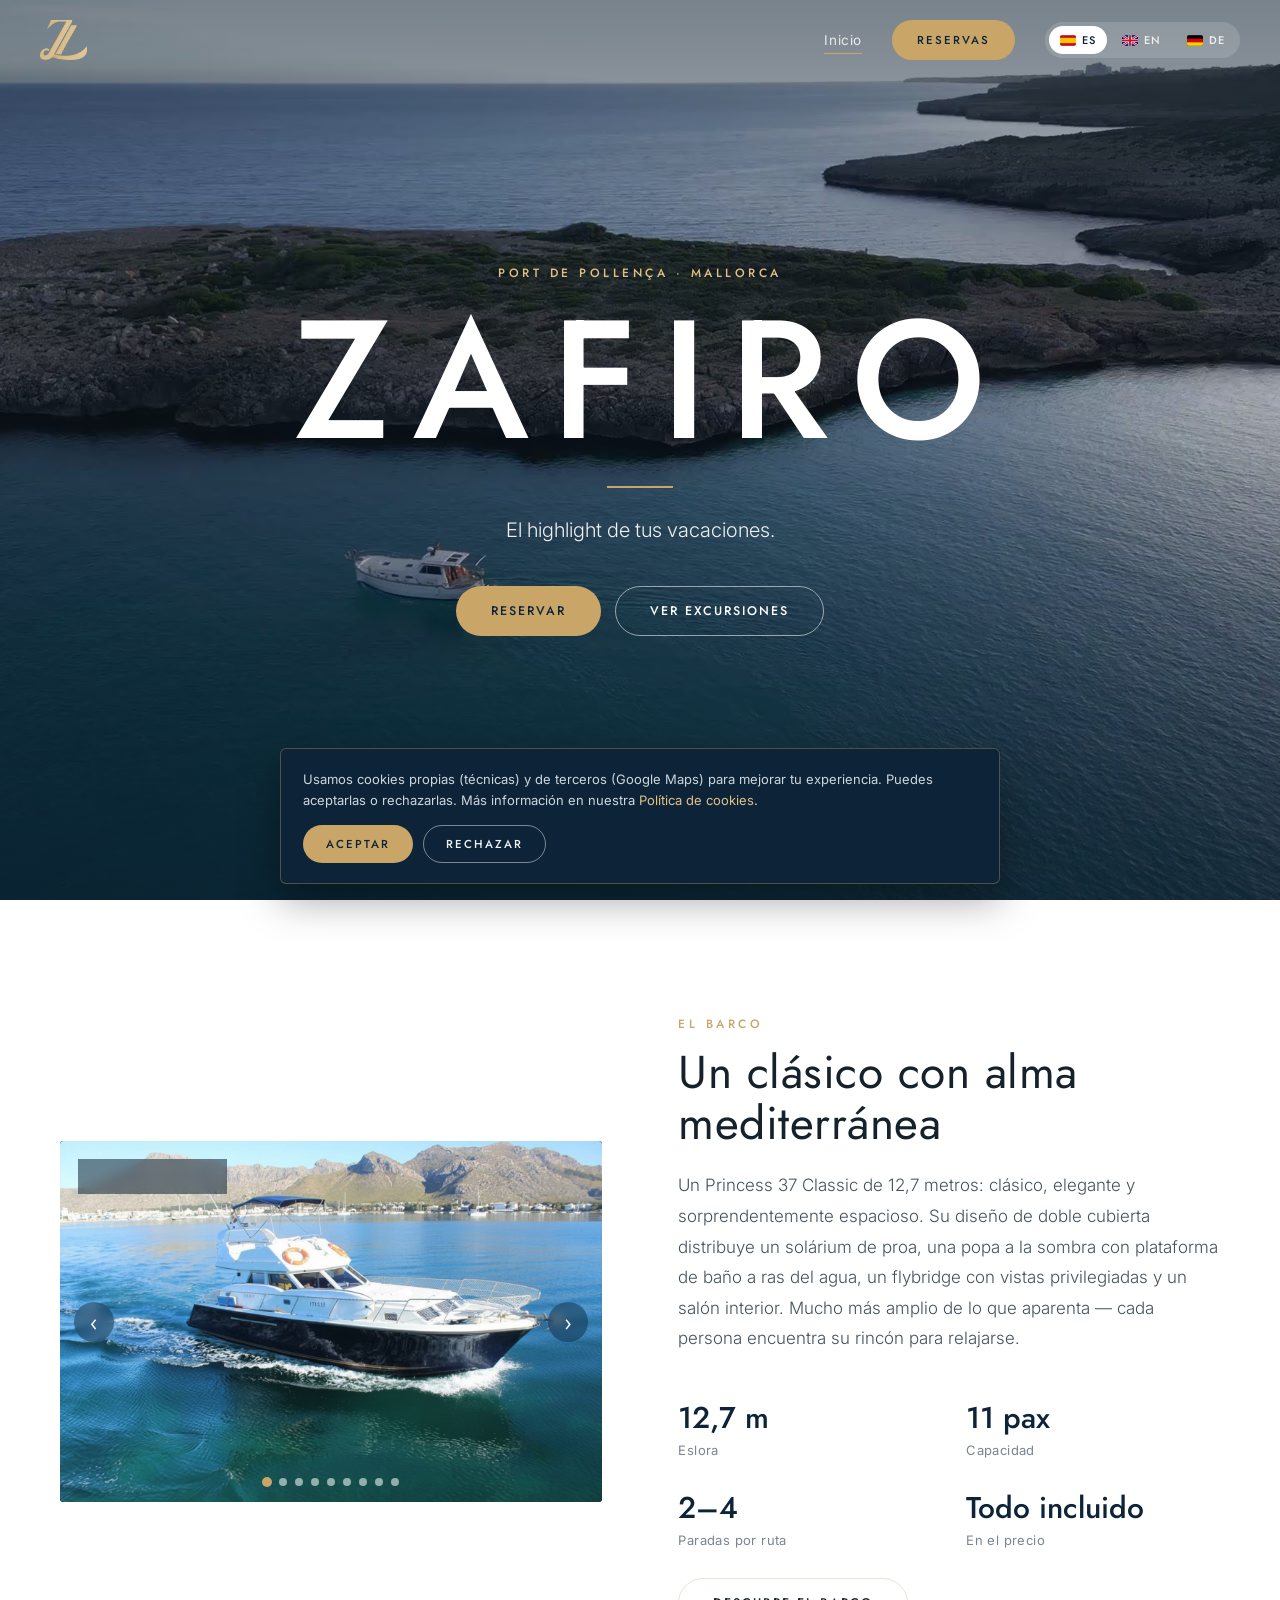
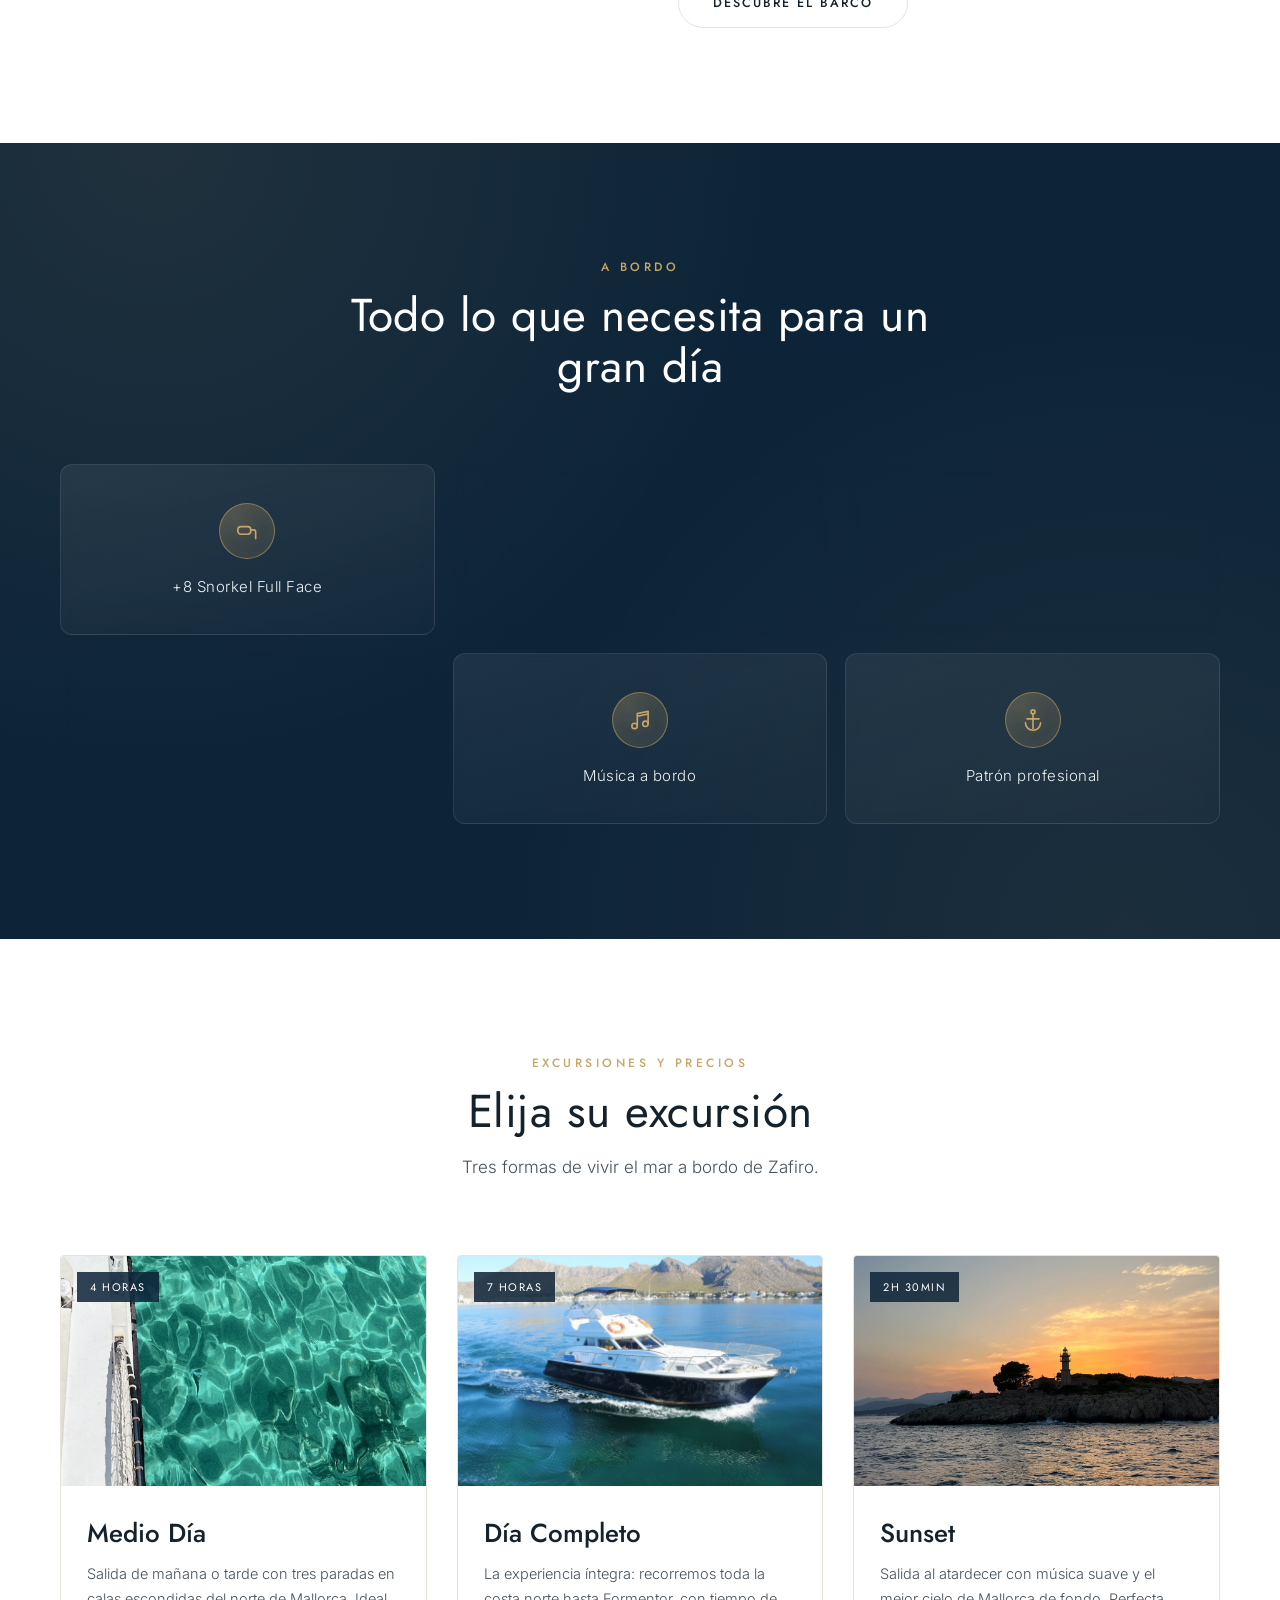
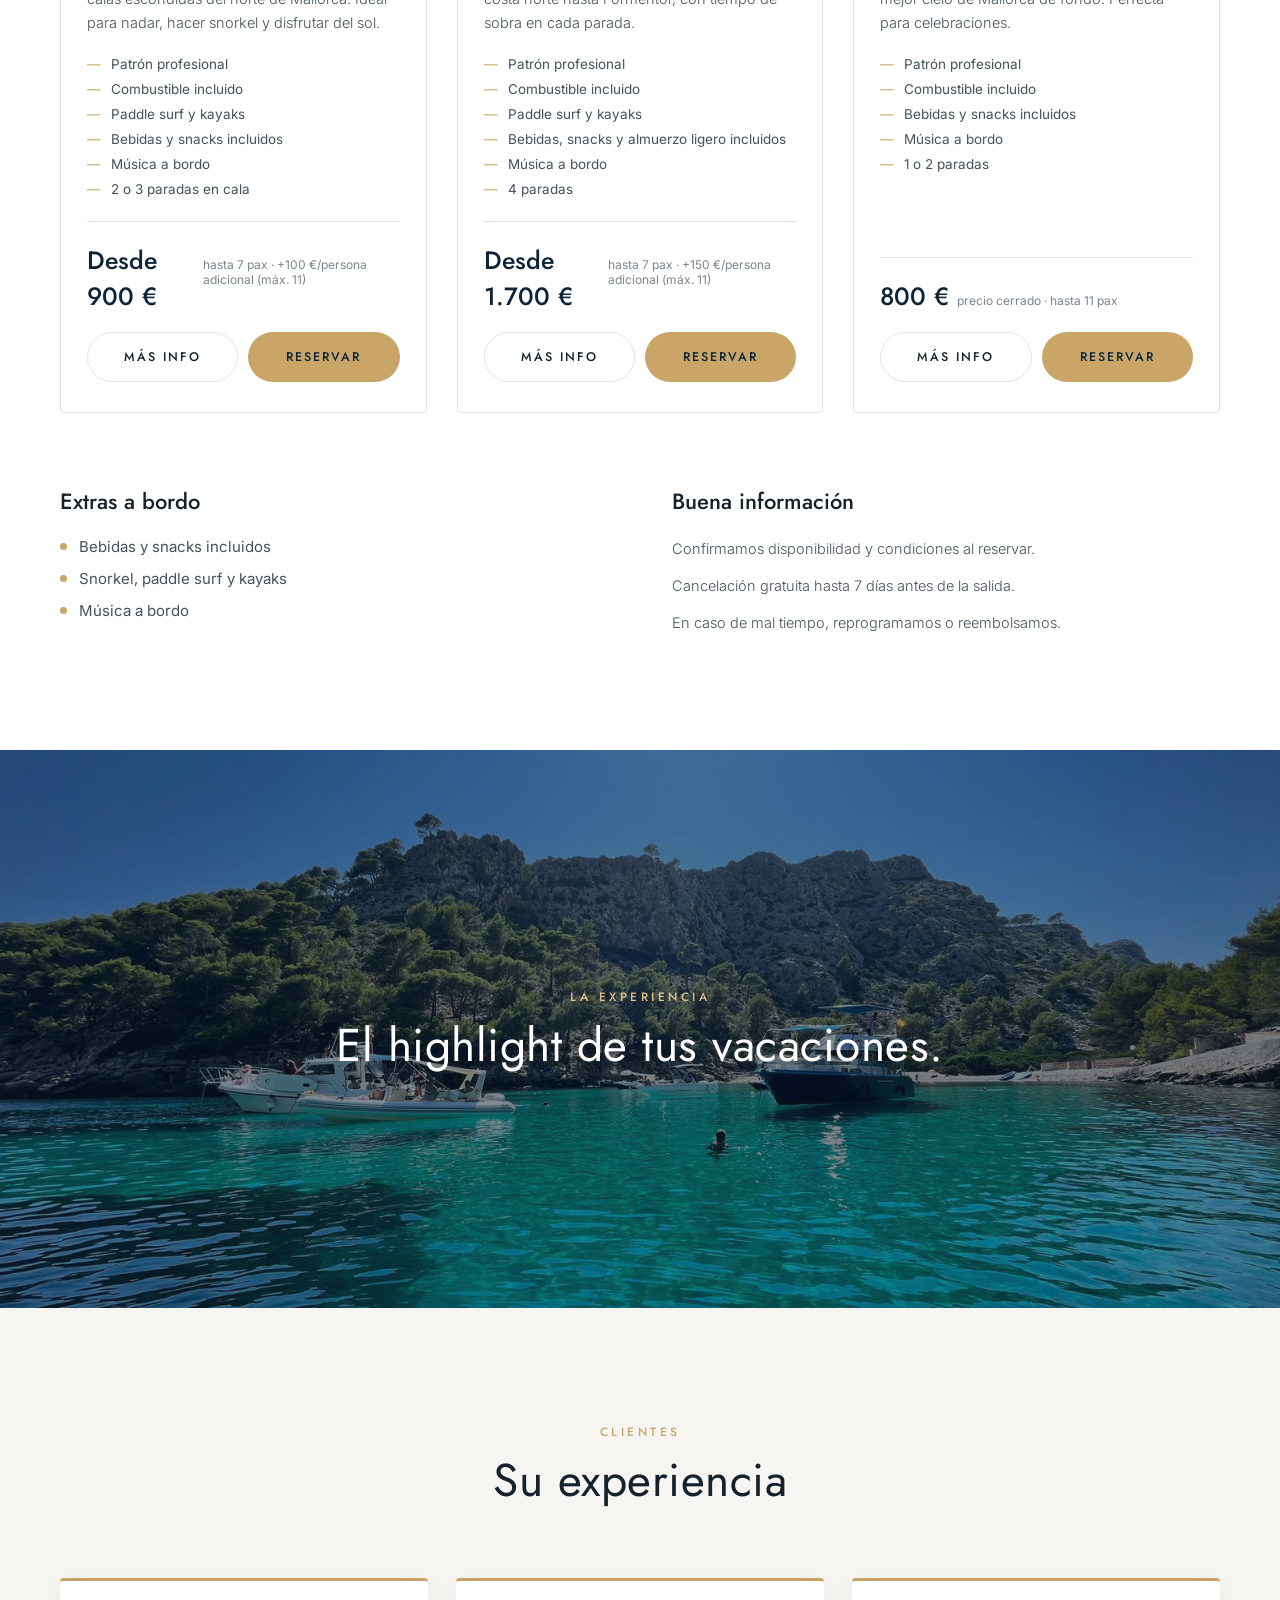
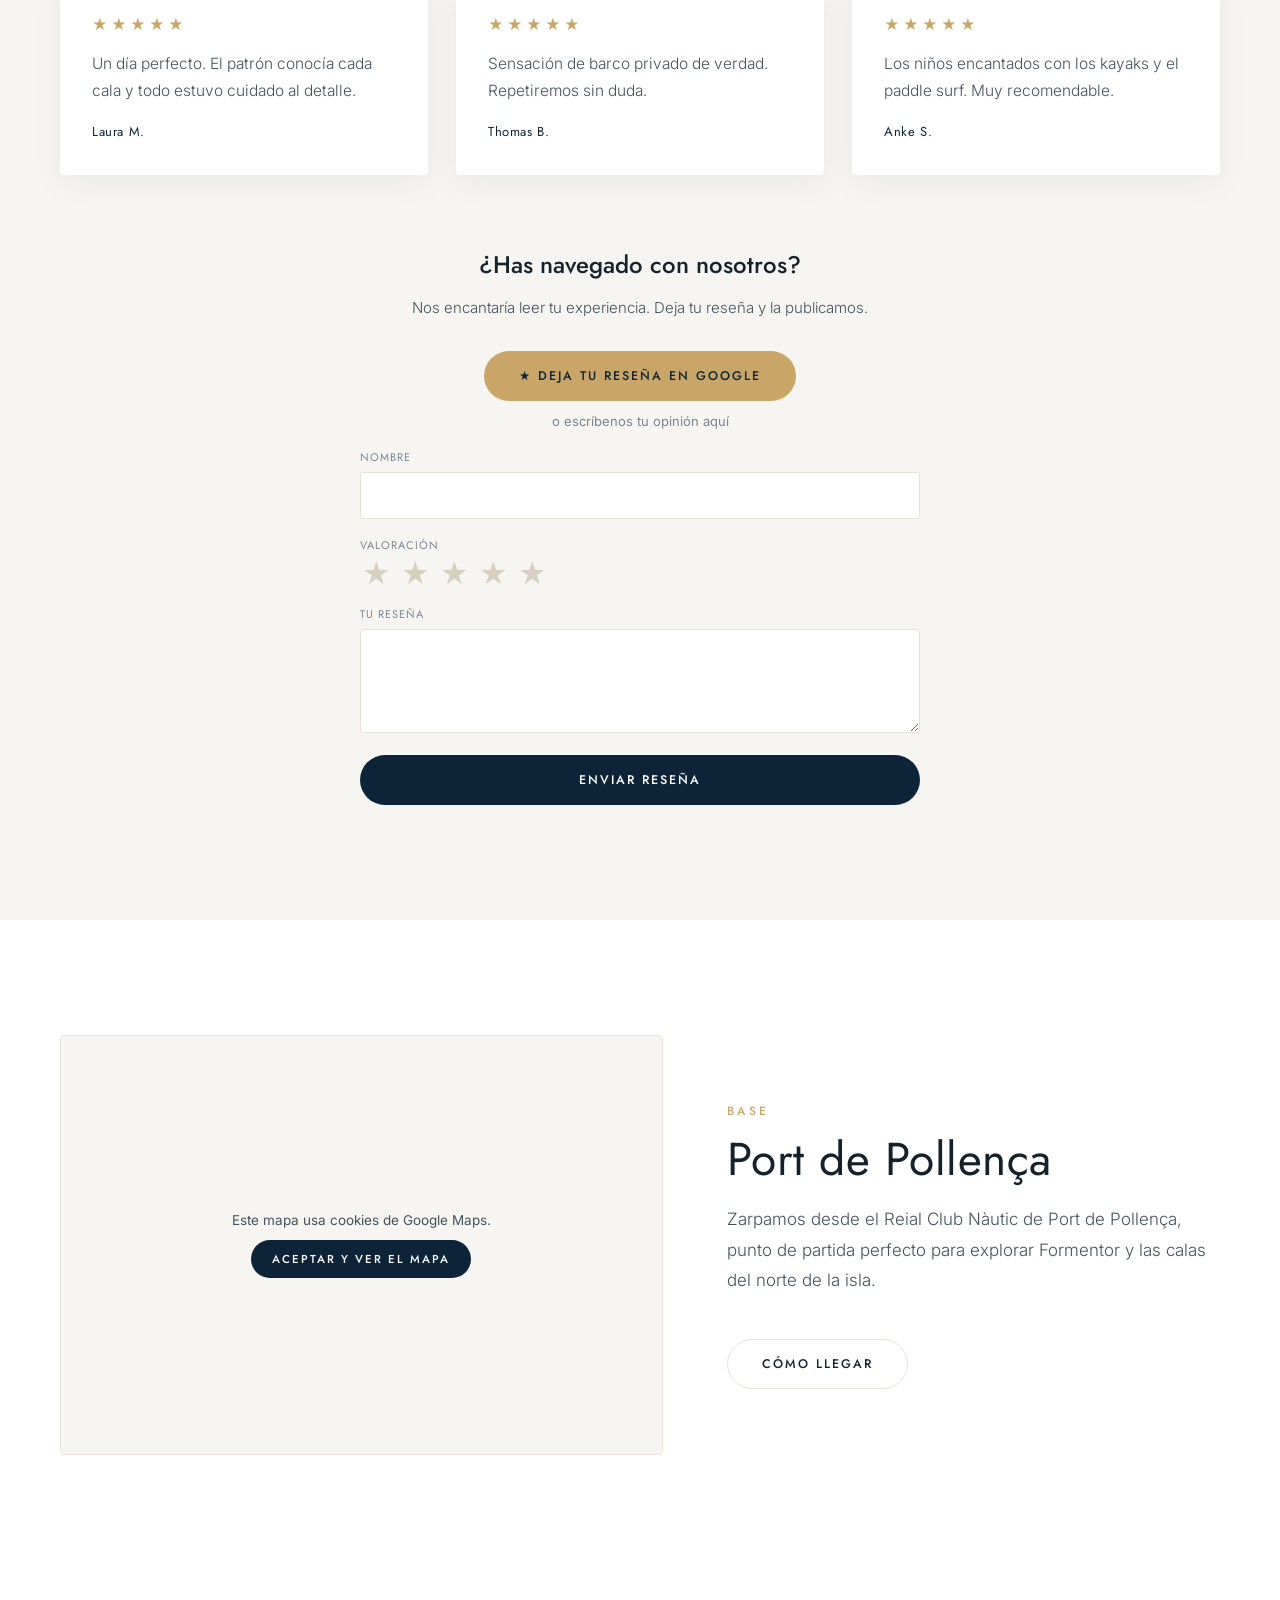
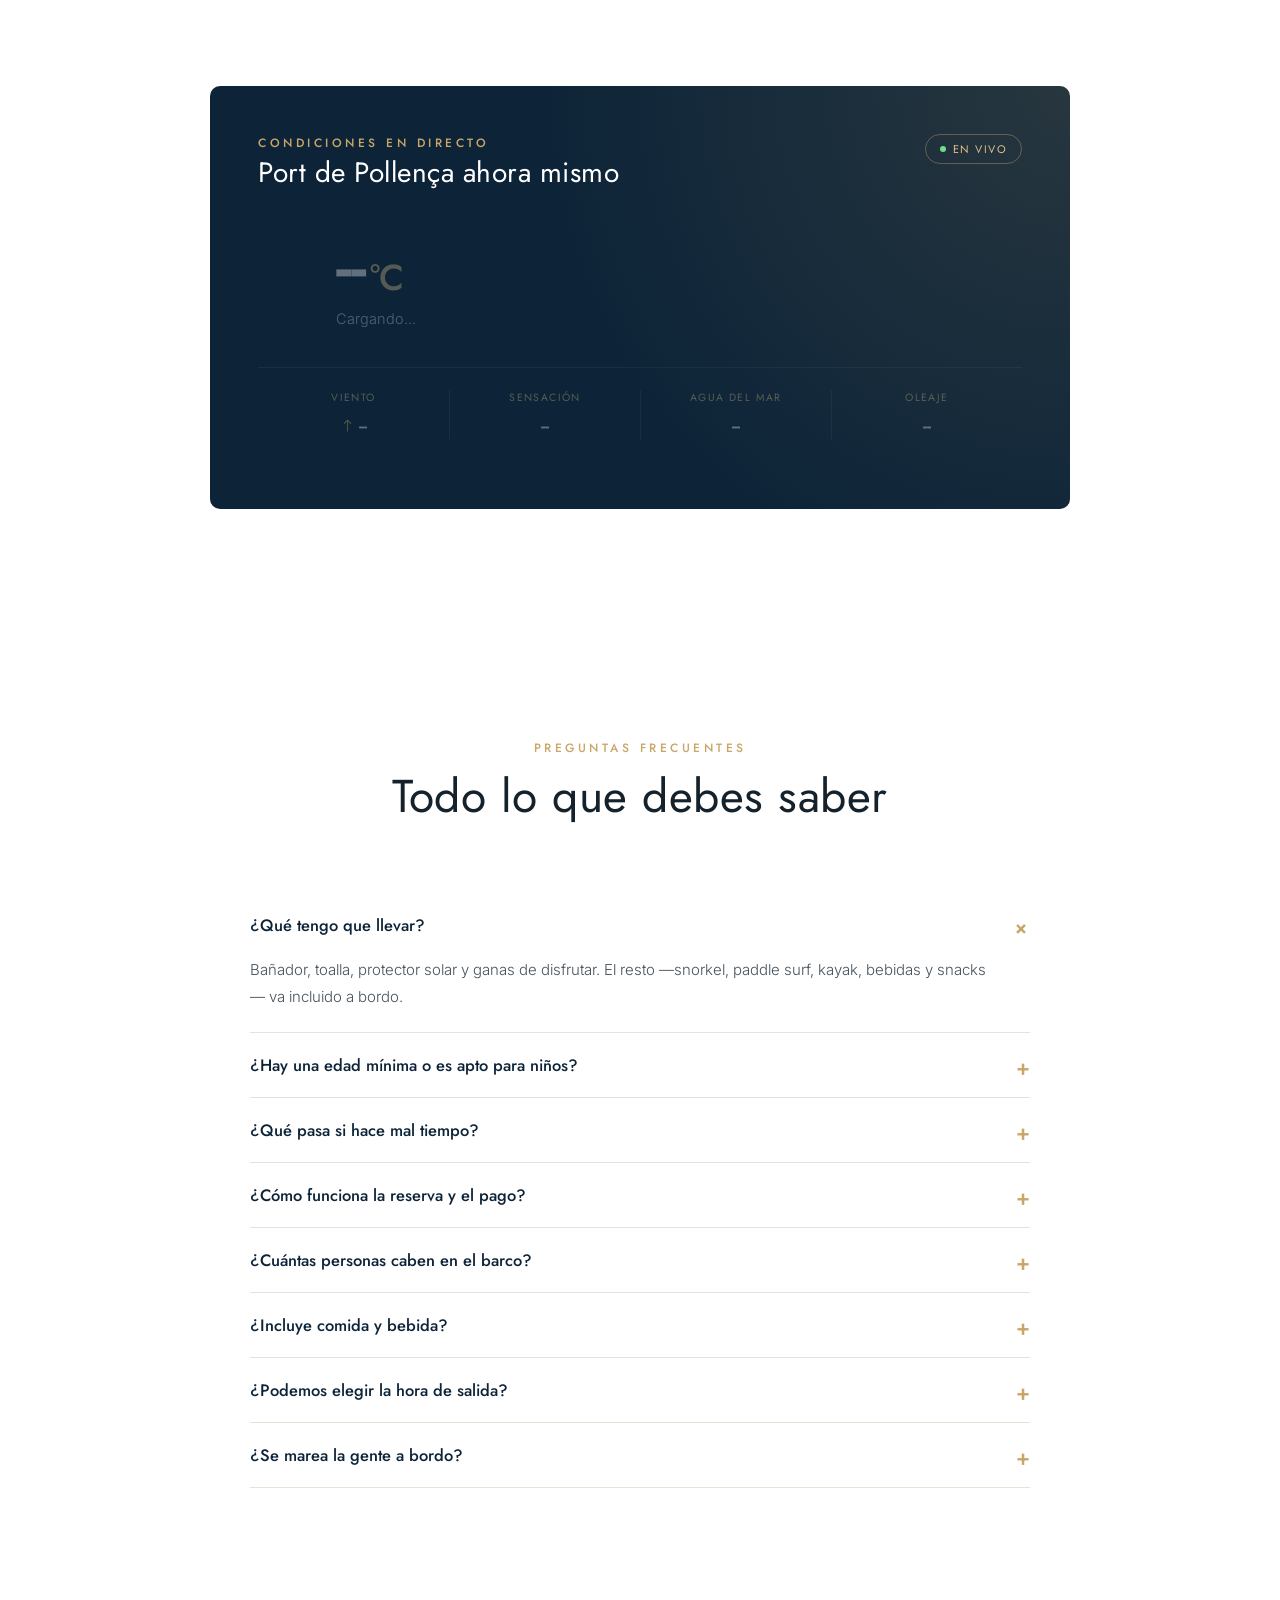
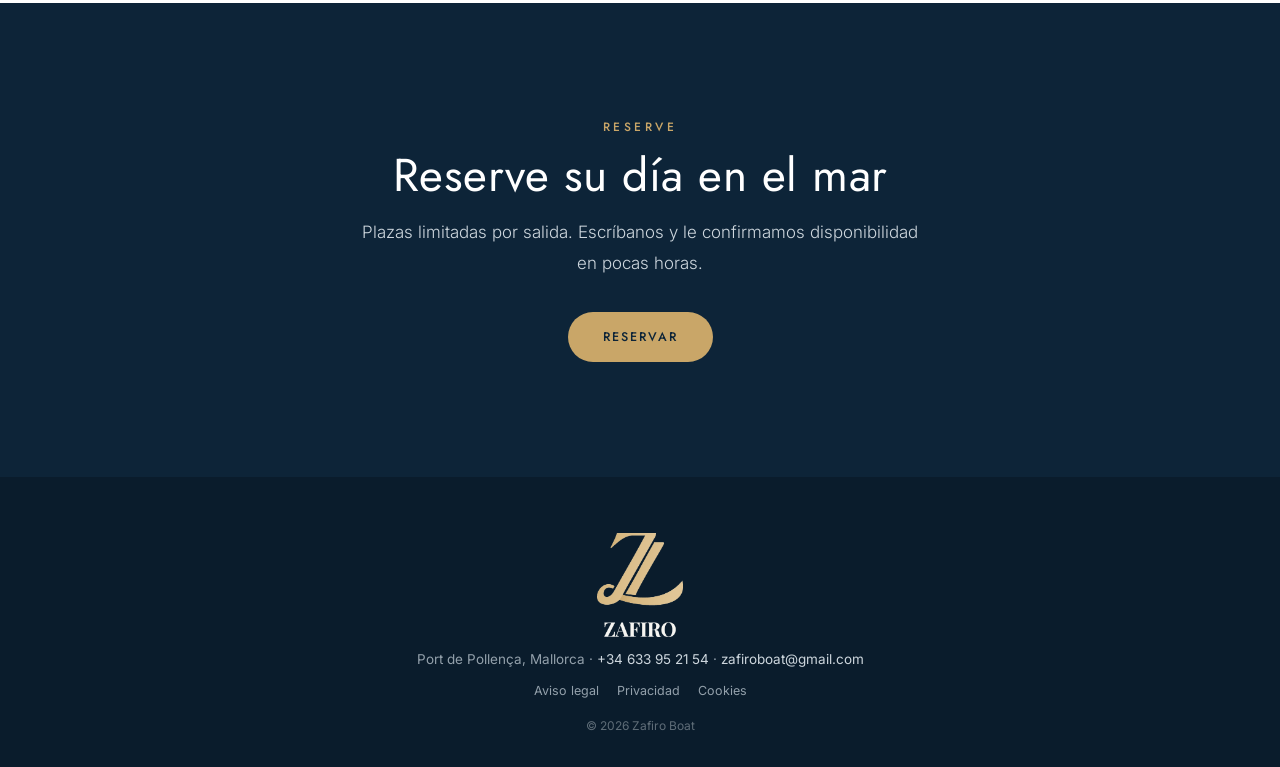
==== commit 9080742f: "Add online booking buttons (hidden behind ?reservas=1 until payments go live) - Nav: new 'Reservar a" ====
--- a/index.html
+++ b/index.html
@@ -5,6 +5,22 @@
 <meta name="viewport" content="width=device-width, initial-scale=1">
 <title>Zafiro Boat — Excursiones privadas en barco · Port de Pollença, Mallorca</title>
 <meta name="description" content="Excursiones privadas en barco por la costa norte de Mallorca. Medio día, día completo y sunset desde el Puerto de Pollença. Todo incluido: paddle surf, kayaks y patrón profesional.">
+<link rel="canonical" href="https://zafiroboat.com/">
+<meta name="robots" content="index, follow, max-image-preview:large">
+<meta name="theme-color" content="#0d2438">
+<meta property="og:type" content="website">
+<meta property="og:site_name" content="Zafiro Boat">
+<meta property="og:title" content="Zafiro Boat — Excursiones privadas en barco · Port de Pollença, Mallorca">
+<meta property="og:description" content="Excursiones privadas en barco por la costa norte de Mallorca. Medio día, día completo y sunset desde el Puerto de Pollença. Todo incluido: paddle surf, kayaks y patrón profesional.">
+<meta property="og:url" content="https://zafiroboat.com/">
+<meta property="og:image" content="https://zafiroboat.com/assets/img/banner.jpg">
+<meta property="og:locale" content="es_ES">
+<meta property="og:locale:alternate" content="en_US">
+<meta property="og:locale:alternate" content="de_DE">
+<meta name="twitter:card" content="summary_large_image">
+<meta name="twitter:title" content="Zafiro Boat — Excursiones privadas en barco · Port de Pollença, Mallorca">
+<meta name="twitter:description" content="Excursiones privadas en barco por la costa norte de Mallorca. Medio día, día completo y sunset desde el Puerto de Pollença. Todo incluido: paddle surf, kayaks y patrón profesional.">
+<meta name="twitter:image" content="https://zafiroboat.com/assets/img/banner.jpg">
 <link rel="icon" type="image/png" href="assets/favicon.png">
 <link rel="icon" type="image/png" sizes="48x48" href="assets/favicon-48.png">
 <link rel="apple-touch-icon" href="assets/apple-touch-icon.png">
@@ -71,7 +87,8 @@
   <div class="brand" onclick="goSection('top')"><img src="assets/logo-z.png" alt="Zafiro"></div>
   <div class="nav-right">
     <button class="nav-link" data-sec="top" data-t="nav.inicio" onclick="goSection('top')"></button>
-    <button class="btn btn-gold nav-reservas" data-view="contacto" data-t="nav.reservas" onclick="go('contacto')"></button>
+    <button class="btn btn-gold nav-reservas" id="nav-contact" data-view="contacto" data-t="nav.reservas" onclick="go('contacto')"></button>
+    <a class="btn btn-gold nav-book" id="nav-book" href="#" data-t="nav.book" hidden></a>
     <div class="lang" role="group" aria-label="Idioma / Language">
       <button class="lang-btn active" data-lang="es" onclick="setLang('es')"><svg width="16" height="11" viewBox="0 0 18 12" aria-hidden="true"><rect width="18" height="12" fill="#c60b1e"/><rect y="3" width="18" height="6" fill="#ffc400"/></svg>ES</button>
       <button class="lang-btn" data-lang="en" onclick="setLang('en')"><svg width="16" height="11" viewBox="0 0 60 40" aria-hidden="true"><rect width="60" height="40" fill="#012169"/><path d="M0 0l60 40M60 0L0 40" stroke="#fff" stroke-width="8"/><path d="M0 0l60 40M60 0L0 40" stroke="#c8102e" stroke-width="4"/><path d="M30 0v40M0 20h60" stroke="#fff" stroke-width="12"/><path d="M30 0v40M0 20h60" stroke="#c8102e" stroke-width="7"/></svg>EN</button>
@@ -95,7 +112,7 @@
       <div class="hero-rule"></div>
       <p class="hero-sub" data-t="home.heroSubtitle"></p>
       <div class="hero-ctas">
-        <button class="btn btn-gold" data-t="home.heroCta1" onclick="go('contacto')"></button>
+        <button class="btn btn-gold" data-t="home.heroCta1" onclick="bookOrContact()"></button>
         <button class="btn btn-outline" data-t="home.heroCta2" onclick="goSection('excursiones')"></button>
       </div>
     </div>
@@ -262,7 +279,7 @@
       <div class="eyebrow" style="color:var(--gold)" data-t="home.ctaTag"></div>
       <h2 class="h-sec" data-t="home.ctaTitle"></h2>
       <p class="lead" data-t="home.ctaBody"></p>
-      <button class="btn btn-gold" data-t="home.ctaButton" onclick="go('contacto')"></button>
+      <button class="btn btn-gold" data-t="home.ctaButton" onclick="bookOrContact()"></button>
     </div>
   </section>
 </main>
@@ -323,7 +340,7 @@
 
 var I18N = {
   es: {
-    nav: { inicio: 'Inicio', barco: 'El Barco', excursiones: 'Excursiones', opiniones: 'Opiniones', contacto: 'Contacto', reservas: 'Reservas', cta: 'Reservar' },
+    nav: { inicio: 'Inicio', barco: 'El Barco', excursiones: 'Excursiones', opiniones: 'Opiniones', contacto: 'Contacto', reservas: 'Reservas', book: 'Reservar ahora', contactUs: 'Contáctanos', cta: 'Reservar' },
     home: {
       heroTag: 'Port de Pollença · Mallorca',
       heroSubtitle: 'El highlight de tus vacaciones.',
@@ -378,7 +395,7 @@
     },
   },
   en: {
-    nav: { inicio: 'Home', barco: 'The Boat', excursiones: 'Excursions', opiniones: 'Reviews', contacto: 'Contact', reservas: 'Book', cta: 'Book Now' },
+    nav: { inicio: 'Home', barco: 'The Boat', excursiones: 'Excursions', opiniones: 'Reviews', contacto: 'Contact', reservas: 'Book', book: 'Book now', contactUs: 'Contact us', cta: 'Book Now' },
     home: {
       heroTag: 'Port de Pollença · Mallorca',
       heroSubtitle: 'The highlight of your holiday.',
@@ -433,7 +450,7 @@
     },
   },
   de: {
-    nav: { inicio: 'Start', barco: 'Das Boot', excursiones: 'Ausflüge', opiniones: 'Bewertungen', contacto: 'Kontakt', reservas: 'Buchen', cta: 'Buchen' },
+    nav: { inicio: 'Start', barco: 'Das Boot', excursiones: 'Ausflüge', opiniones: 'Bewertungen', contacto: 'Kontakt', reservas: 'Buchen', book: 'Jetzt buchen', contactUs: 'Kontakt', cta: 'Buchen' },
     home: {
       heroTag: 'Port de Pollença · Mallorca',
       heroSubtitle: 'Das Highlight Ihres Urlaubs.',
@@ -501,6 +518,21 @@
 
 var lang = 'es', view = 'home';
 var TOUR_PAGES = ['tour-medio-dia.html', 'tour-dia-completo.html', 'tour-sunset.html'];
+var TRIP_IDS = ['medio', 'completo', 'sunset']; // mismo orden que las tarjetas; son los ids de la pantalla de reservas
+
+/* ---------- reservas online (ver ZB en site.js) ---------- */
+function bookingOn() { return !!(window.ZB && ZB.bookingEnabled()); }
+function applyBooking() {
+  var on = bookingOn();
+  var book = document.getElementById('nav-book');
+  document.getElementById('nav').classList.toggle('booking-on', on);
+  if (book) { book.hidden = !on; if (on) book.href = ZB.bookingHref(); }
+  // Con reserva online, el botón dorado reserva y "Contáctanos" (nuevo) lleva al formulario donde antes llevaba "Reservas".
+  var c = document.getElementById('nav-contact');
+  if (c) { c.className = on ? 'btn btn-contact nav-reservas' : 'btn btn-gold nav-reservas'; c.setAttribute('data-t', on ? 'nav.contactUs' : 'nav.reservas'); if (on) c.setAttribute('aria-label', T('nav.contactUs')); else c.removeAttribute('aria-label'); }
+}
+/* Botones "Reservar": a la reserva online si está activa; si no, al formulario de contacto de siempre. */
+function bookOrContact() { if (bookingOn()) location.href = ZB.bookingHref(); else go('contacto'); }
 
 function T(path) { var o = I18N[lang]; path.split('.').forEach(function (k) { o = o && o[k]; }); return o == null ? '' : o; }
 function el(tag, cls, txt) { var e = document.createElement(tag); if (cls) e.className = cls; if (txt != null) e.textContent = txt; return e; }
@@ -515,7 +547,7 @@
     b.classList.toggle('active', b.getAttribute('data-view') === v);
   });
   document.getElementById('nav').classList.remove('open');
-  if (history.replaceState) history.replaceState(null, '', v === 'home' ? location.pathname : '#contacto');
+  if (history.replaceState) history.replaceState(null, '', v === 'home' ? location.pathname + location.search : '#contacto');
   window.scrollTo(0, 0);
   onScroll();
 }
@@ -539,6 +571,7 @@
   lang = l;
   document.documentElement.lang = l;
   document.querySelectorAll('.lang-btn').forEach(function (b) { b.classList.toggle('active', b.getAttribute('data-lang') === l); });
+  applyBooking();
   applyText();
   renderHome();
   renderExcursions();
@@ -602,7 +635,9 @@
           '</div>' +
         '</div>' +
       '</div>';
-    card.querySelector('button').onclick = function () { goReserva(c.name); };
+    card.querySelector('button').onclick = function () {
+      if (bookingOn()) location.href = ZB.bookingHref(TRIP_IDS[ci]); else goReserva(c.name);
+    };
     grid.appendChild(card);
   });
   var ex = document.getElementById('exc-extras'); ex.innerHTML = '';
--- a/styles.css
+++ b/styles.css
@@ -73,6 +73,10 @@
   .nav.solid .lang-btn:hover { color: var(--navy); }
   .nav.solid .lang-btn.active { background: var(--navy); color: #fff; }
   .nav .btn { padding: 11px 24px; font-size: 11.5px; }
+  .nav .btn-contact { background: transparent; border-color: rgba(255,255,255,0.55); color: #fff; }
+  .nav .btn-contact:hover { background: rgba(255,255,255,0.14); color: #fff; }
+  .nav.solid .btn-contact { border-color: var(--line); color: var(--ink); }
+  .nav.solid .btn-contact:hover { border-color: var(--gold); background: transparent; color: var(--ink); }
   .nav-toggle { display: none; background: none; border: none; cursor: pointer; padding: 6px; z-index: 101; }
   .nav-toggle span { display: block; width: 24px; height: 2px; background: #fff; margin: 5px 0; transition: .3s; }
   .nav.solid .nav-toggle span { background: var(--navy); }
@@ -245,7 +249,7 @@
     .nav-link { font-size: 12.5px; }
     .lang { gap: 3px; padding: 3px; }
     .lang-btn { gap: 5px; padding: 6px 9px; }
-    .nav .btn.nav-reservas { padding: 10px 18px; }
+    .nav .btn.nav-reservas, .nav .btn.nav-book { padding: 10px 18px; }
     .split, .split.reverse .split-media { grid-template-columns: 1fr; }
     .split.reverse .split-media { order: 0; }
     .split-media img { aspect-ratio: 16 / 11; }
@@ -261,8 +265,16 @@
     .brand img { height: 30px; }
     .nav-link { font-size: 11.5px; }
     .lang-btn { font-size: 0; letter-spacing: 0; gap: 0; padding: 6px 7px; }
-    .nav .btn.nav-reservas { padding: 9px 15px; font-size: 10.5px; }
+    .nav .btn.nav-reservas, .nav .btn.nav-book { padding: 9px 15px; font-size: 10.5px; }
     .nav-right { gap: 9px; }
+    /* Con reserva online hay un botón más en el menú: se oculta "Inicio" y se compactan los botones para que quepan. */
+    .nav.booking-on .nav-link { display: none; }
+    .nav.booking-on .btn.nav-reservas, .nav.booking-on .btn.nav-book { padding: 9px 11px; letter-spacing: 1px; font-size: 10px; white-space: nowrap; }
+    .nav.booking-on .nav-right { gap: 7px; }
+    /* "Contáctanos" pasa a icono (sobre) en móvil; el texto sigue disponible para lectores de pantalla (aria-label). */
+    .nav.booking-on .btn-contact { font-size: 0; width: 36px; height: 36px; padding: 0; position: relative; }
+    .nav.booking-on .btn-contact::before { content: ''; position: absolute; inset: 0; margin: auto; width: 16px; height: 16px; background: currentColor;
+      -webkit-mask: url("data:image/svg+xml,%3Csvg xmlns='http://www.w3.org/2000/svg' viewBox='0 0 24 24'%3E%3Cpath d='M3 5h18v14H3zM3 6l9 7 9-7' fill='none' stroke='black' stroke-width='2' stroke-linejoin='round'/%3E%3C/svg%3E") center / contain no-repeat; mask: url("data:image/svg+xml,%3Csvg xmlns='http://www.w3.org/2000/svg' viewBox='0 0 24 24'%3E%3Cpath d='M3 5h18v14H3zM3 6l9 7 9-7' fill='none' stroke='black' stroke-width='2' stroke-linejoin='round'/%3E%3C/svg%3E") center / contain no-repeat; }
   }
 
 /* --- Excursion card actions (Más info + Reservar) --- */
@@ -393,3 +405,6 @@
 .faq-item .faq-a { padding: 0 30px 22px 0; font-size: 15px; line-height: 1.75; color: var(--ink-soft); font-weight: 300; }
 
 .tour-fact .v.small { font-size: 16px; line-height: 1.4; }
+
+/* SEO: hero titles promoted to h1 keep their visual size */
+h1.title{margin:0;}
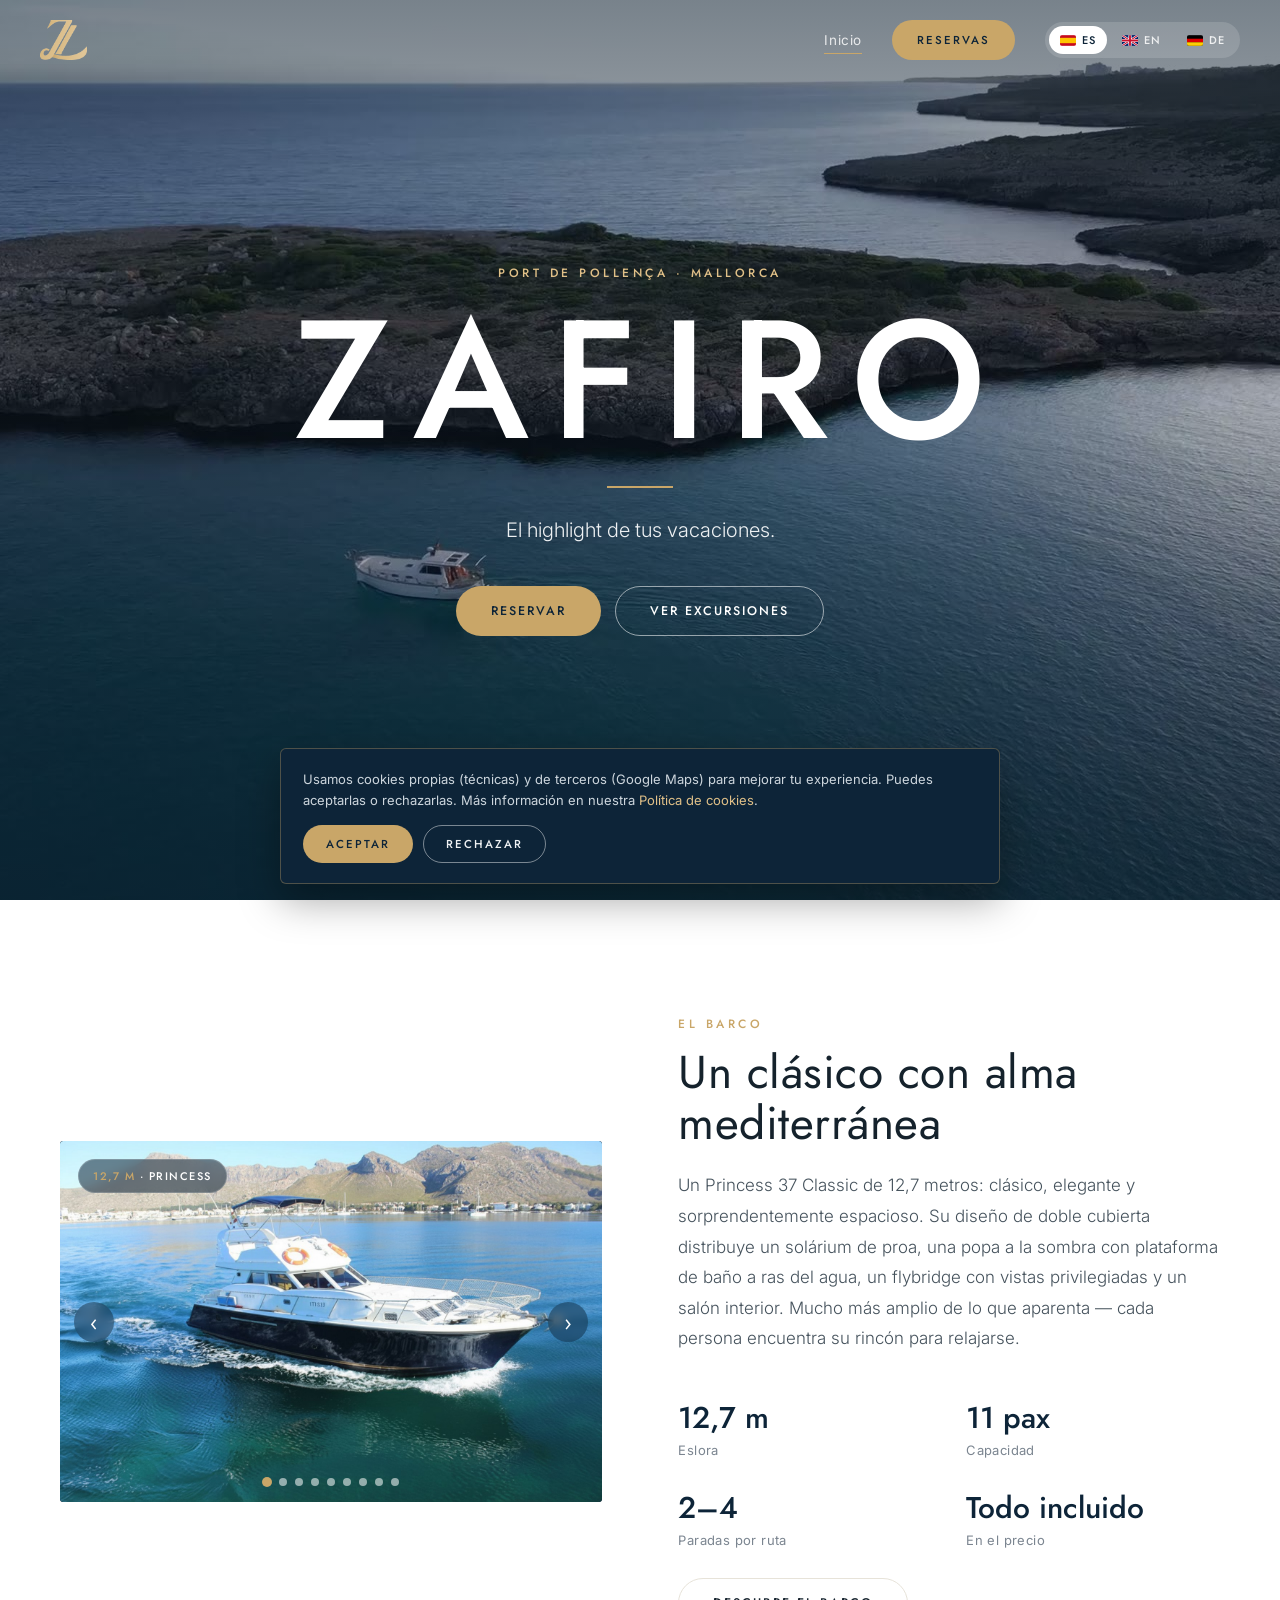
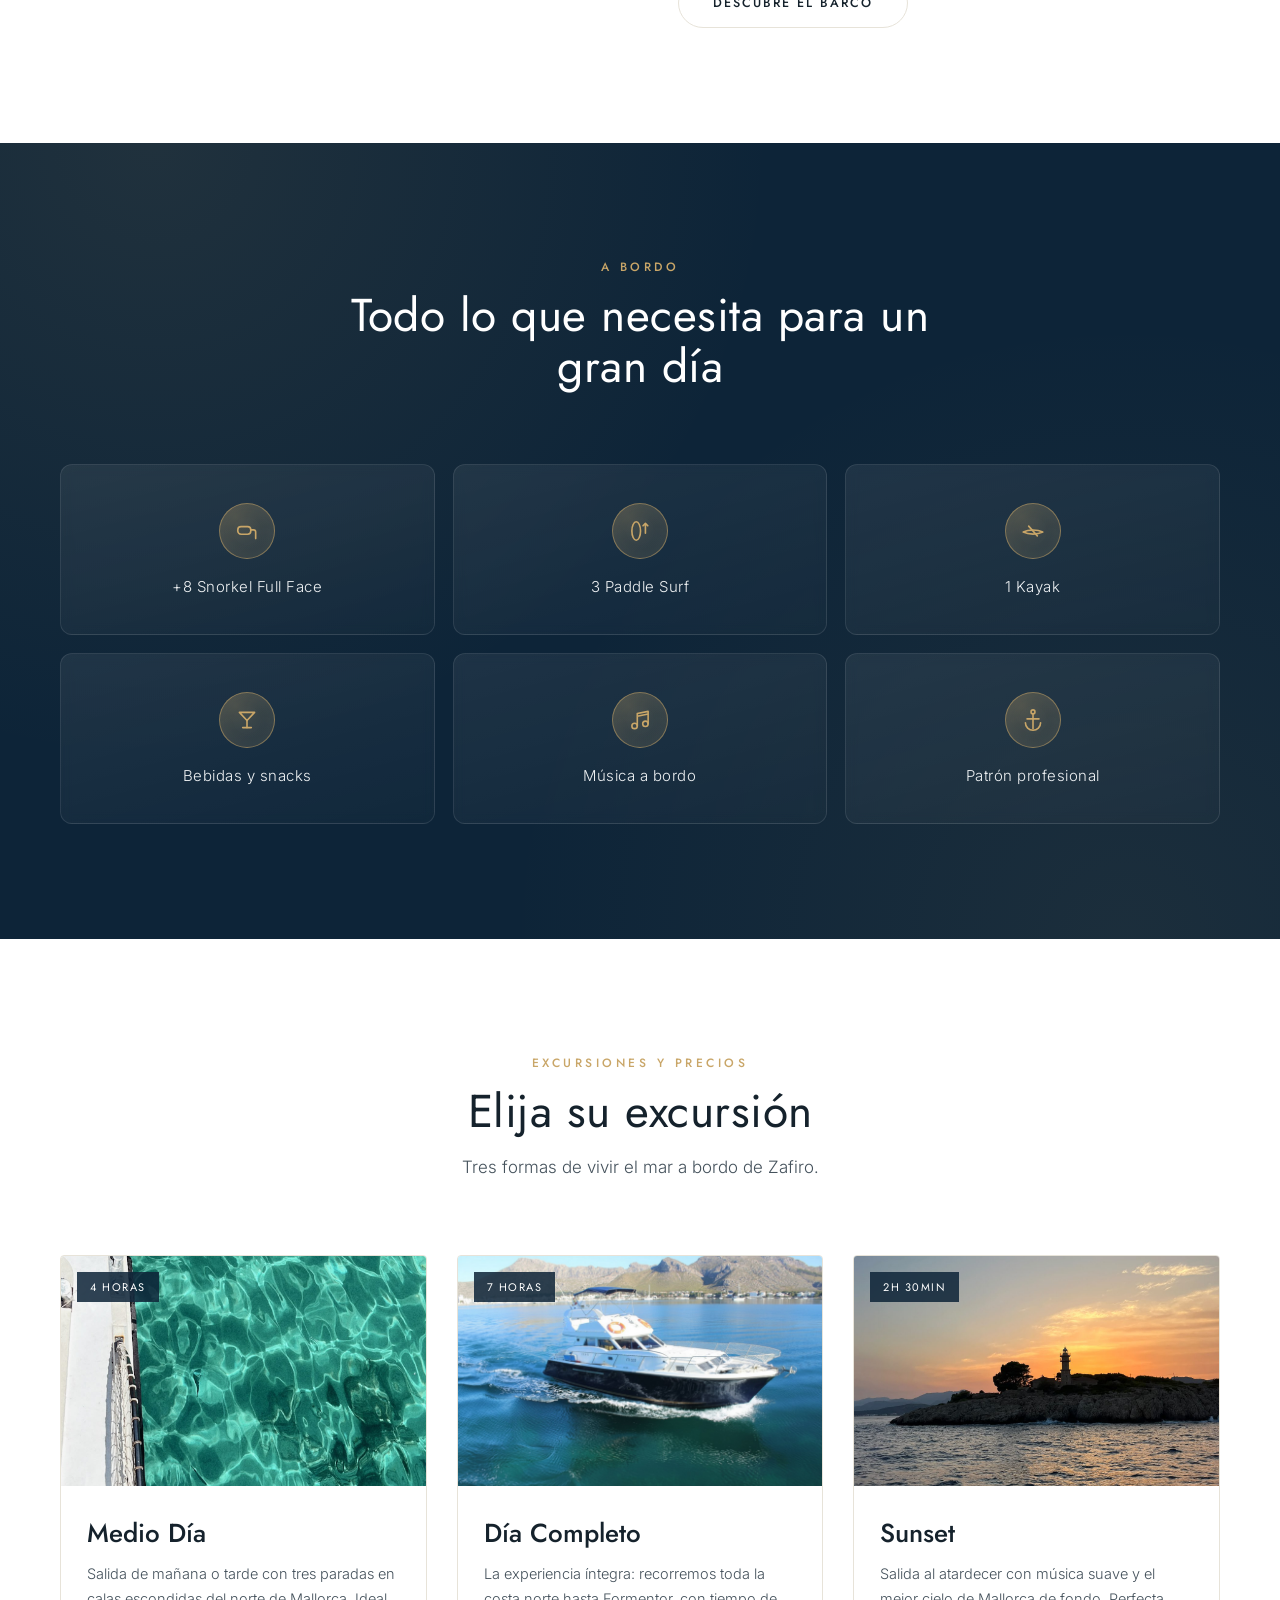
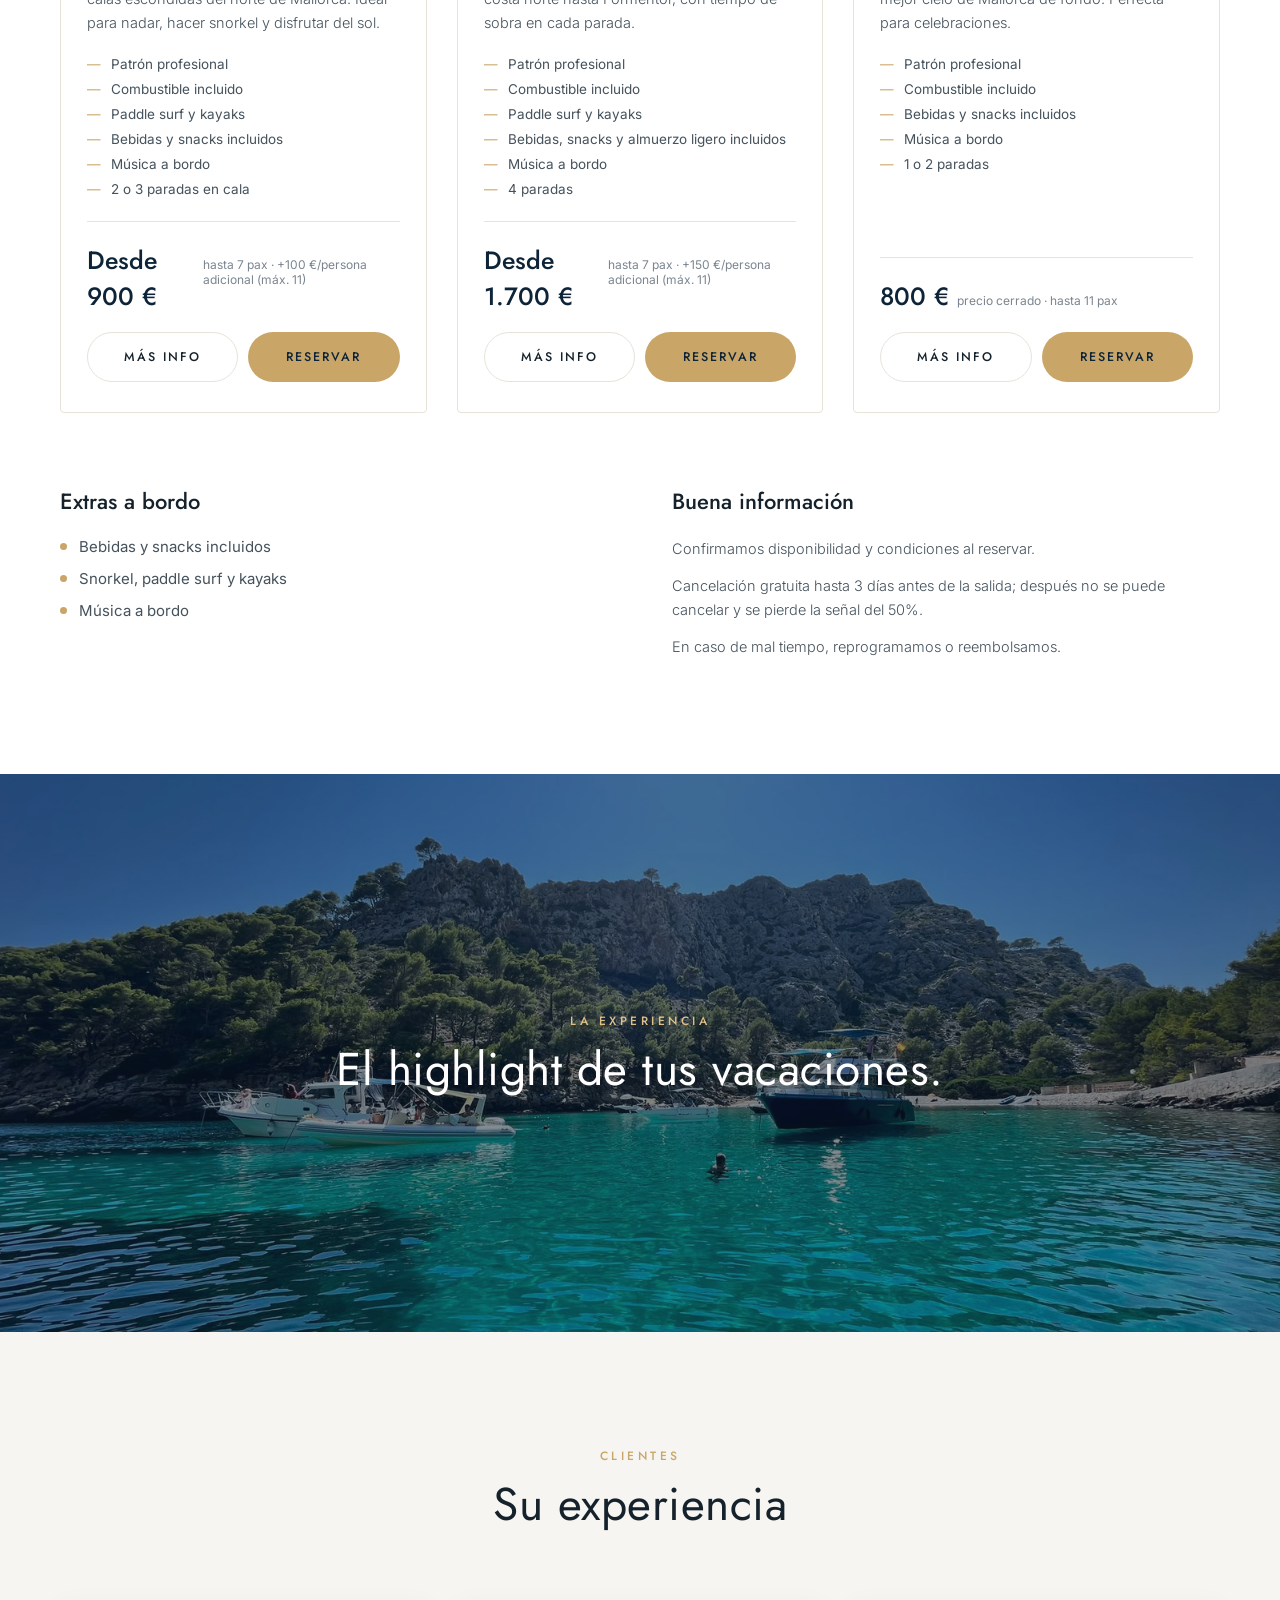
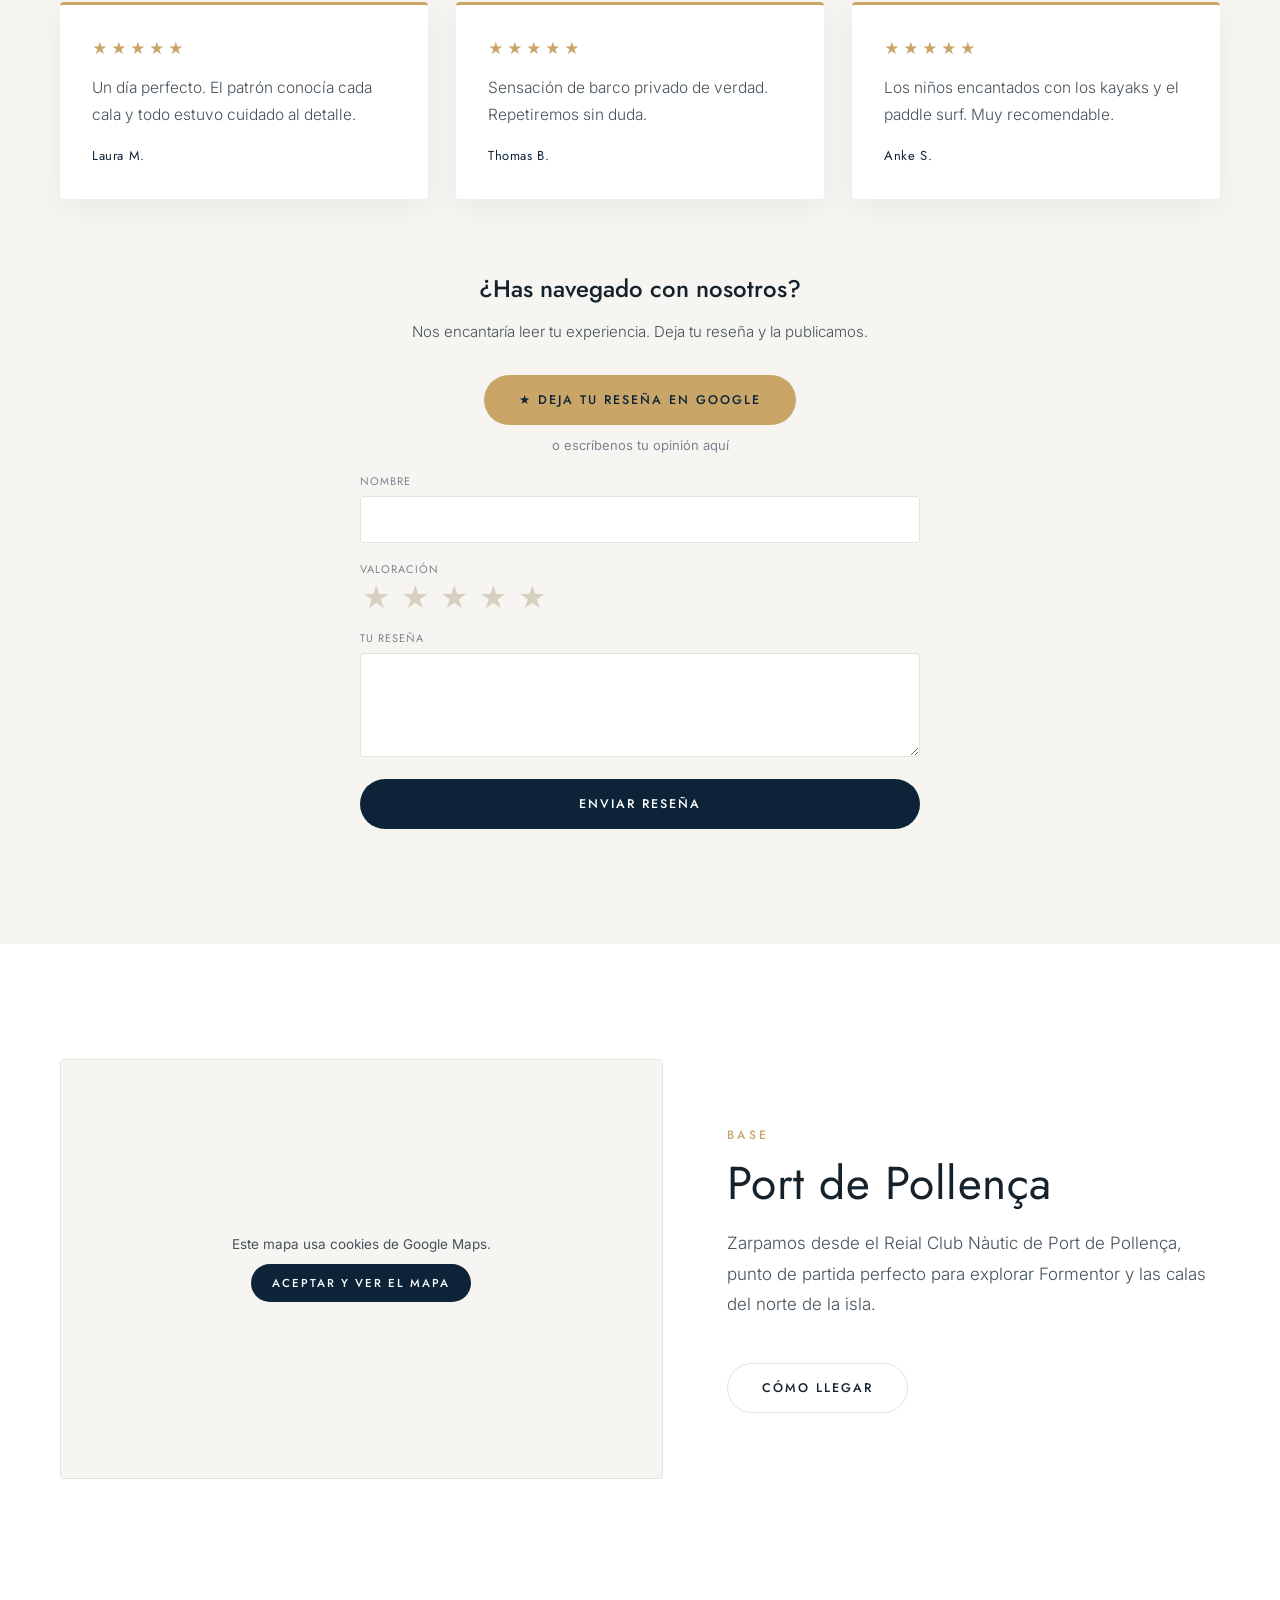
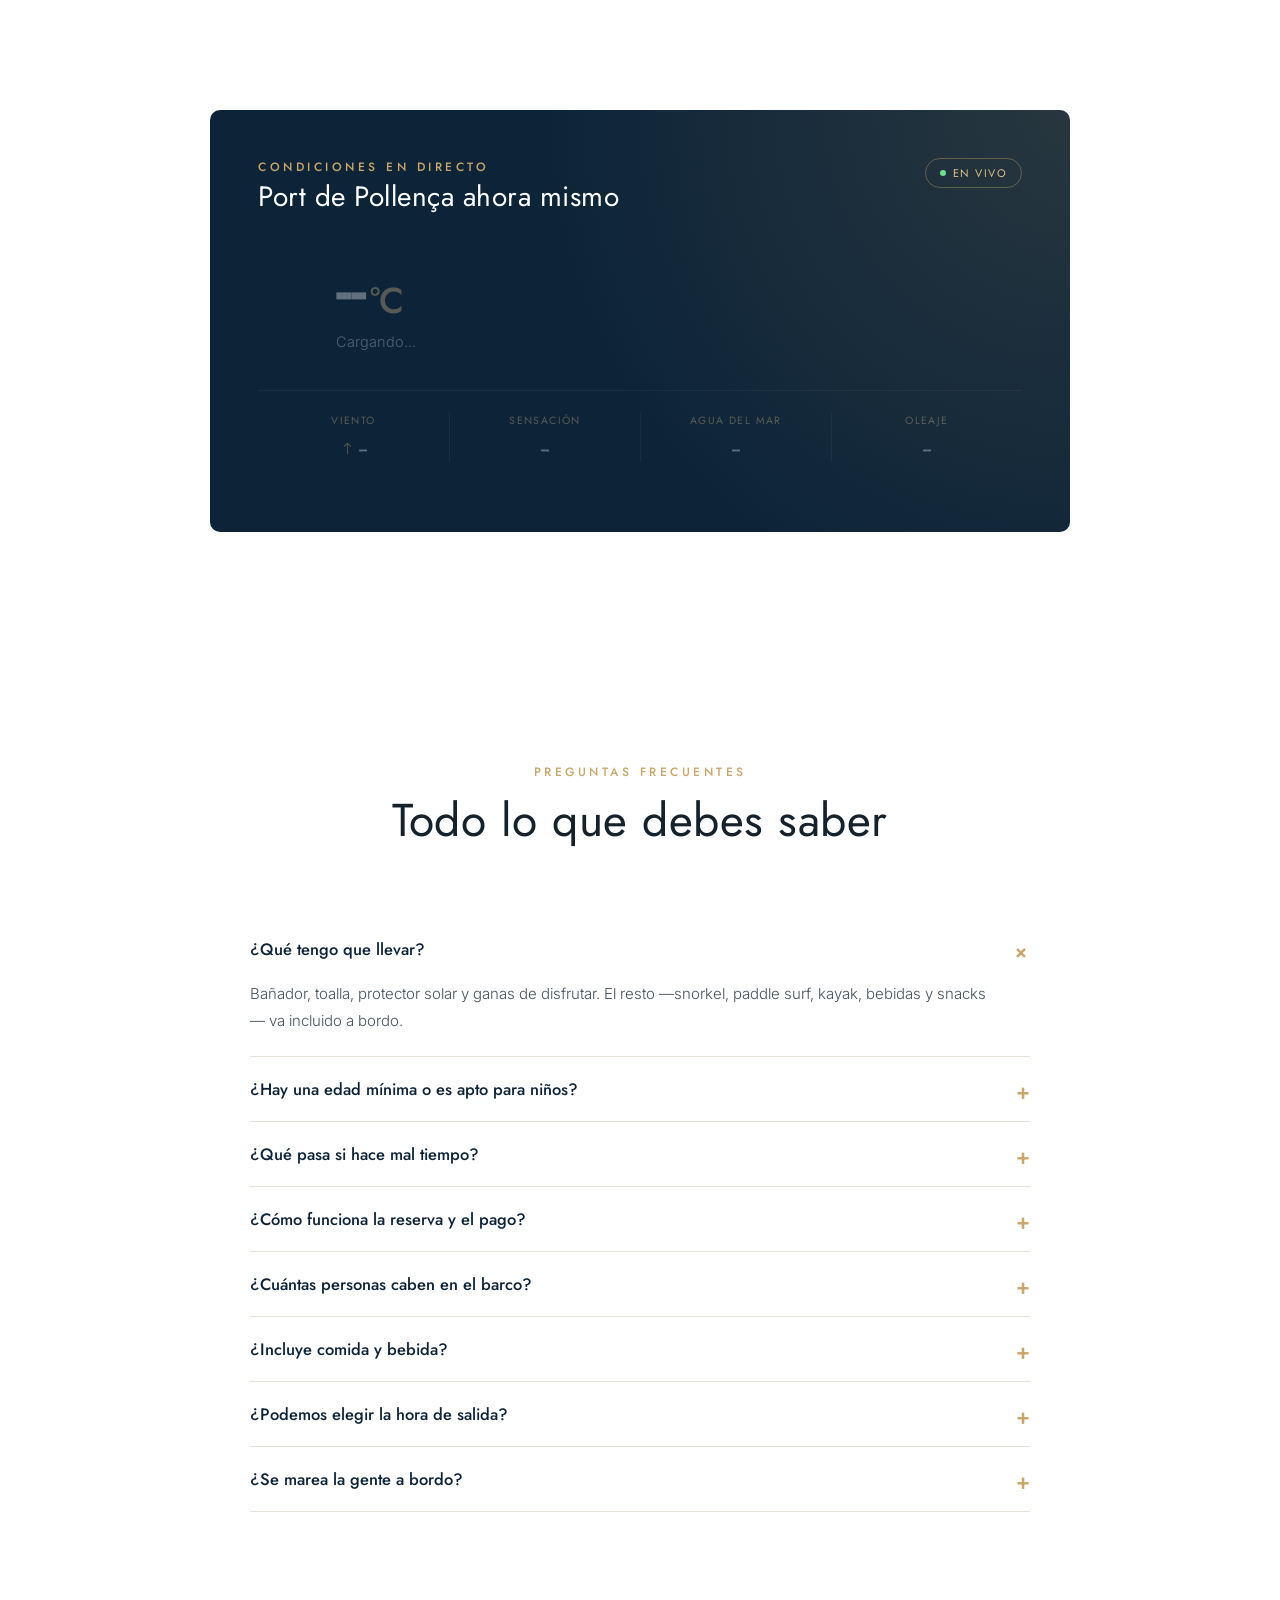
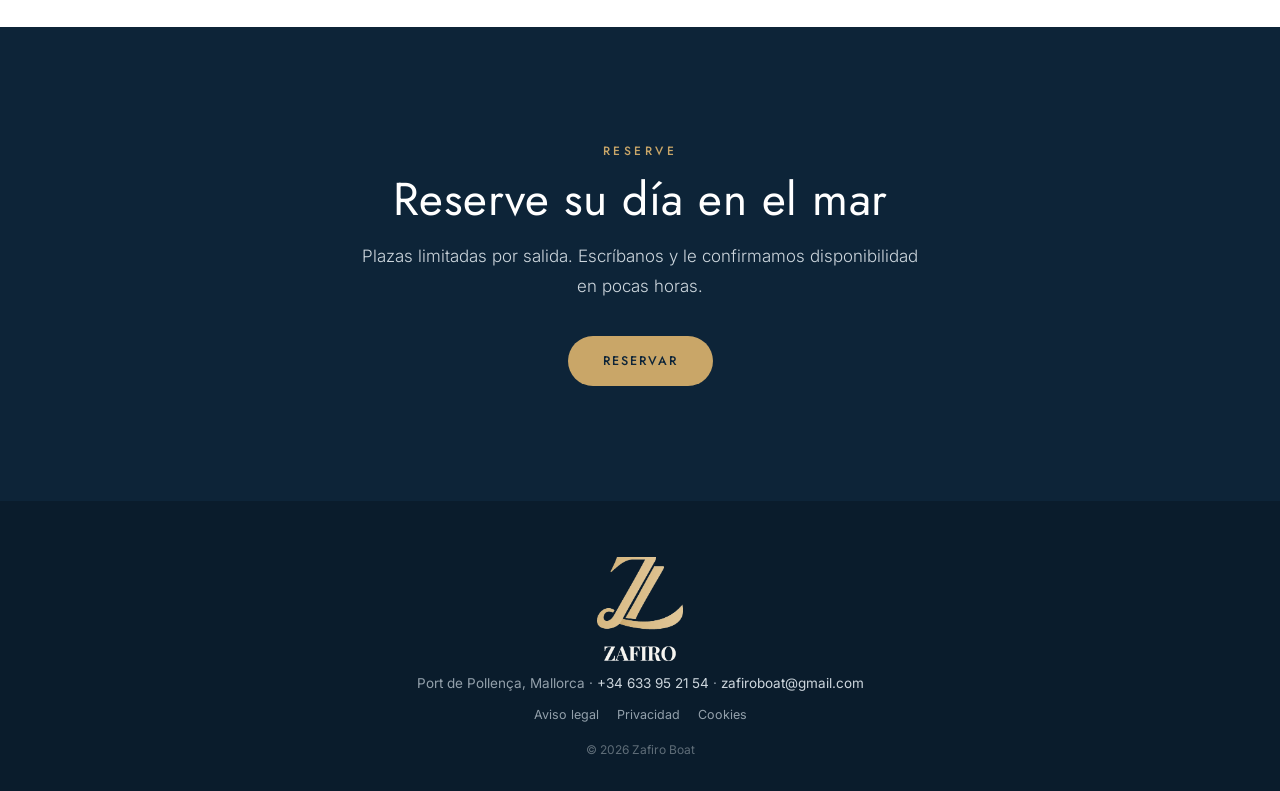
==== commit 0bea3c53: "Update cancellation text: free until 3 days before, deposit forfeited after Co-Authored-By: Claude S" ====
--- a/index.html
+++ b/index.html
@@ -382,7 +382,7 @@
         { img: 'assets/img/sunset.jpg', duration: '2h 30min', name: 'Sunset', desc: 'Salida al atardecer con música suave y el mejor cielo de Mallorca de fondo. Perfecta para celebraciones.', includes: ['Patrón profesional', 'Combustible incluido', 'Bebidas y snacks incluidos','Música a bordo', '1 o 2 paradas'], price: '800 €', priceNote: 'precio cerrado · hasta 11 pax' } ],
       reserveBtn: 'Reservar', moreInfo: 'Más info',
       extrasTitle: 'Extras a bordo', extras: ['Bebidas y snacks incluidos', 'Snorkel, paddle surf y kayaks', 'Música a bordo'],
-      notesTitle: 'Buena información', notes: ['Confirmamos disponibilidad y condiciones al reservar.', 'Cancelación gratuita hasta 7 días antes de la salida.', 'En caso de mal tiempo, reprogramamos o reembolsamos.'],
+      notesTitle: 'Buena información', notes: ['Confirmamos disponibilidad y condiciones al reservar.', 'Cancelación gratuita hasta 3 días antes de la salida; después no se puede cancelar y se pierde la señal del 50%.', 'En caso de mal tiempo, reprogramamos o reembolsamos.'],
     },
     contact: {
       pageTag: 'Contacto', pageTitle: 'Hablemos', infoTitle: 'Datos de contacto',
@@ -437,7 +437,7 @@
         { img: 'assets/img/sunset.jpg', duration: '2h 30min', name: 'Sunset', desc: "An evening sail with soft music and Mallorca's best sky as backdrop. Perfect for celebrations.", includes: ['Professional skipper', 'Fuel included', 'Drinks and snacks included','Music on board', '1 or 2 stops'], price: '€800', priceNote: 'flat price · up to 11 pax' } ],
       reserveBtn: 'Book', moreInfo: 'More info',
       extrasTitle: 'On board extras', extras: ['Drinks and snacks included', 'Snorkelling, paddle boards and kayaks', 'Music on board'],
-      notesTitle: 'Good to know', notes: ['We confirm availability and terms when you book.', 'Free cancellation up to 7 days before departure.', 'In case of bad weather, we reschedule or refund.'],
+      notesTitle: 'Good to know', notes: ['We confirm availability and terms when you book.', 'Free cancellation up to 3 days before departure; after that it cannot be cancelled and the 50% deposit is forfeited.', 'In case of bad weather, we reschedule or refund.'],
     },
     contact: {
       pageTag: 'Contact', pageTitle: "Let's talk", infoTitle: 'Contact details',
@@ -492,7 +492,7 @@
         { img: 'assets/img/sunset.jpg', duration: '2 Std. 30 Min', name: 'Sunset', desc: 'Abendfahrt mit sanfter Musik und Mallorcas schönstem Himmel im Hintergrund. Perfekt für Feiern.', includes: ['Professioneller Skipper', 'Kraftstoff inklusive', 'Getränke und Snacks inklusive','Musik an Bord', '1–2 Stopps'], price: '800 €', priceNote: 'Festpreis · bis 11 Pax' } ],
       reserveBtn: 'Buchen', moreInfo: 'Mehr Infos',
       extrasTitle: 'Extras an Bord', extras: ['Getränke und Snacks inklusive', 'Schnorcheln, Paddleboards und Kajaks', 'Musik an Bord'],
-      notesTitle: 'Gut zu wissen', notes: ['Verfügbarkeit und Konditionen bestätigen wir bei der Buchung.', 'Kostenlose Stornierung bis 7 Tage vor Abfahrt.', 'Bei schlechtem Wetter verschieben oder erstatten wir.'],
+      notesTitle: 'Gut zu wissen', notes: ['Verfügbarkeit und Konditionen bestätigen wir bei der Buchung.', 'Kostenlose Stornierung bis 3 Tage vor Abfahrt; danach ist keine Stornierung mehr möglich und die Anzahlung von 50 % verfällt.', 'Bei schlechtem Wetter verschieben oder erstatten wir.'],
     },
     contact: {
       pageTag: 'Kontakt', pageTitle: 'Sprechen wir', infoTitle: 'Kontaktdaten',
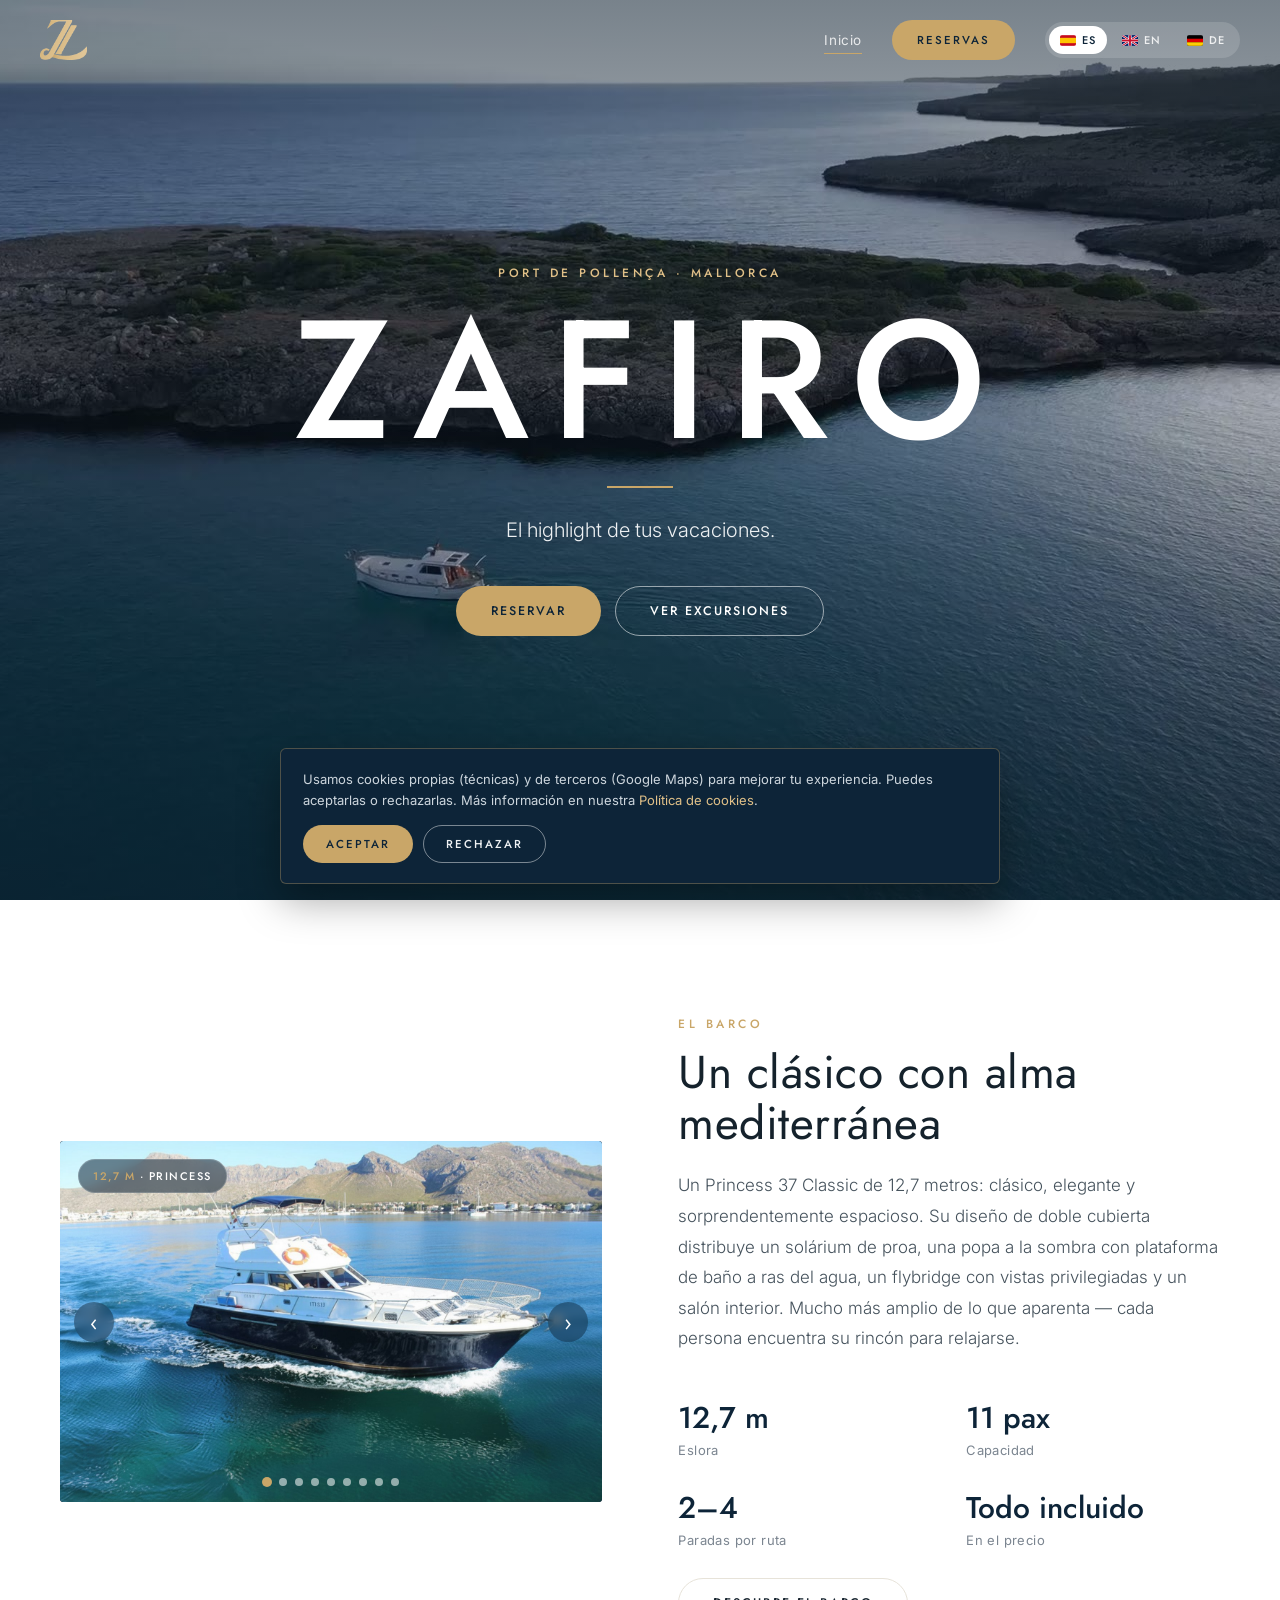
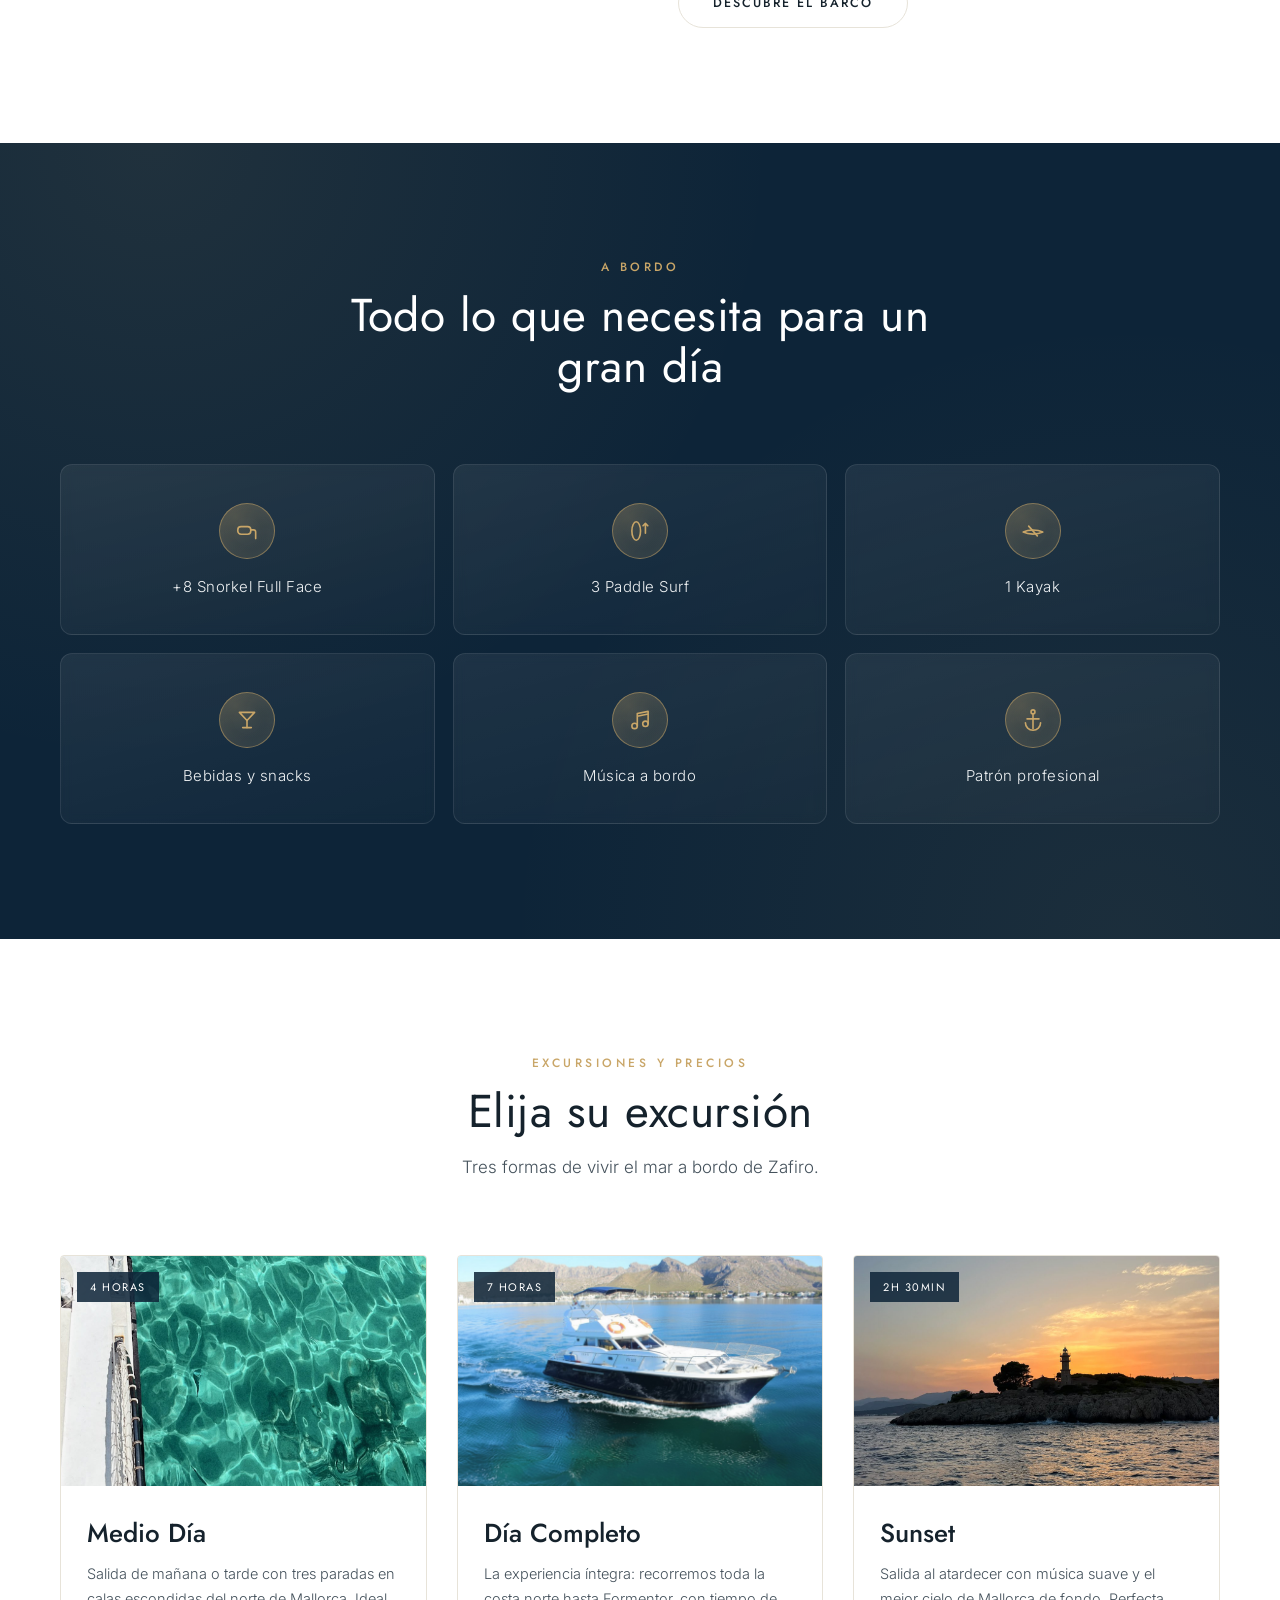
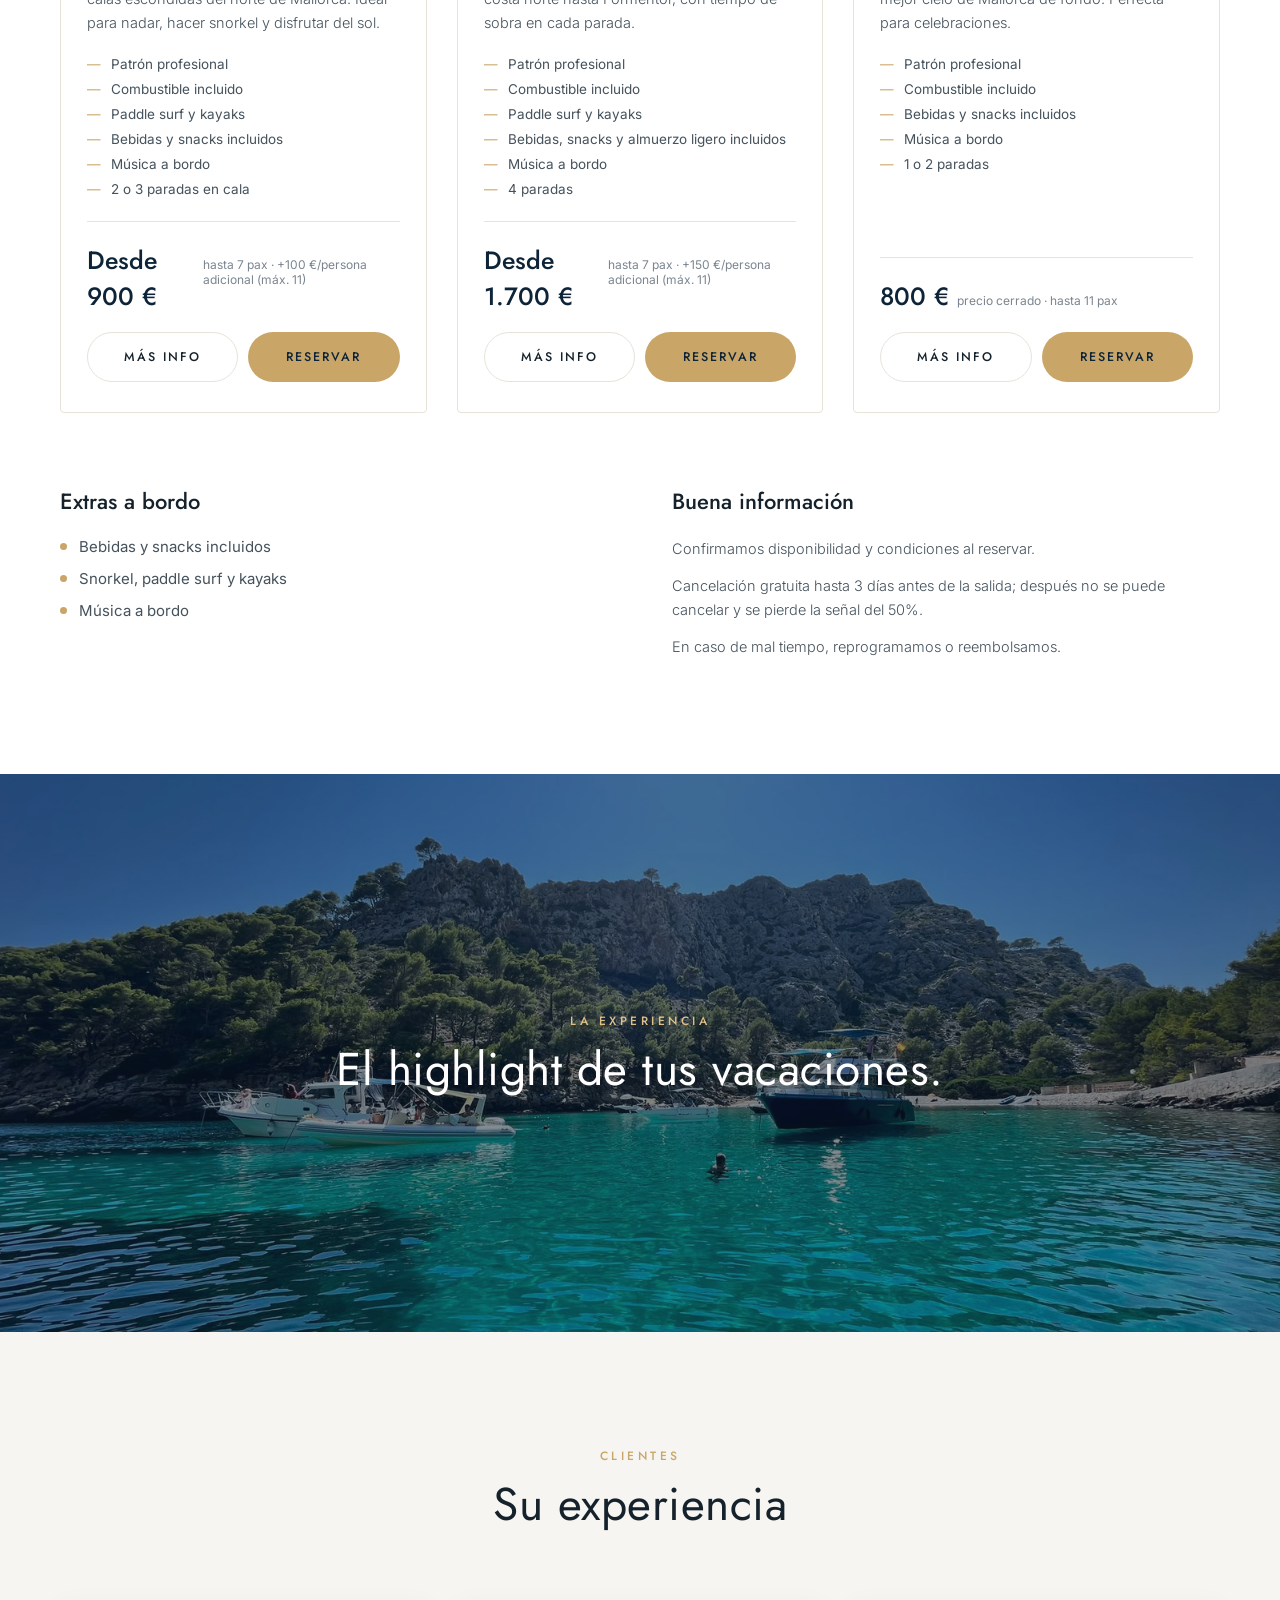
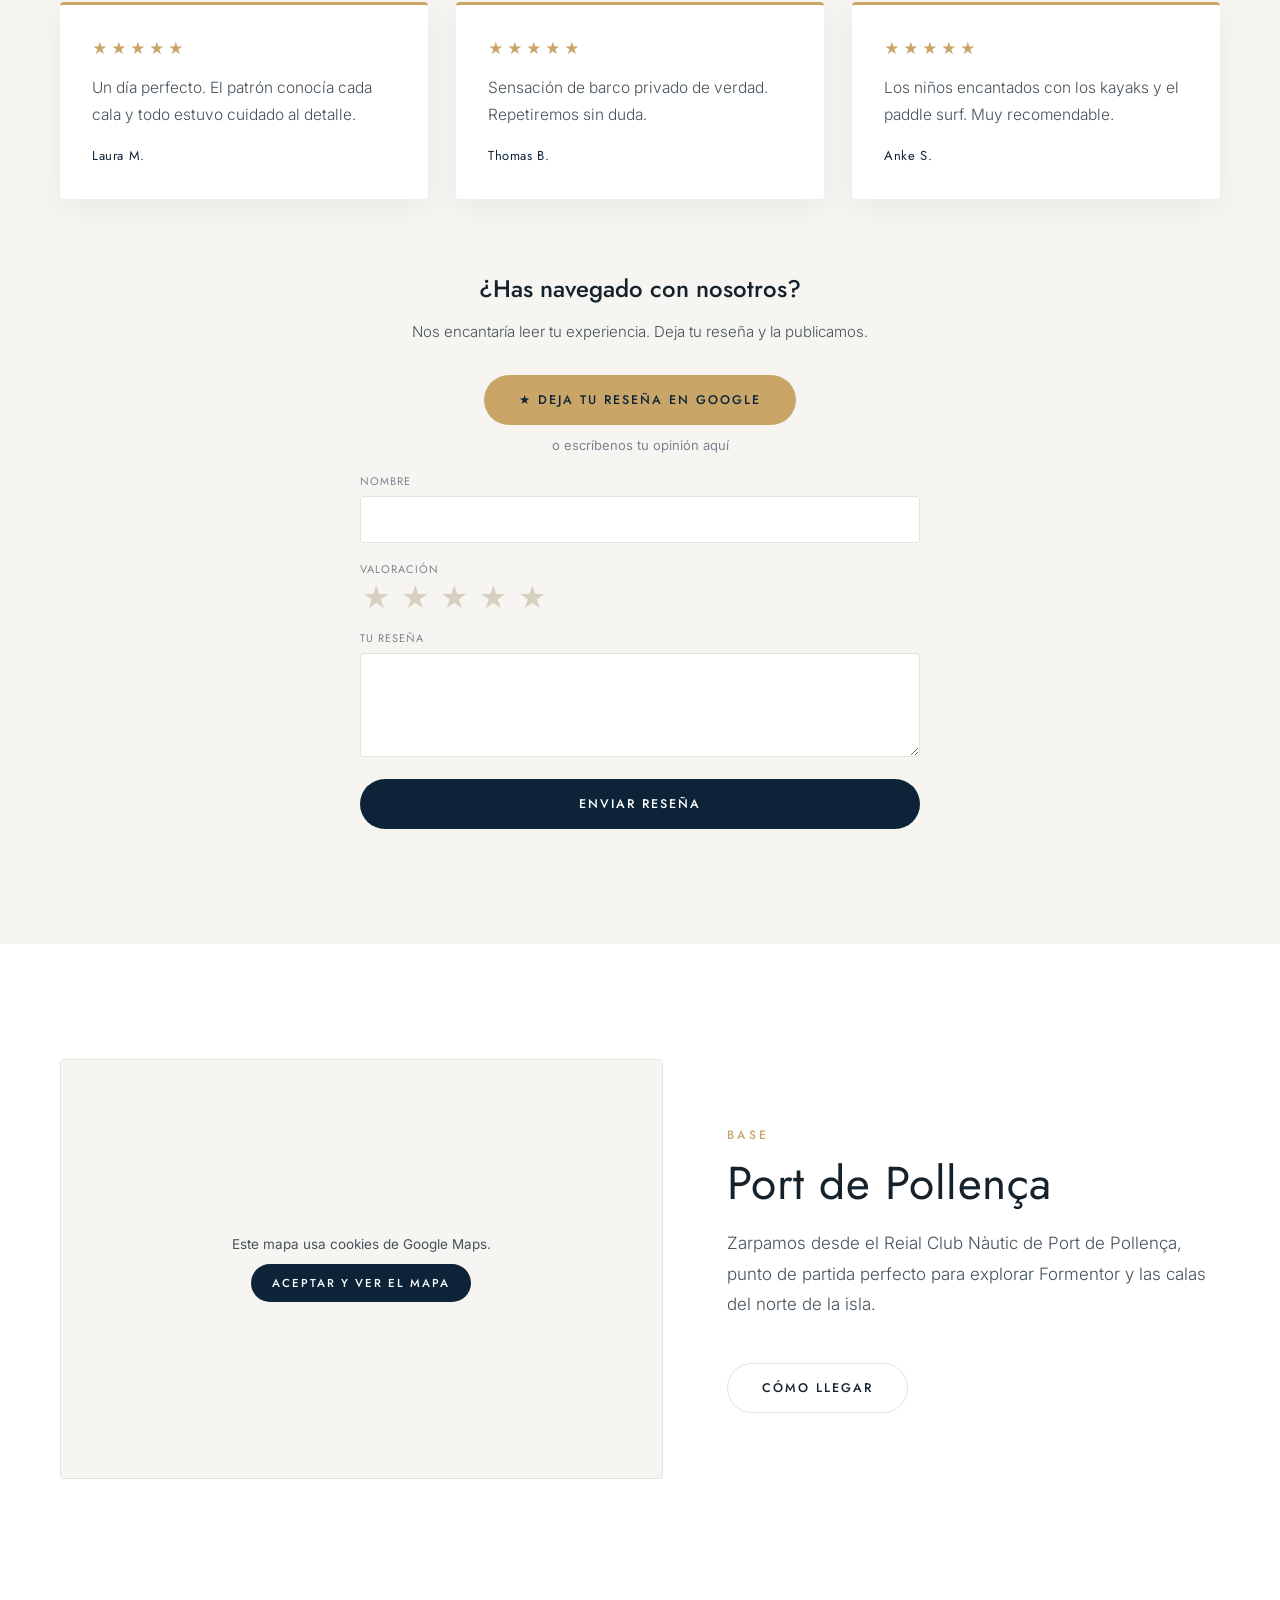
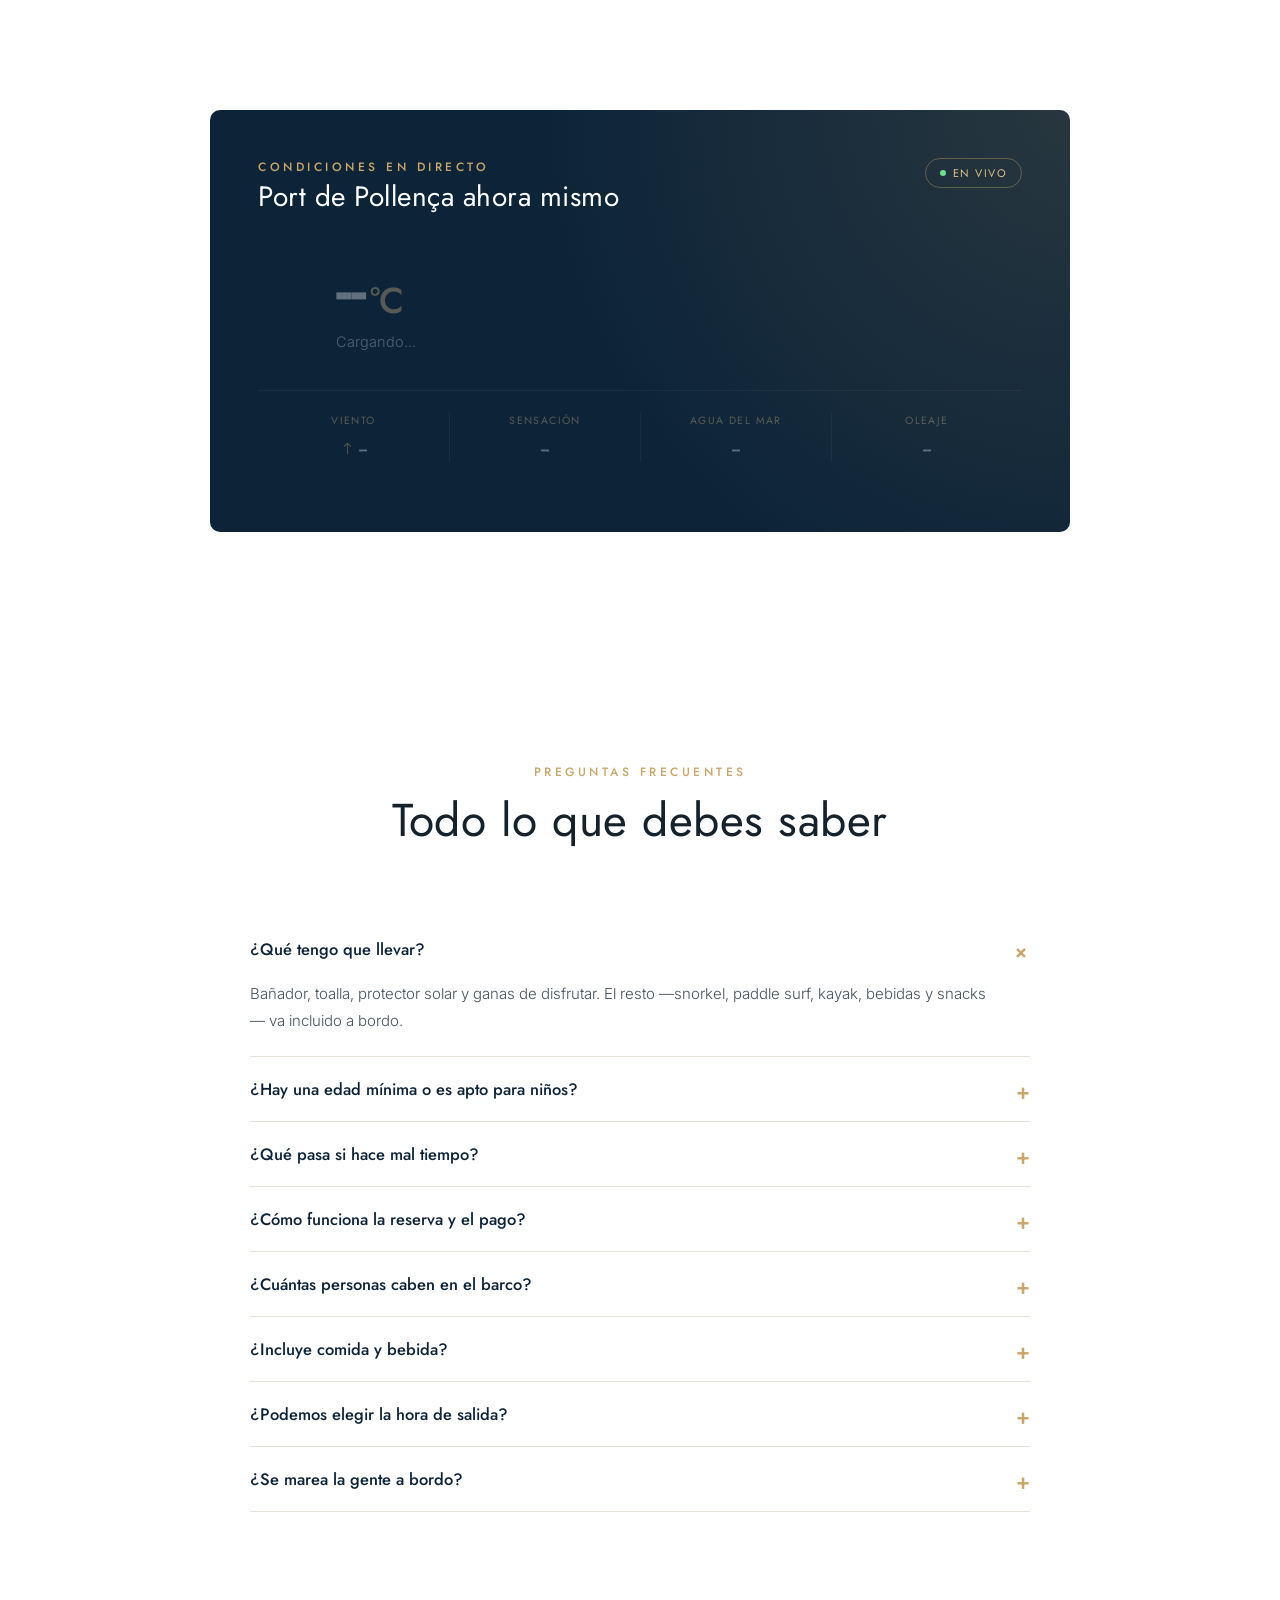
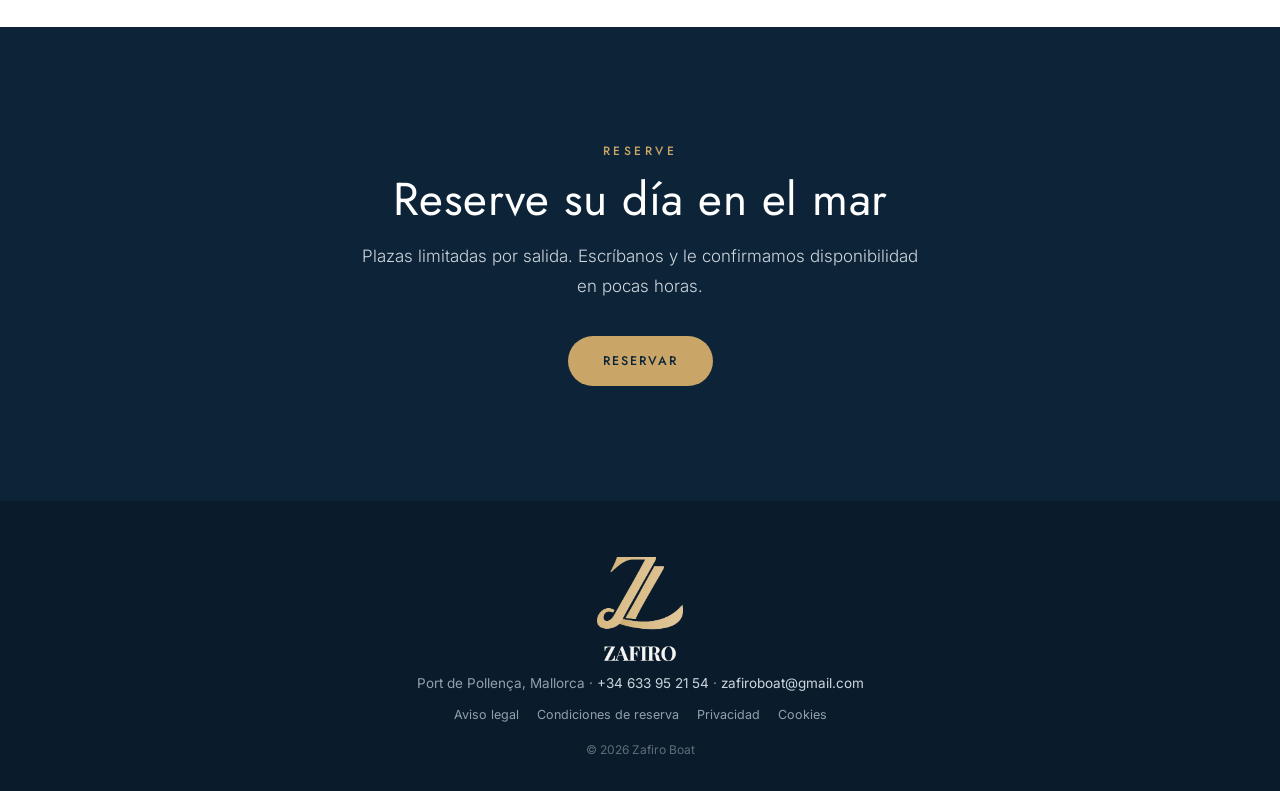
==== commit 08adddc5: "Fill in legal owner data, add booking conditions page and online-booking data processing Co-Authored" ====
--- a/index.html
+++ b/index.html
@@ -328,7 +328,7 @@
 <footer class="footer">
   <img class="flogo" src="assets/logo-cream.png" alt="Zafiro Boat">
   <div class="fline">Port de Pollença, Mallorca · <a href="tel:+34633952154">+34 633 95 21 54</a> · <a href="mailto:zafiroboat@gmail.com">zafiroboat@gmail.com</a></div>
-  <div class="flegal"><a href="aviso-legal.html">Aviso legal</a><a href="privacidad.html">Privacidad</a><a href="cookies.html">Cookies</a></div>
+  <div class="flegal"><a href="aviso-legal.html">Aviso legal</a><a href="condiciones-reserva.html">Condiciones de reserva</a><a href="privacidad.html">Privacidad</a><a href="cookies.html">Cookies</a></div>
   <div class="fcopy">© 2026 Zafiro Boat</div>
 </footer>
 
